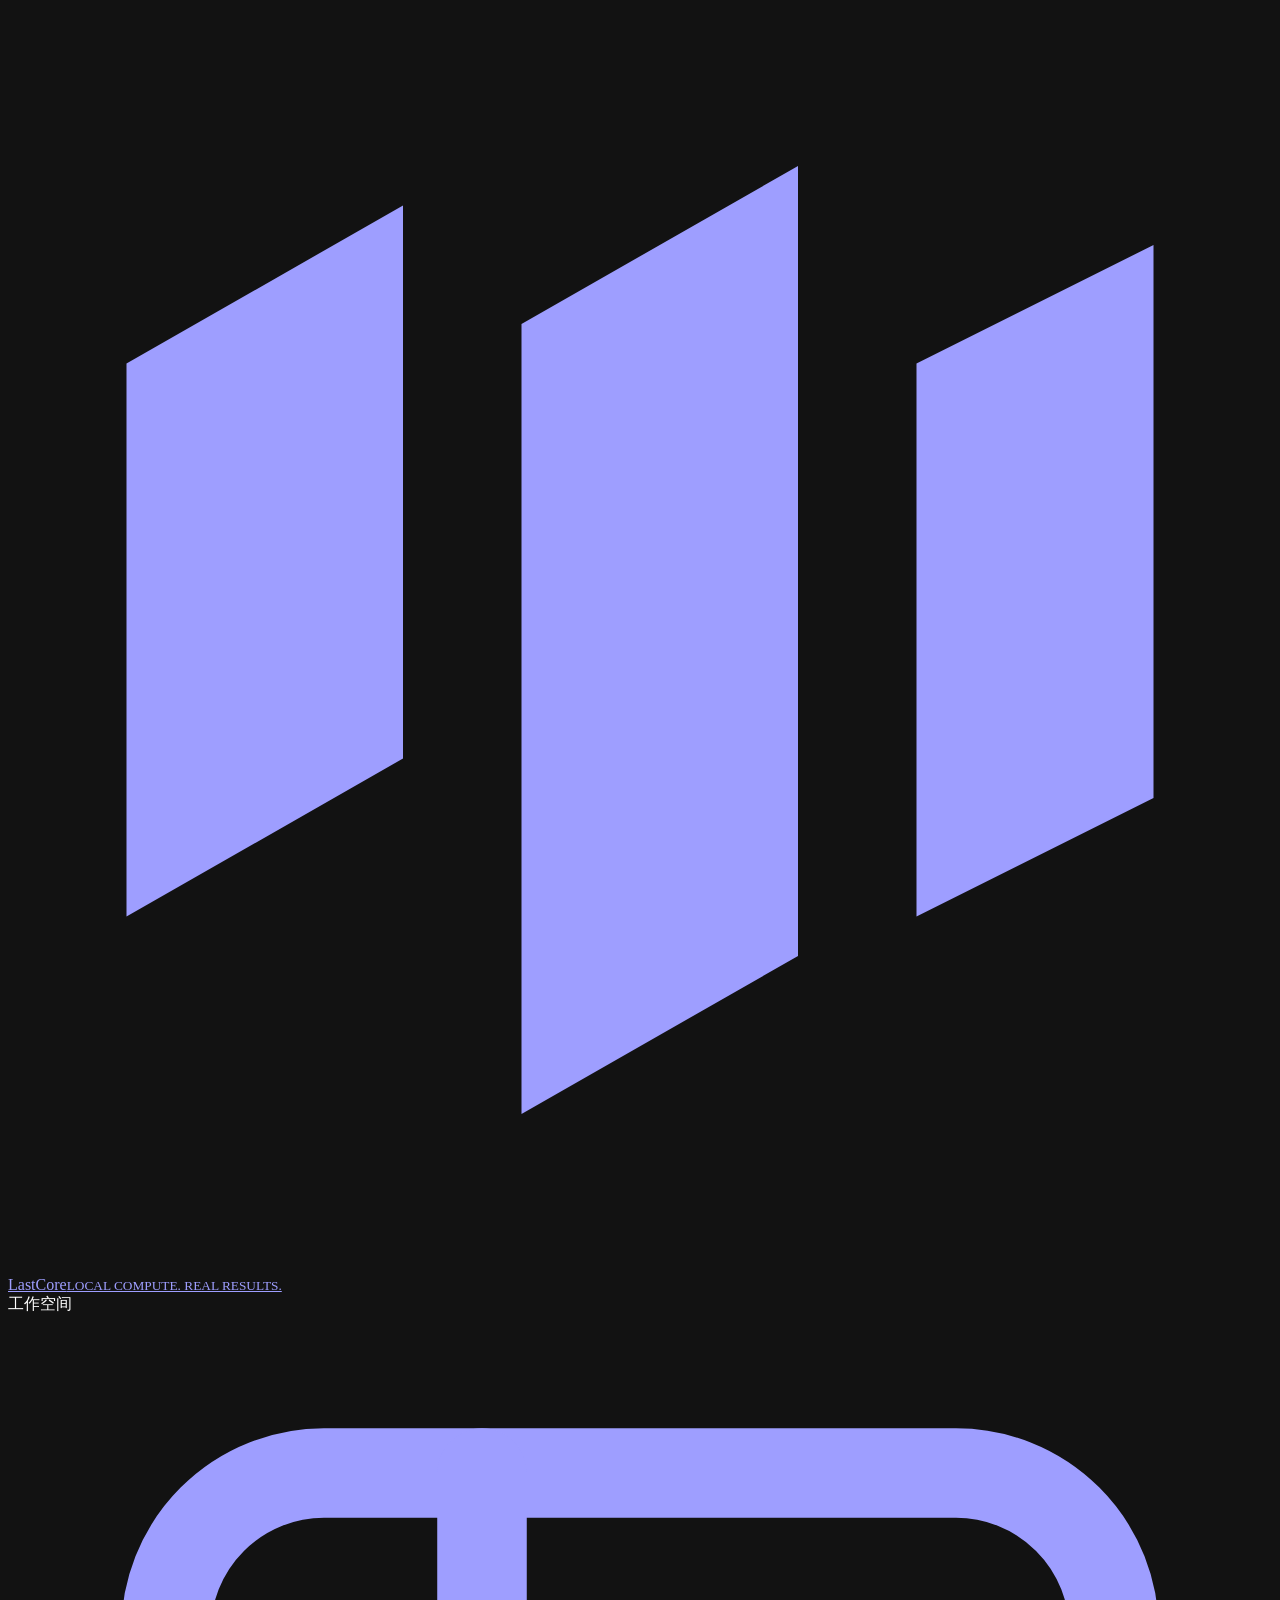
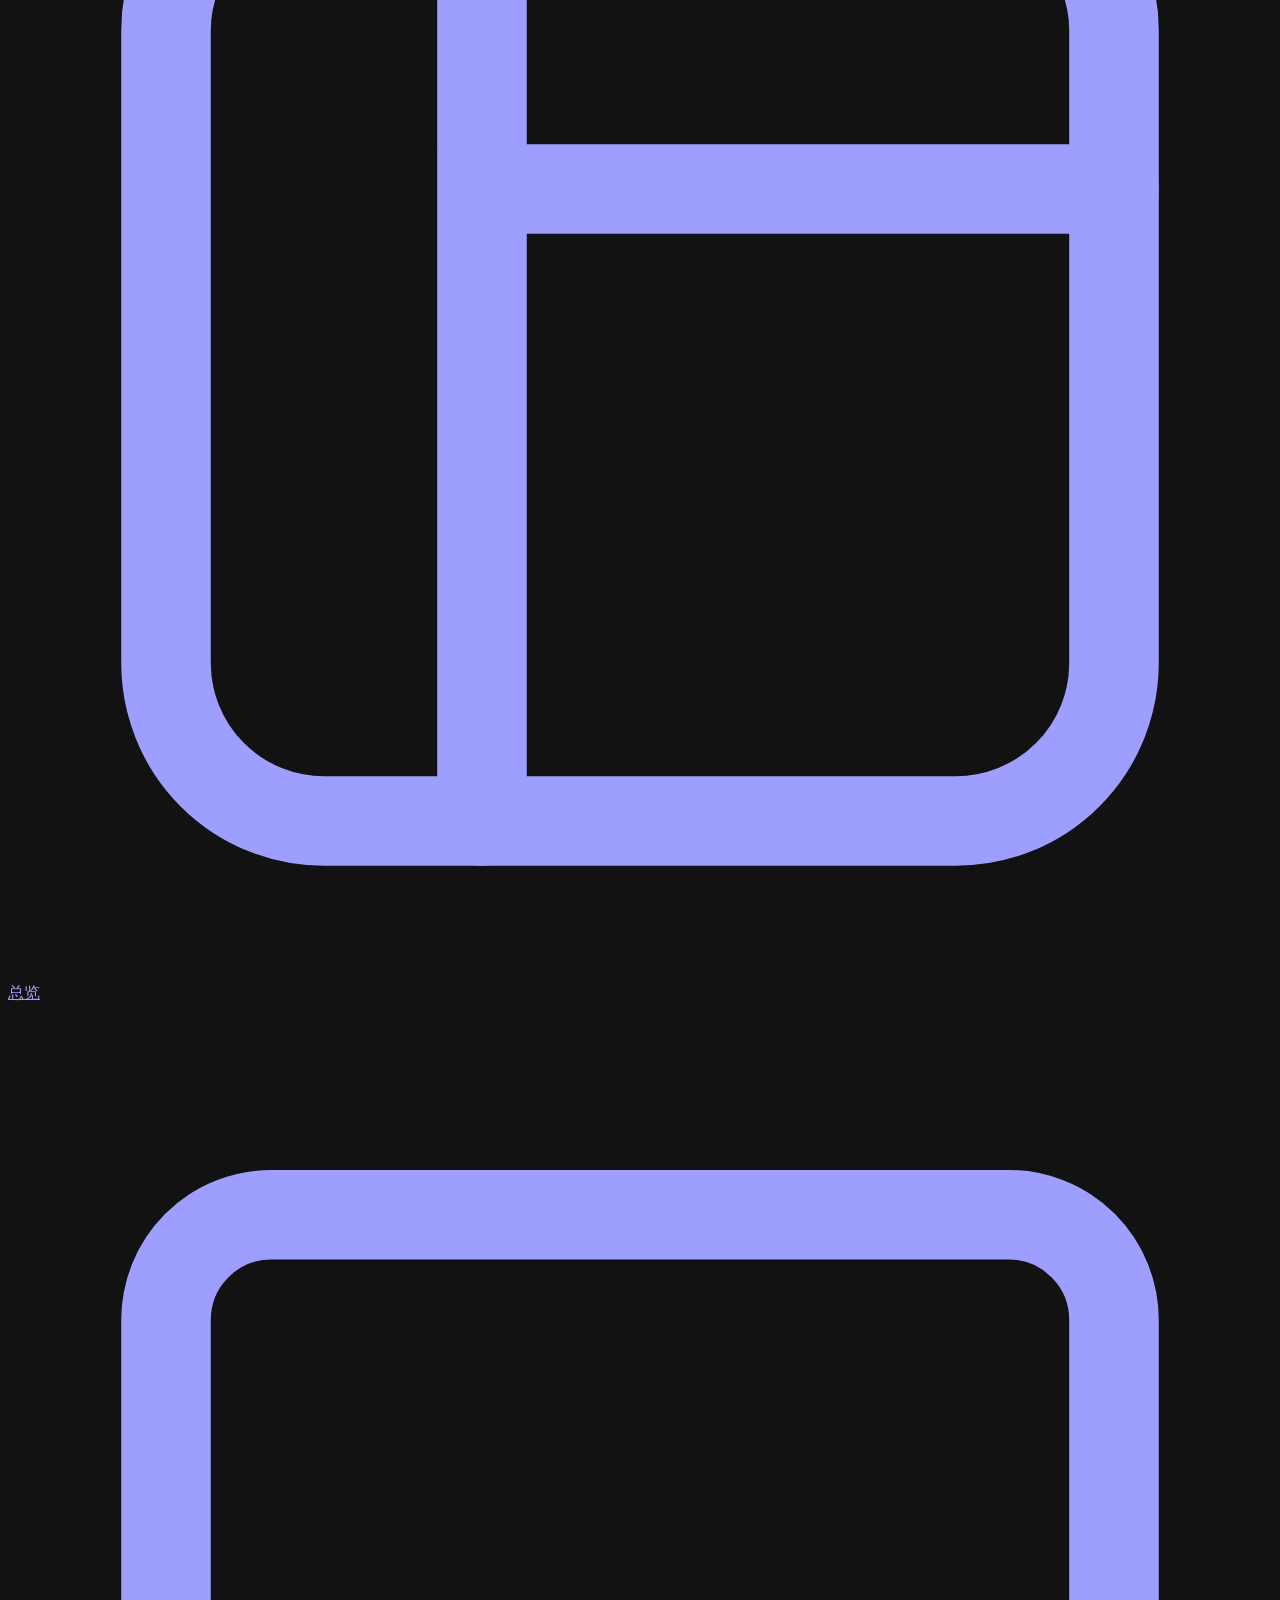
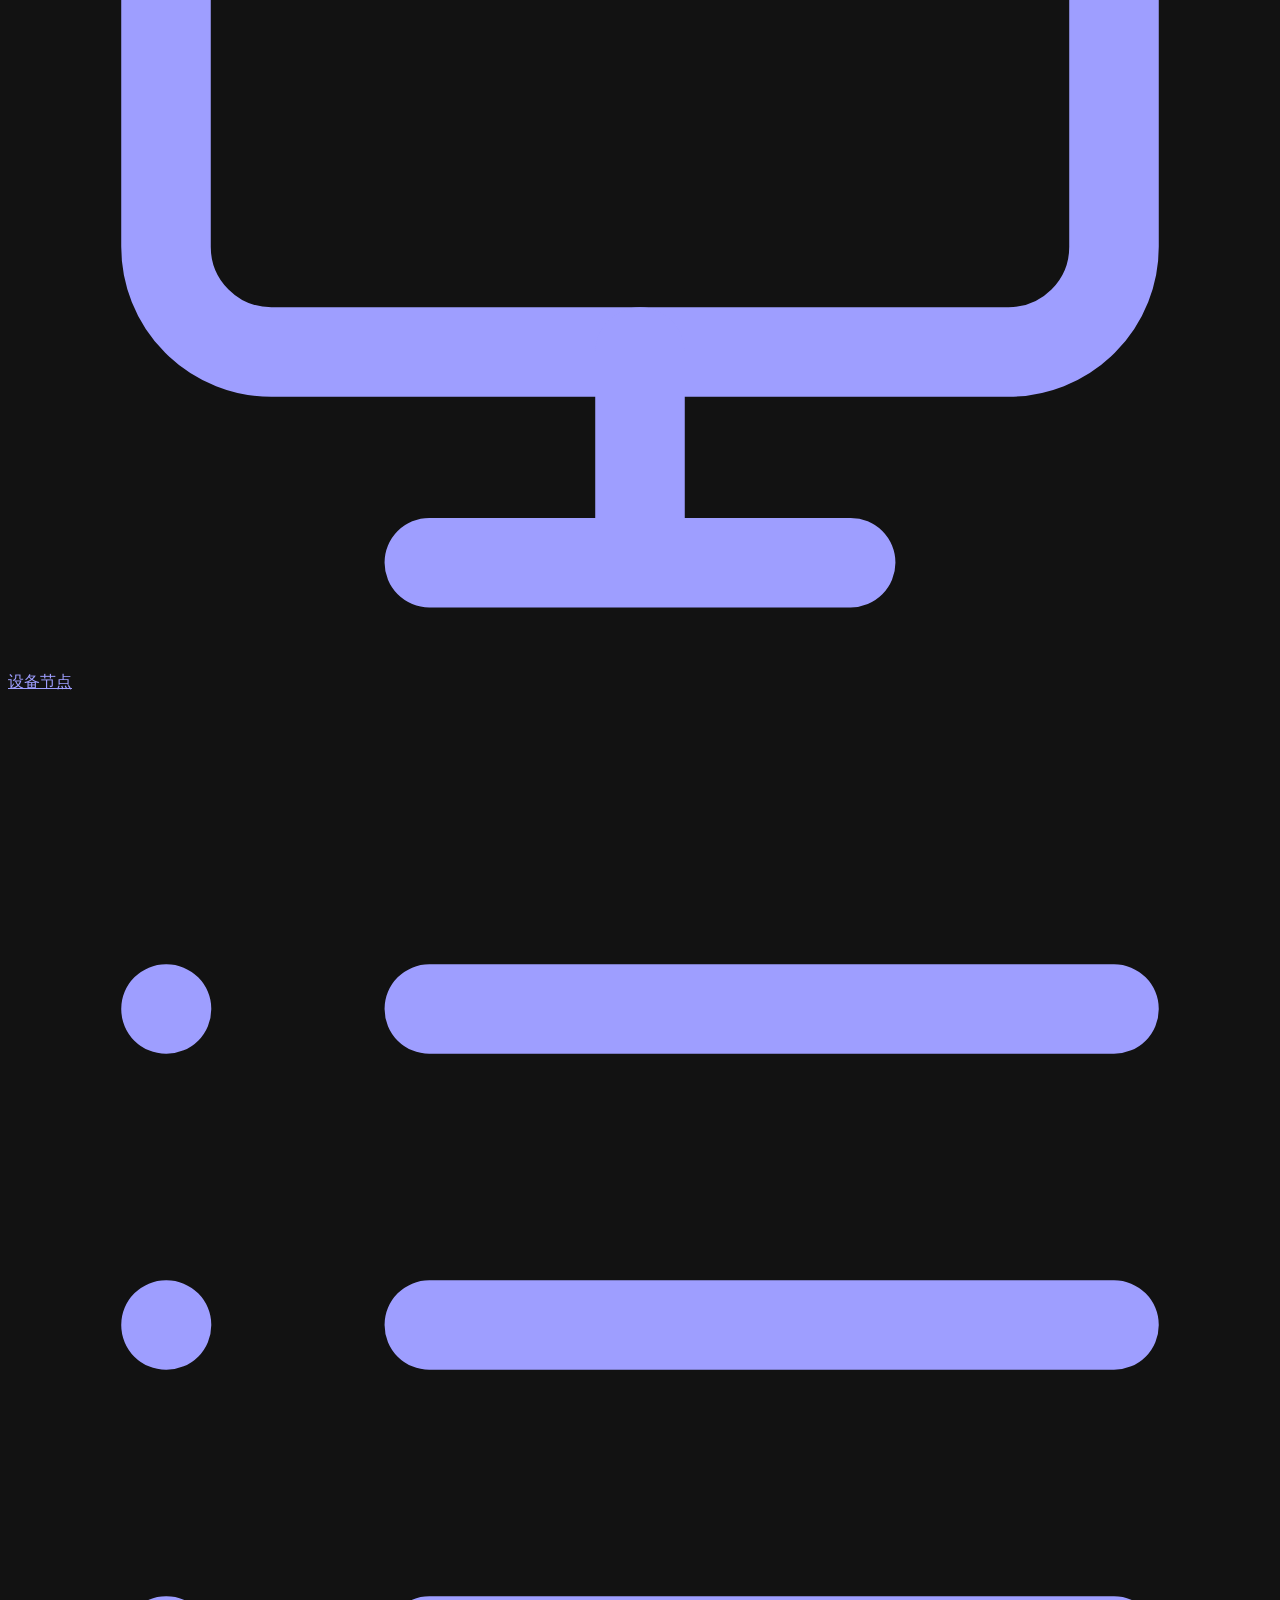
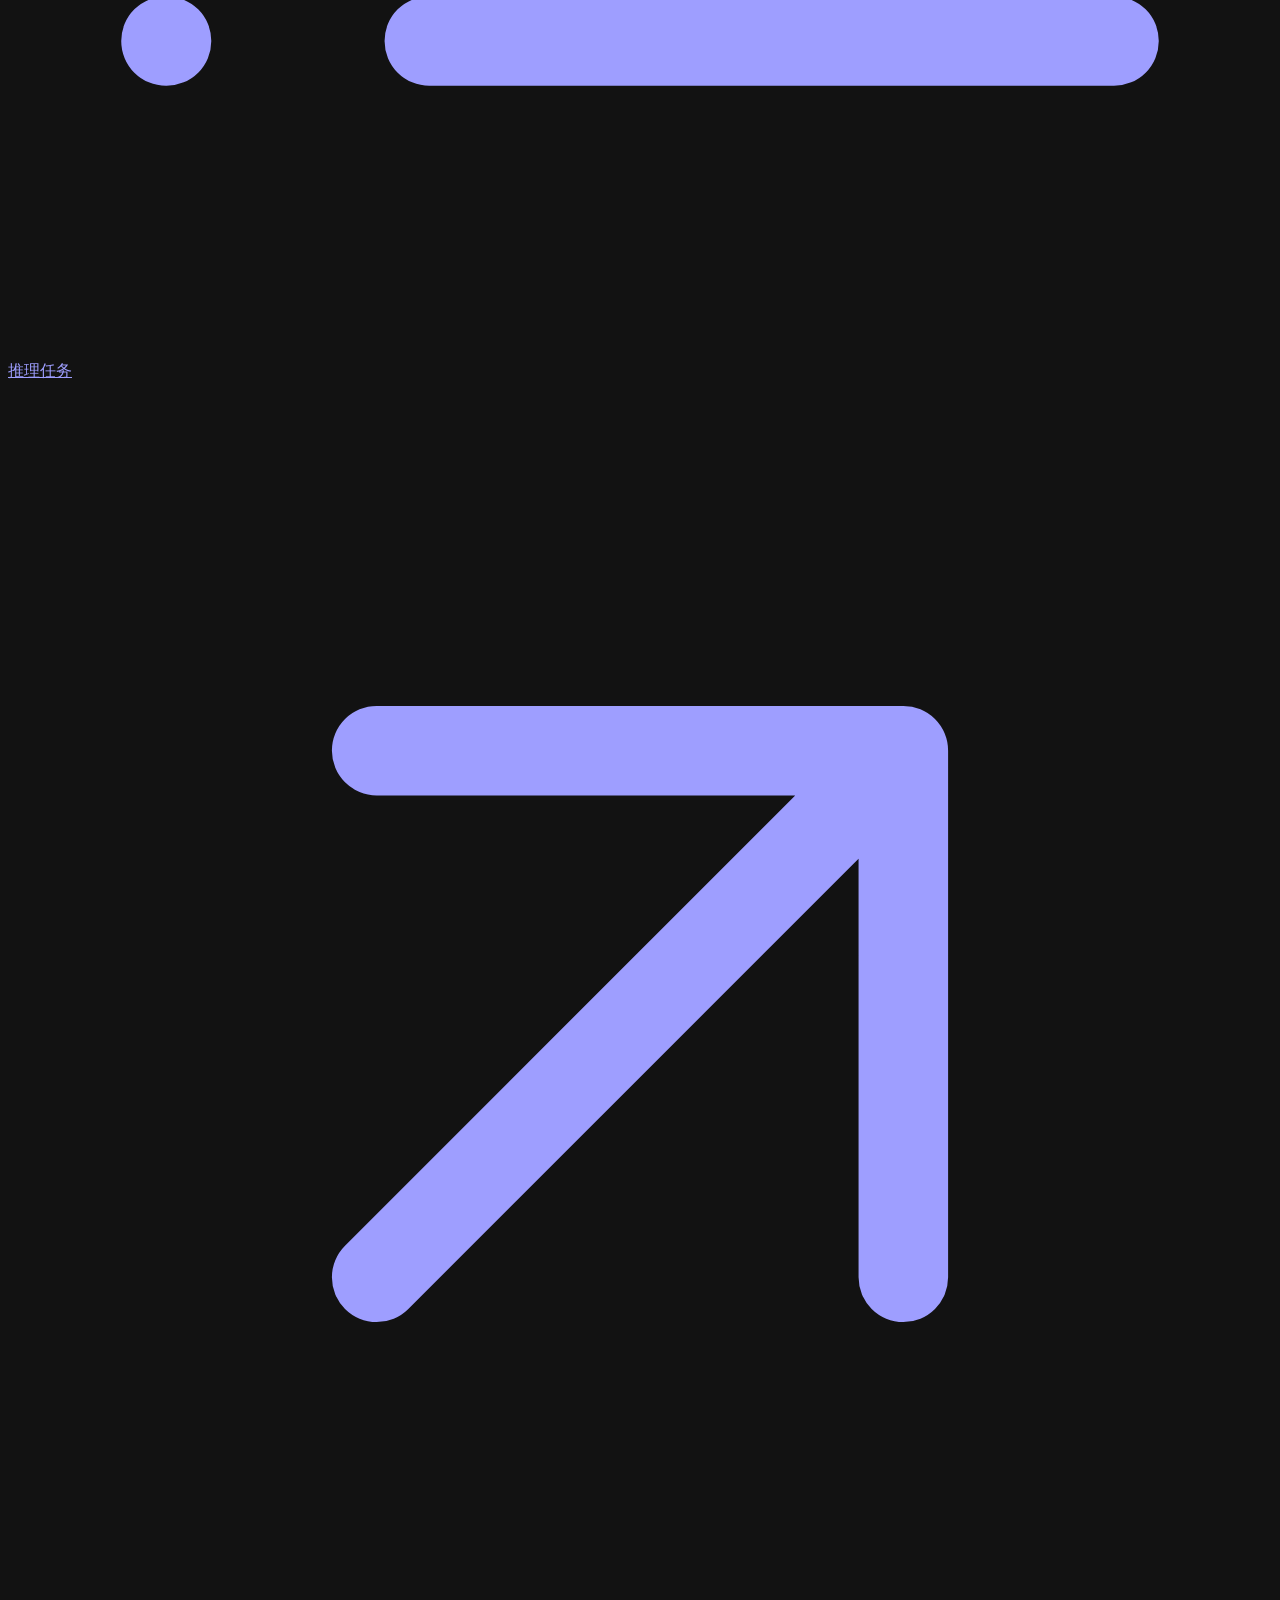
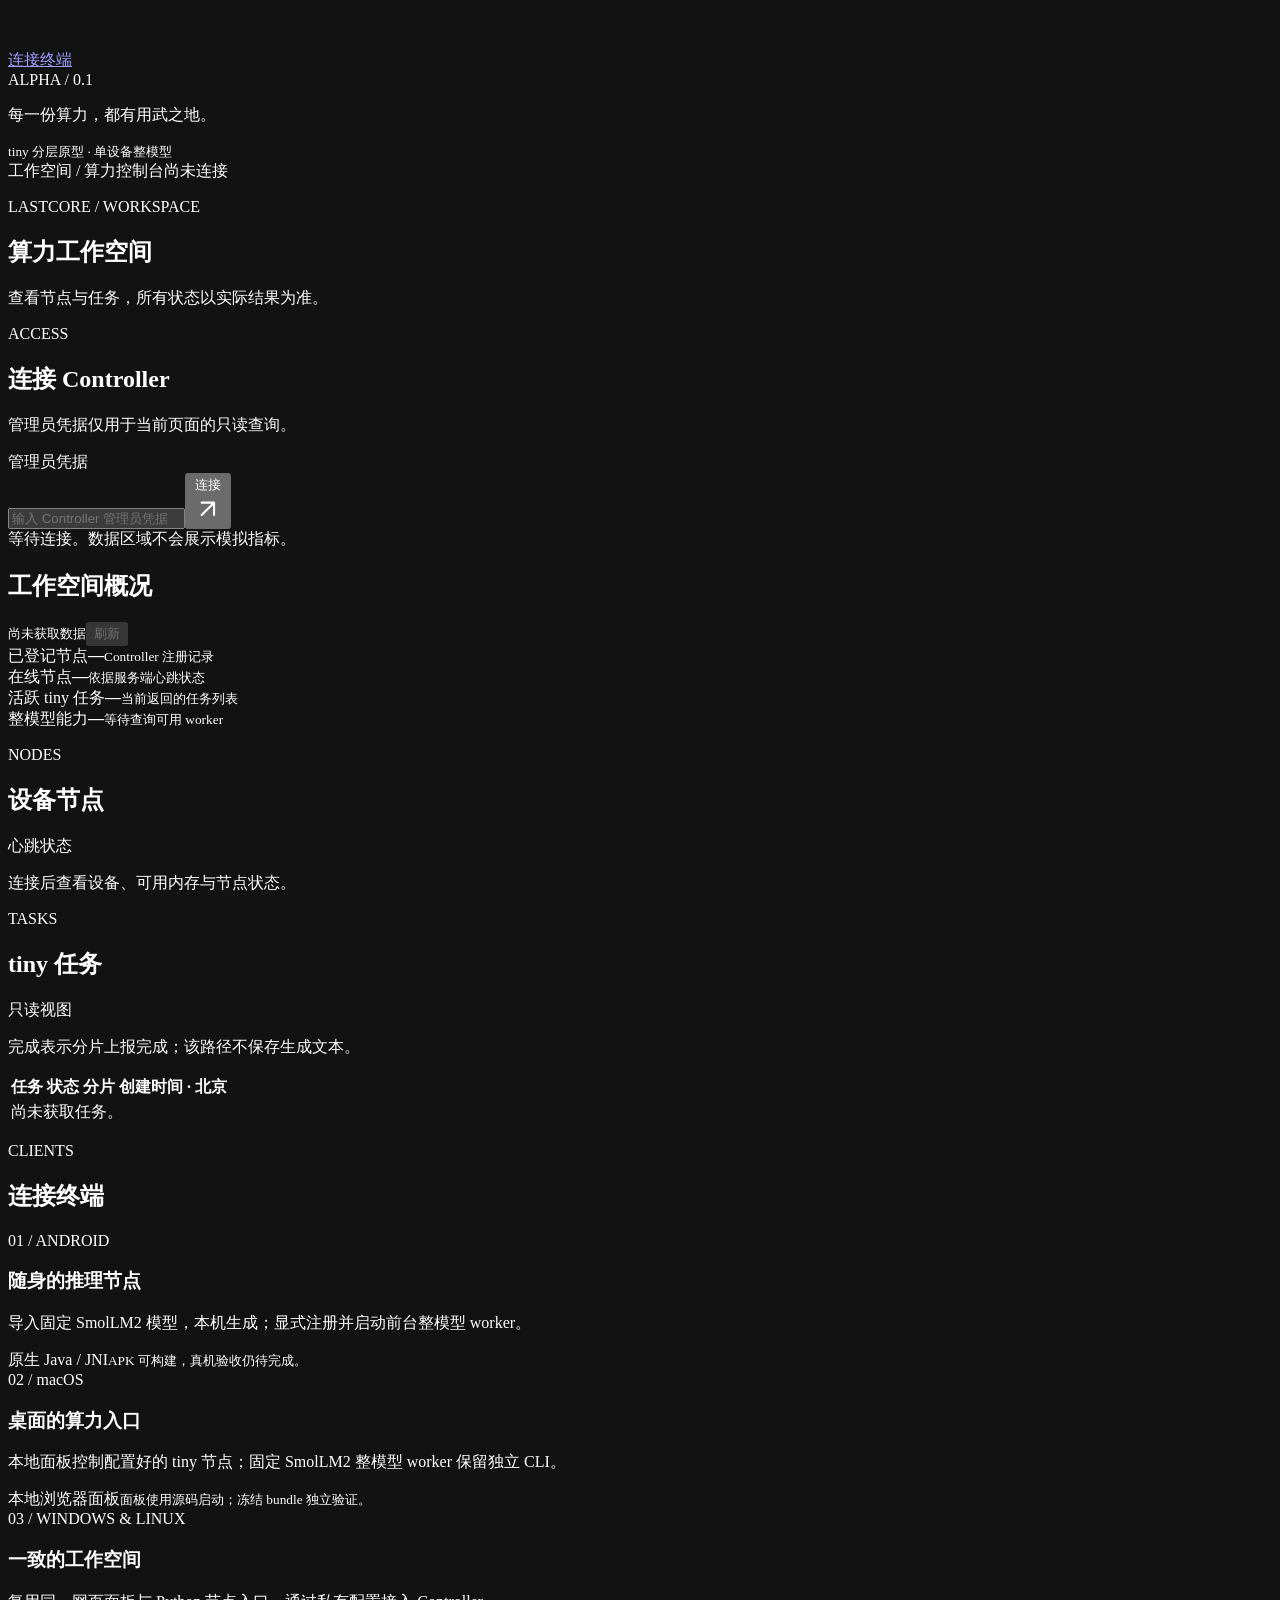
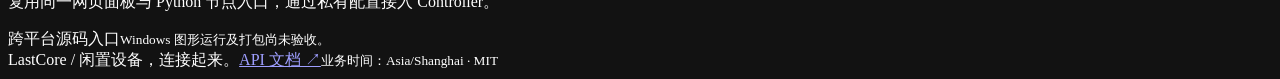
==== controller-server/app/ui/index.html @ 1760373d "refactor(ui): simplify primary actions and mode-based workflows" ====
<!doctype html>
<html lang="zh-CN">
<head><meta charset="utf-8"><meta name="viewport" content="width=device-width,initial-scale=1"><meta name="color-scheme" content="dark"><title>LastCore · 算力控制台</title><link rel="stylesheet" href="/ui/styles.css"><script src="/ui/console.js" defer></script></head>
<body>
<aside class="sidebar">
<a class="brand" href="#overview"><svg class="brand-mark" viewBox="0 0 32 32" aria-hidden="true"><path d="M3 23V9l7-4v14l-7 4Zm10 5V8l7-4v20l-7 4Zm10-5V9l6-3v14l-6 3Z" fill="currentColor"/></svg><span>LastCore<small>LOCAL COMPUTE. REAL RESULTS.</small></span></a>
<div class="nav-label">工作空间</div>
<nav aria-label="主导航"><a href="#overview" aria-current="page"><svg class="nav-icon" viewBox="0 0 24 24" fill="none" stroke="currentColor" stroke-width="1.7" stroke-linecap="round" stroke-linejoin="round" aria-hidden="true"><rect x="3" y="3" width="18" height="18" rx="3"/><path d="M9 3v18M9 9h12"/></svg> 总览</a><a href="#nodes"><svg class="nav-icon" viewBox="0 0 24 24" fill="none" stroke="currentColor" stroke-width="1.7" stroke-linecap="round" stroke-linejoin="round" aria-hidden="true"><rect x="3" y="4" width="18" height="14" rx="2"/><path d="M8 22h8M12 18v4"/></svg> 设备节点</a><a href="#tasks"><svg class="nav-icon" viewBox="0 0 24 24" fill="none" stroke="currentColor" stroke-width="1.7" stroke-linecap="round" stroke-linejoin="round" aria-hidden="true"><path d="M8 6h13M8 12h13M8 18h13M3 6h.01M3 12h.01M3 18h.01"/></svg> 推理任务</a><a href="#clients"><svg class="nav-icon" viewBox="0 0 24 24" fill="none" stroke="currentColor" stroke-width="1.7" stroke-linecap="round" stroke-linejoin="round" aria-hidden="true"><path d="M7 7h10v10M7 17 17 7"/></svg> 连接终端</a></nav>
<div class="sidebar-foot"><span class="badge">ALPHA / 0.1</span><p>每一份算力，都有用武之地。</p><small>tiny 分层原型 · 单设备整模型</small></div>
</aside>
<main>
<header class="topbar"><span>工作空间 <span class="slash">/</span> 算力控制台</span><span id="connection" class="badge">尚未连接</span></header>
<section id="overview" class="workspace-heading"><p class="eyebrow">LASTCORE / WORKSPACE</p><h1>算力工作空间</h1><p class="muted">查看节点与任务，所有状态以实际结果为准。</p></section>
<section id="desktop-panel" class="card" hidden><div class="section-head"><div><p class="eyebrow">THIS DEVICE</p><h2>本地节点</h2></div><span id="process-status" class="badge">未启动</span></div><p class="muted">使用私有配置运行节点。进程状态不等于云端连接状态。</p><div class="actions"><button id="start-agent" class="primary" disabled>启动节点</button><button id="stop-agent" class="secondary" hidden disabled>停止节点</button><button id="refresh-local" class="secondary" hidden>重试连接</button></div><p id="desktop-result" role="status" class="muted">尚未启动进程。</p></section>
<section class="card connect-card" aria-labelledby="connect-title"><div><p class="eyebrow">ACCESS</p><h2 id="connect-title">连接 Controller</h2><p class="muted">管理员凭据仅用于当前页面的只读查询。</p></div><form id="connect-form"><div id="credential-entry"><label for="admin-token">管理员凭据</label><div class="input-action"><input id="admin-token" type="password" placeholder="输入 Controller 管理员凭据" autocomplete="off" spellcheck="false" required minlength="32"><button id="connect-submit" class="primary" type="submit">连接 <svg class="nav-icon" viewBox="0 0 24 24" fill="none" stroke="currentColor" stroke-width="1.7" stroke-linecap="round" stroke-linejoin="round" aria-hidden="true"><path d="M7 7h10v10M7 17 17 7"/></svg></button></div></div><div id="connected-actions" class="connected-actions" hidden><small class="muted">凭据仅保留在当前页面</small><button class="secondary" id="disconnect" type="button">断开</button></div></form></section>
<div class="feedback" id="feedback" role="status" aria-live="polite">等待连接。数据区域不会展示模拟指标。</div>
<div class="section-head metrics-title"><h2>工作空间概况</h2><div class="actions"><small id="updated">尚未获取数据</small><button id="refresh" class="secondary" disabled>刷新</button></div></div>
<section class="metrics" aria-label="真实数据概况"><article class="metric"><span>已登记节点</span><strong id="node-count">—</strong><small>Controller 注册记录</small></article><article class="metric"><span>在线节点</span><strong id="online-count">—</strong><small>依据服务端心跳状态</small></article><article class="metric"><span>活跃 tiny 任务</span><strong id="active-count">—</strong><small>当前返回的任务列表</small></article><article class="metric"><span>整模型能力</span><strong id="worker-count">—</strong><small id="worker-note">等待查询可用 worker</small></article></section>
<section id="nodes" class="card"><div class="section-head"><div><p class="eyebrow">NODES</p><h2>设备节点</h2></div><span class="badge">心跳状态</span></div><div id="node-list" class="node-grid"><p class="empty">连接后查看设备、可用内存与节点状态。</p></div></section>
<section id="tasks" class="card"><div class="section-head"><div><p class="eyebrow">TASKS</p><h2>tiny 任务</h2></div><span class="badge">只读视图</span></div><p class="muted">完成表示分片上报完成；该路径不保存生成文本。</p><div class="table-wrap"><table><thead><tr><th>任务</th><th>状态</th><th>分片</th><th>创建时间 · 北京</th></tr></thead><tbody id="task-list"><tr><td colspan="4" class="empty">尚未获取任务。</td></tr></tbody></table></div></section>
<section id="clients"><div class="section-head"><div><p class="eyebrow">CLIENTS</p><h2>连接终端</h2></div></div><div class="client-grid"><article class="card"><span class="platform">01 / ANDROID</span><h3>随身的推理节点</h3><p>导入固定 SmolLM2 模型，本机生成；显式注册并启动前台整模型 worker。</p><span class="badge">原生 Java / JNI</span><small>APK 可构建，真机验收仍待完成。</small></article><article class="card"><span class="platform">02 / macOS</span><h3>桌面的算力入口</h3><p>本地面板控制配置好的 tiny 节点；固定 SmolLM2 整模型 worker 保留独立 CLI。</p><span class="badge">本地浏览器面板</span><small>面板使用源码启动；冻结 bundle 独立验证。</small></article><article class="card"><span class="platform">03 / WINDOWS & LINUX</span><h3>一致的工作空间</h3><p>复用同一网页面板与 Python 节点入口，通过私有配置接入 Controller。</p><span class="badge">跨平台源码入口</span><small>Windows 图形运行及打包尚未验收。</small></article></div></section>
<footer><span>LastCore <span class="muted">/ 闲置设备，连接起来。</span></span><a href="/docs" id="api-docs">API 文档 ↗</a><small>业务时间：Asia/Shanghai · MIT</small></footer>
</main></body></html>
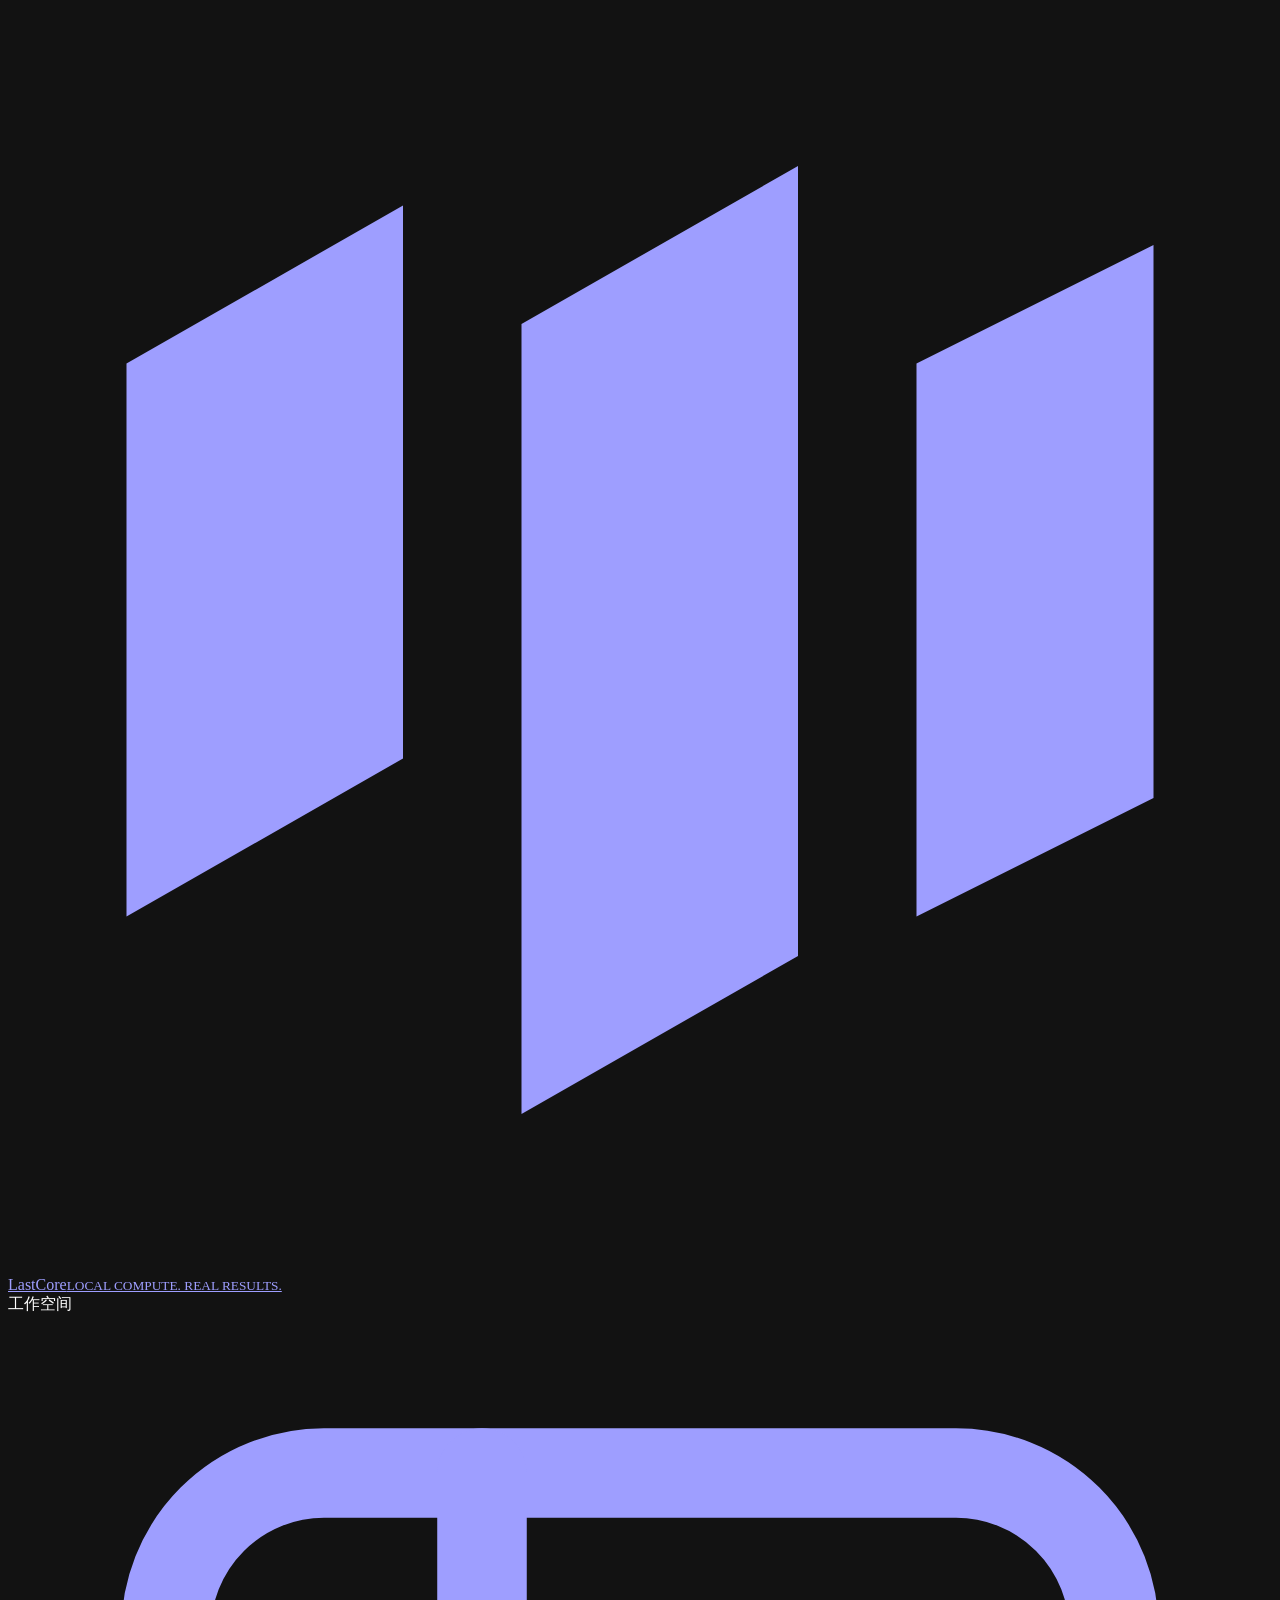
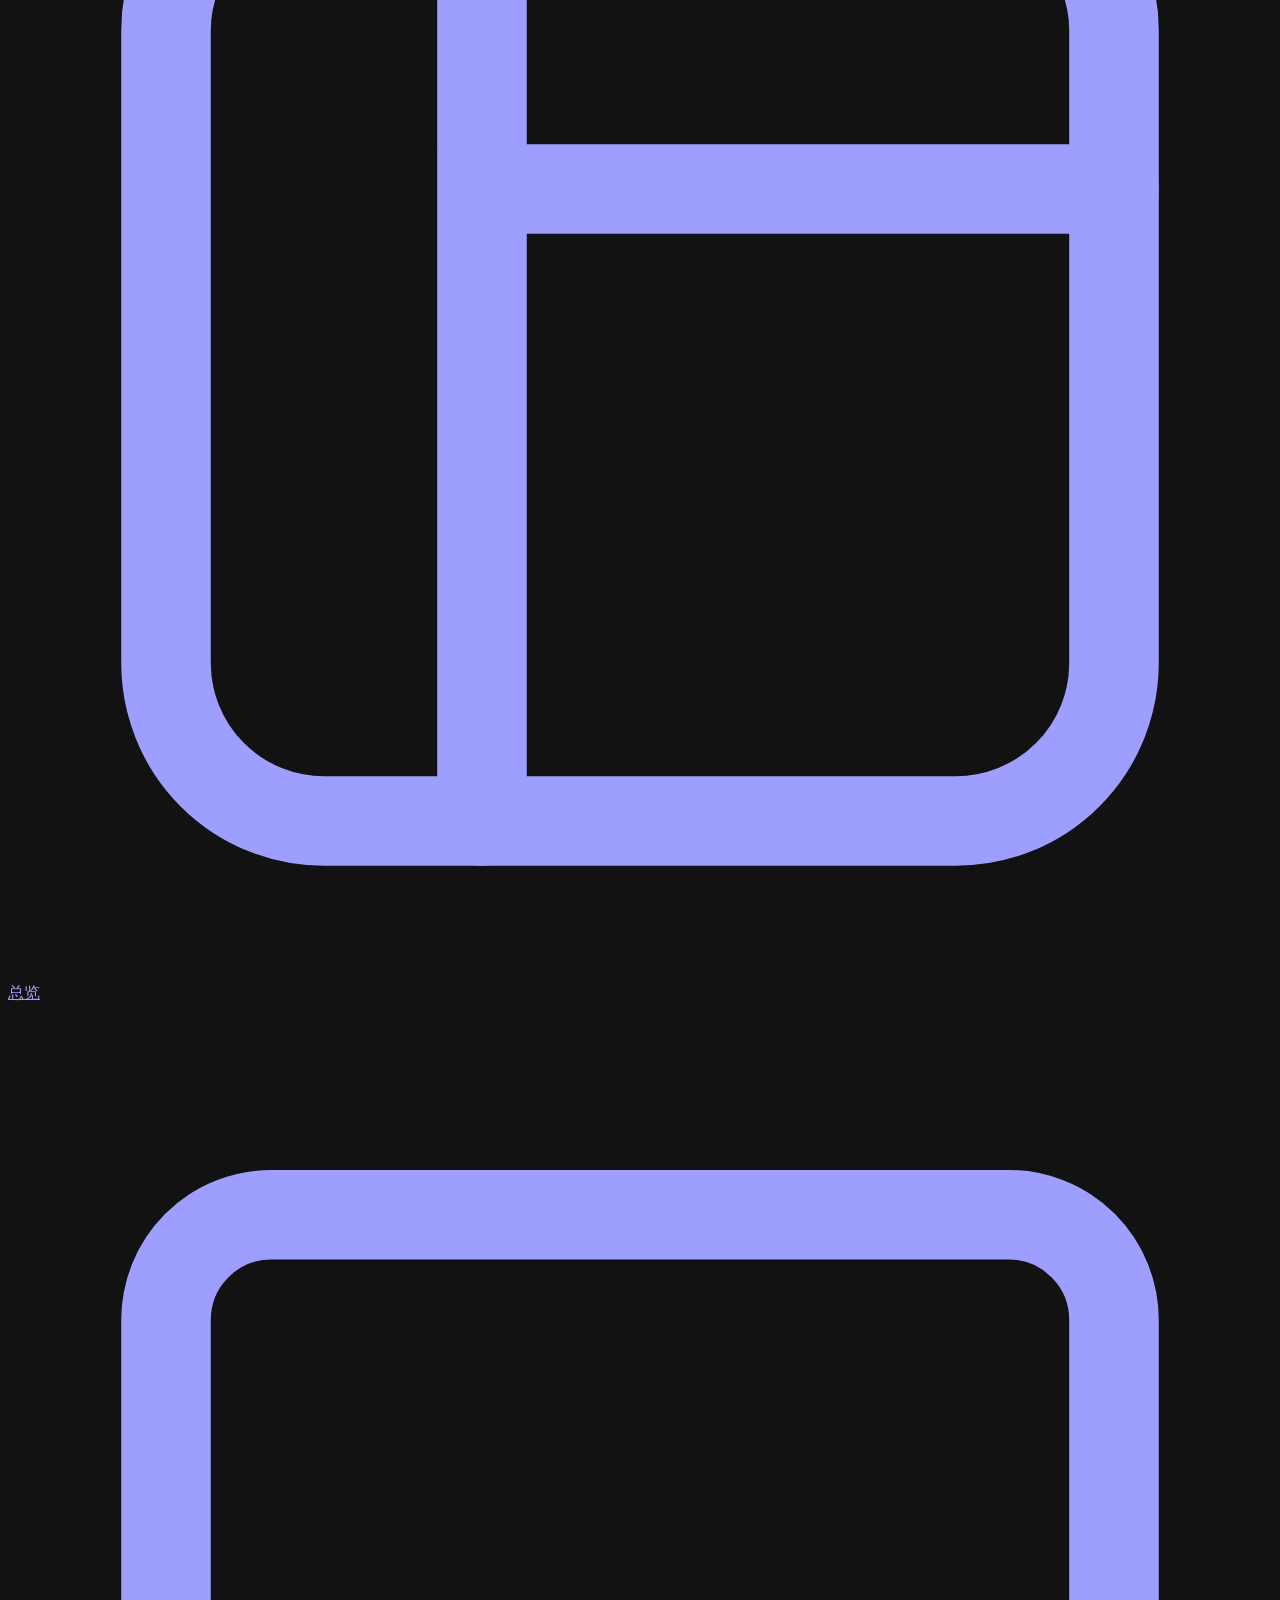
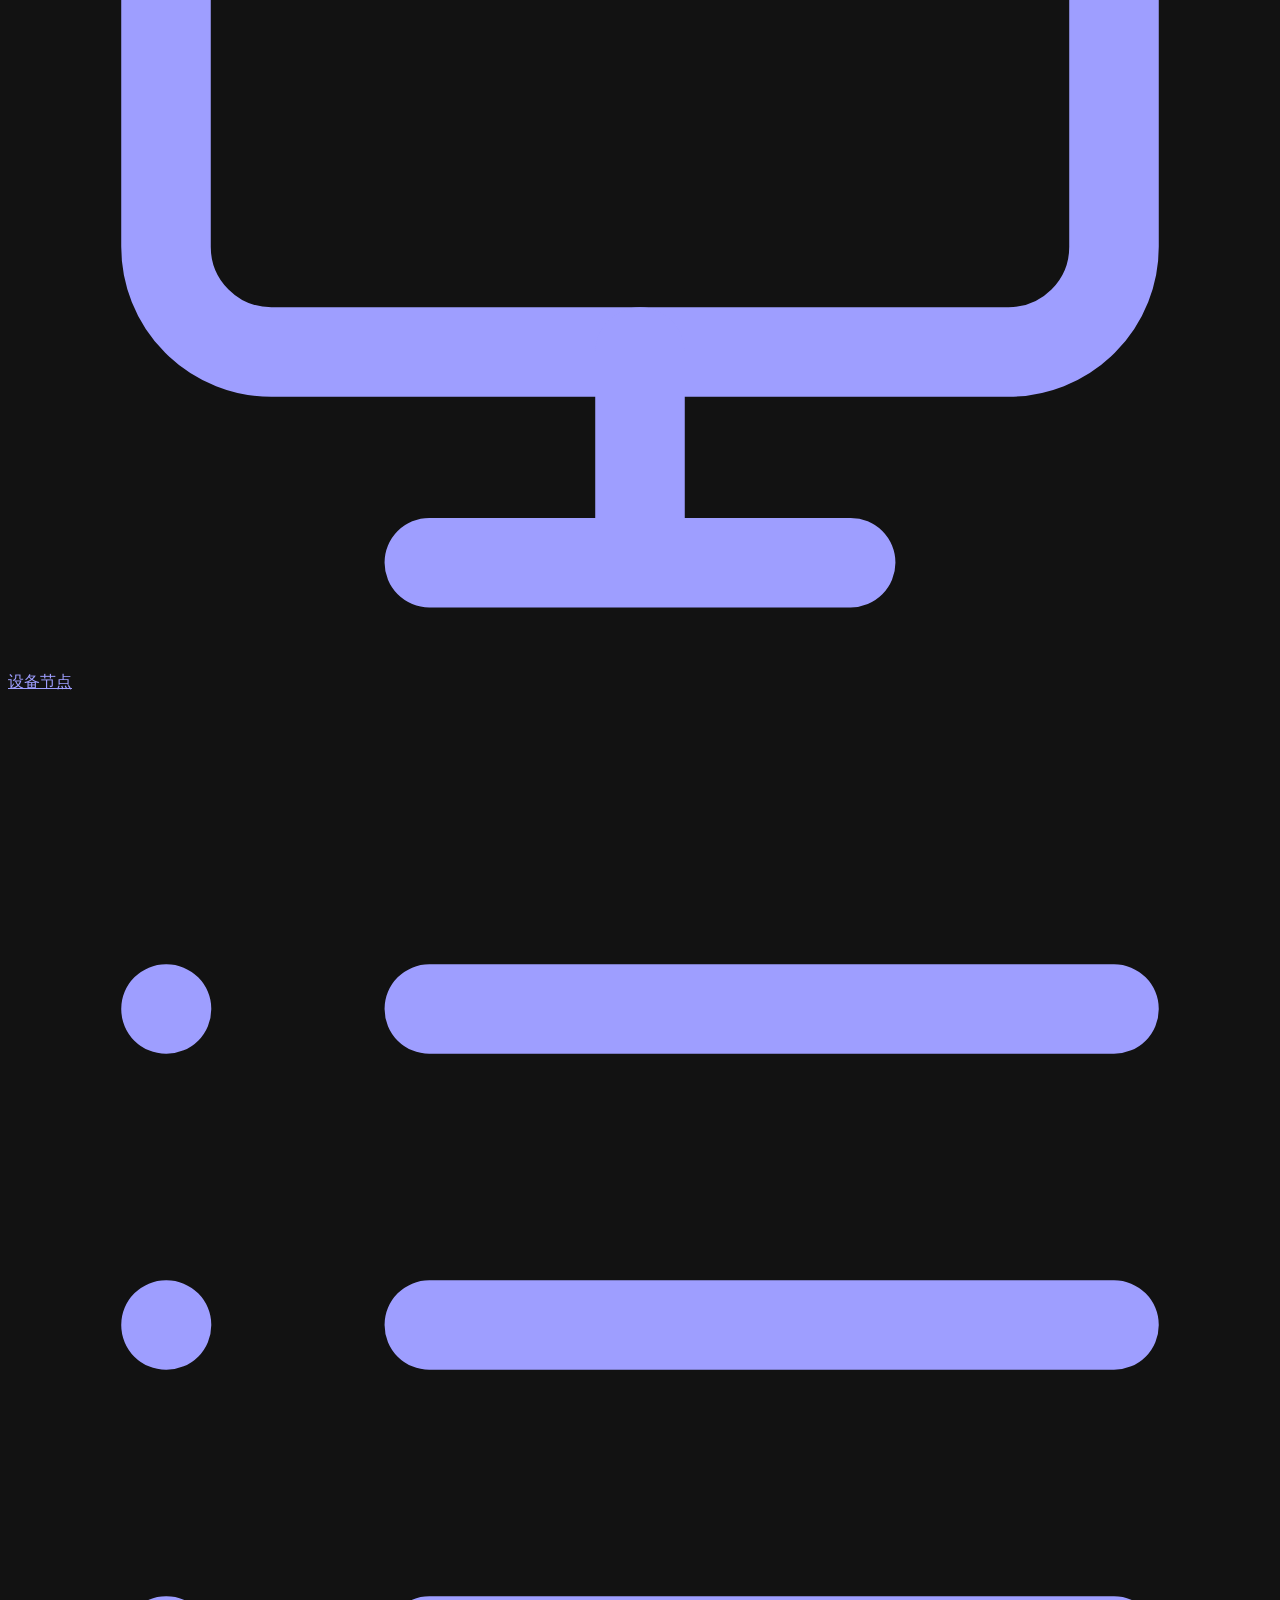
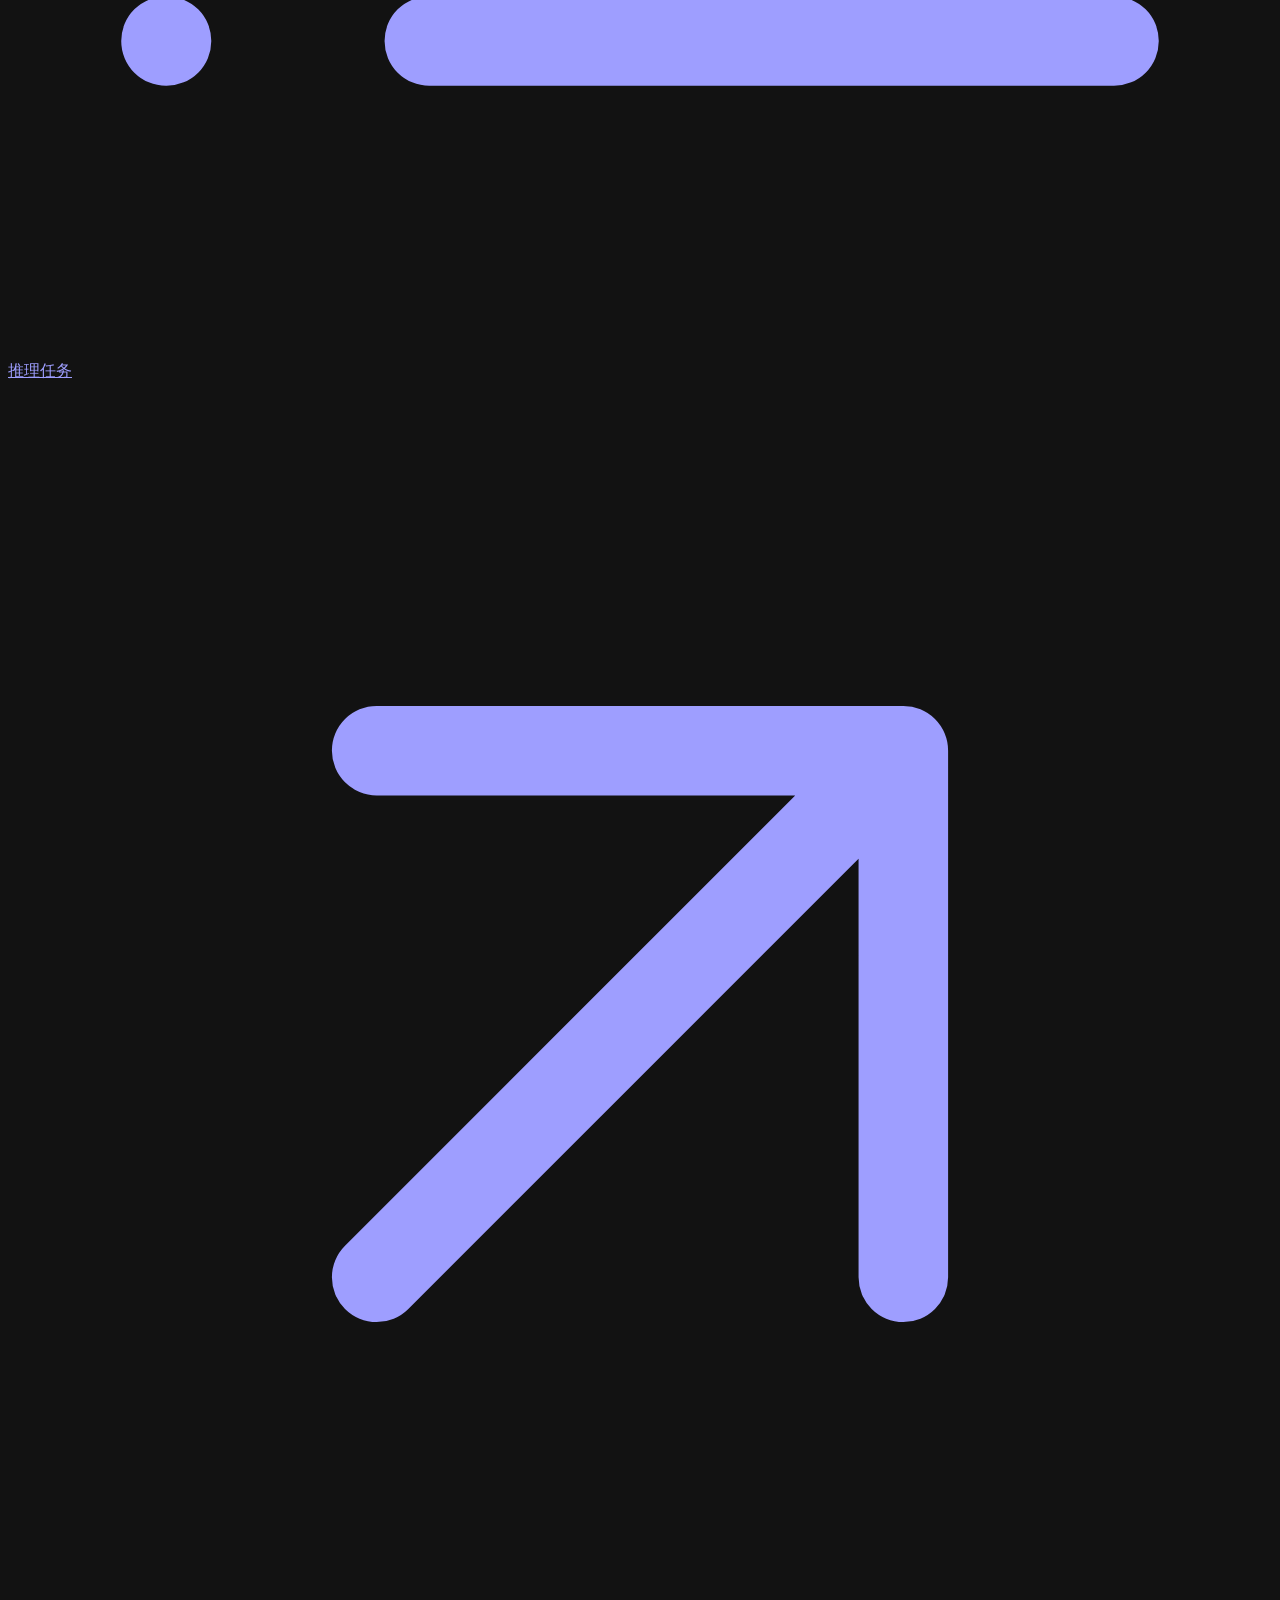
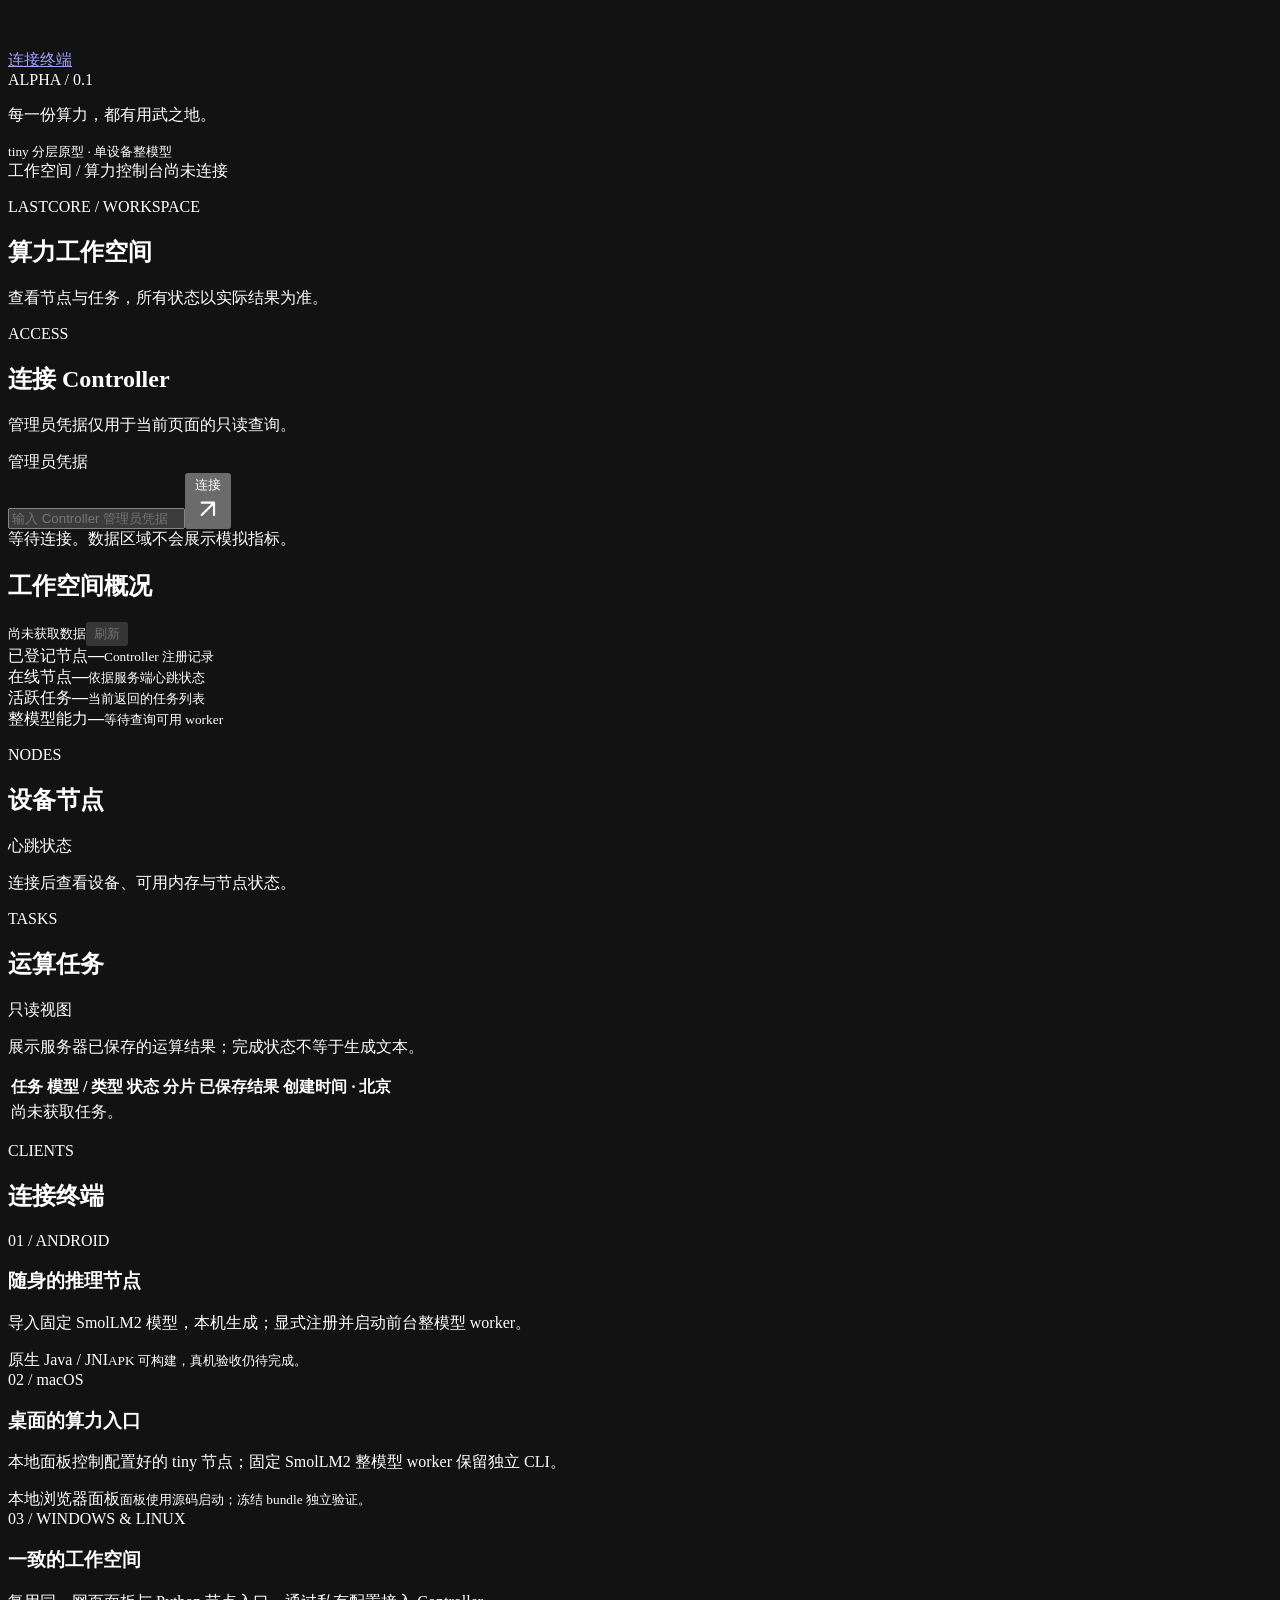
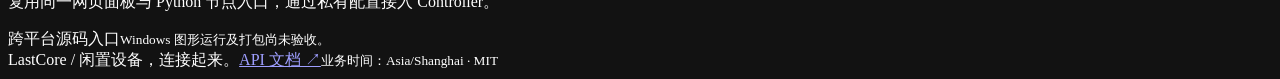
==== commit d727e15e: "fix(ui): distinguish actual task models and saved numerical results Use generic operational-task lab" ====
--- a/controller-server/app/ui/index.html
+++ b/controller-server/app/ui/index.html
@@ -15,9 +15,9 @@
 <section class="card connect-card" aria-labelledby="connect-title"><div><p class="eyebrow">ACCESS</p><h2 id="connect-title">连接 Controller</h2><p class="muted">管理员凭据仅用于当前页面的只读查询。</p></div><form id="connect-form"><div id="credential-entry"><label for="admin-token">管理员凭据</label><div class="input-action"><input id="admin-token" type="password" placeholder="输入 Controller 管理员凭据" autocomplete="off" spellcheck="false" required minlength="32"><button id="connect-submit" class="primary" type="submit">连接 <svg class="nav-icon" viewBox="0 0 24 24" fill="none" stroke="currentColor" stroke-width="1.7" stroke-linecap="round" stroke-linejoin="round" aria-hidden="true"><path d="M7 7h10v10M7 17 17 7"/></svg></button></div></div><div id="connected-actions" class="connected-actions" hidden><small class="muted">凭据仅保留在当前页面</small><button class="secondary" id="disconnect" type="button">断开</button></div></form></section>
 <div class="feedback" id="feedback" role="status" aria-live="polite">等待连接。数据区域不会展示模拟指标。</div>
 <div class="section-head metrics-title"><h2>工作空间概况</h2><div class="actions"><small id="updated">尚未获取数据</small><button id="refresh" class="secondary" disabled>刷新</button></div></div>
-<section class="metrics" aria-label="真实数据概况"><article class="metric"><span>已登记节点</span><strong id="node-count">—</strong><small>Controller 注册记录</small></article><article class="metric"><span>在线节点</span><strong id="online-count">—</strong><small>依据服务端心跳状态</small></article><article class="metric"><span>活跃 tiny 任务</span><strong id="active-count">—</strong><small>当前返回的任务列表</small></article><article class="metric"><span>整模型能力</span><strong id="worker-count">—</strong><small id="worker-note">等待查询可用 worker</small></article></section>
+<section class="metrics" aria-label="真实数据概况"><article class="metric"><span>已登记节点</span><strong id="node-count">—</strong><small>Controller 注册记录</small></article><article class="metric"><span>在线节点</span><strong id="online-count">—</strong><small>依据服务端心跳状态</small></article><article class="metric"><span>活跃任务</span><strong id="active-count">—</strong><small>当前返回的任务列表</small></article><article class="metric"><span>整模型能力</span><strong id="worker-count">—</strong><small id="worker-note">等待查询可用 worker</small></article></section>
 <section id="nodes" class="card"><div class="section-head"><div><p class="eyebrow">NODES</p><h2>设备节点</h2></div><span class="badge">心跳状态</span></div><div id="node-list" class="node-grid"><p class="empty">连接后查看设备、可用内存与节点状态。</p></div></section>
-<section id="tasks" class="card"><div class="section-head"><div><p class="eyebrow">TASKS</p><h2>tiny 任务</h2></div><span class="badge">只读视图</span></div><p class="muted">完成表示分片上报完成；该路径不保存生成文本。</p><div class="table-wrap"><table><thead><tr><th>任务</th><th>状态</th><th>分片</th><th>创建时间 · 北京</th></tr></thead><tbody id="task-list"><tr><td colspan="4" class="empty">尚未获取任务。</td></tr></tbody></table></div></section>
+<section id="tasks" class="card"><div class="section-head"><div><p class="eyebrow">TASKS</p><h2>运算任务</h2></div><span class="badge">只读视图</span></div><p class="muted">展示服务器已保存的运算结果；完成状态不等于生成文本。</p><div class="table-wrap"><table><thead><tr><th>任务</th><th>模型 / 类型</th><th>状态</th><th>分片</th><th>已保存结果</th><th>创建时间 · 北京</th></tr></thead><tbody id="task-list"><tr><td colspan="6" class="empty">尚未获取任务。</td></tr></tbody></table></div></section>
 <section id="clients"><div class="section-head"><div><p class="eyebrow">CLIENTS</p><h2>连接终端</h2></div></div><div class="client-grid"><article class="card"><span class="platform">01 / ANDROID</span><h3>随身的推理节点</h3><p>导入固定 SmolLM2 模型，本机生成；显式注册并启动前台整模型 worker。</p><span class="badge">原生 Java / JNI</span><small>APK 可构建，真机验收仍待完成。</small></article><article class="card"><span class="platform">02 / macOS</span><h3>桌面的算力入口</h3><p>本地面板控制配置好的 tiny 节点；固定 SmolLM2 整模型 worker 保留独立 CLI。</p><span class="badge">本地浏览器面板</span><small>面板使用源码启动；冻结 bundle 独立验证。</small></article><article class="card"><span class="platform">03 / WINDOWS & LINUX</span><h3>一致的工作空间</h3><p>复用同一网页面板与 Python 节点入口，通过私有配置接入 Controller。</p><span class="badge">跨平台源码入口</span><small>Windows 图形运行及打包尚未验收。</small></article></div></section>
 <footer><span>LastCore <span class="muted">/ 闲置设备，连接起来。</span></span><a href="/docs" id="api-docs">API 文档 ↗</a><small>业务时间：Asia/Shanghai · MIT</small></footer>
 </main></body></html>
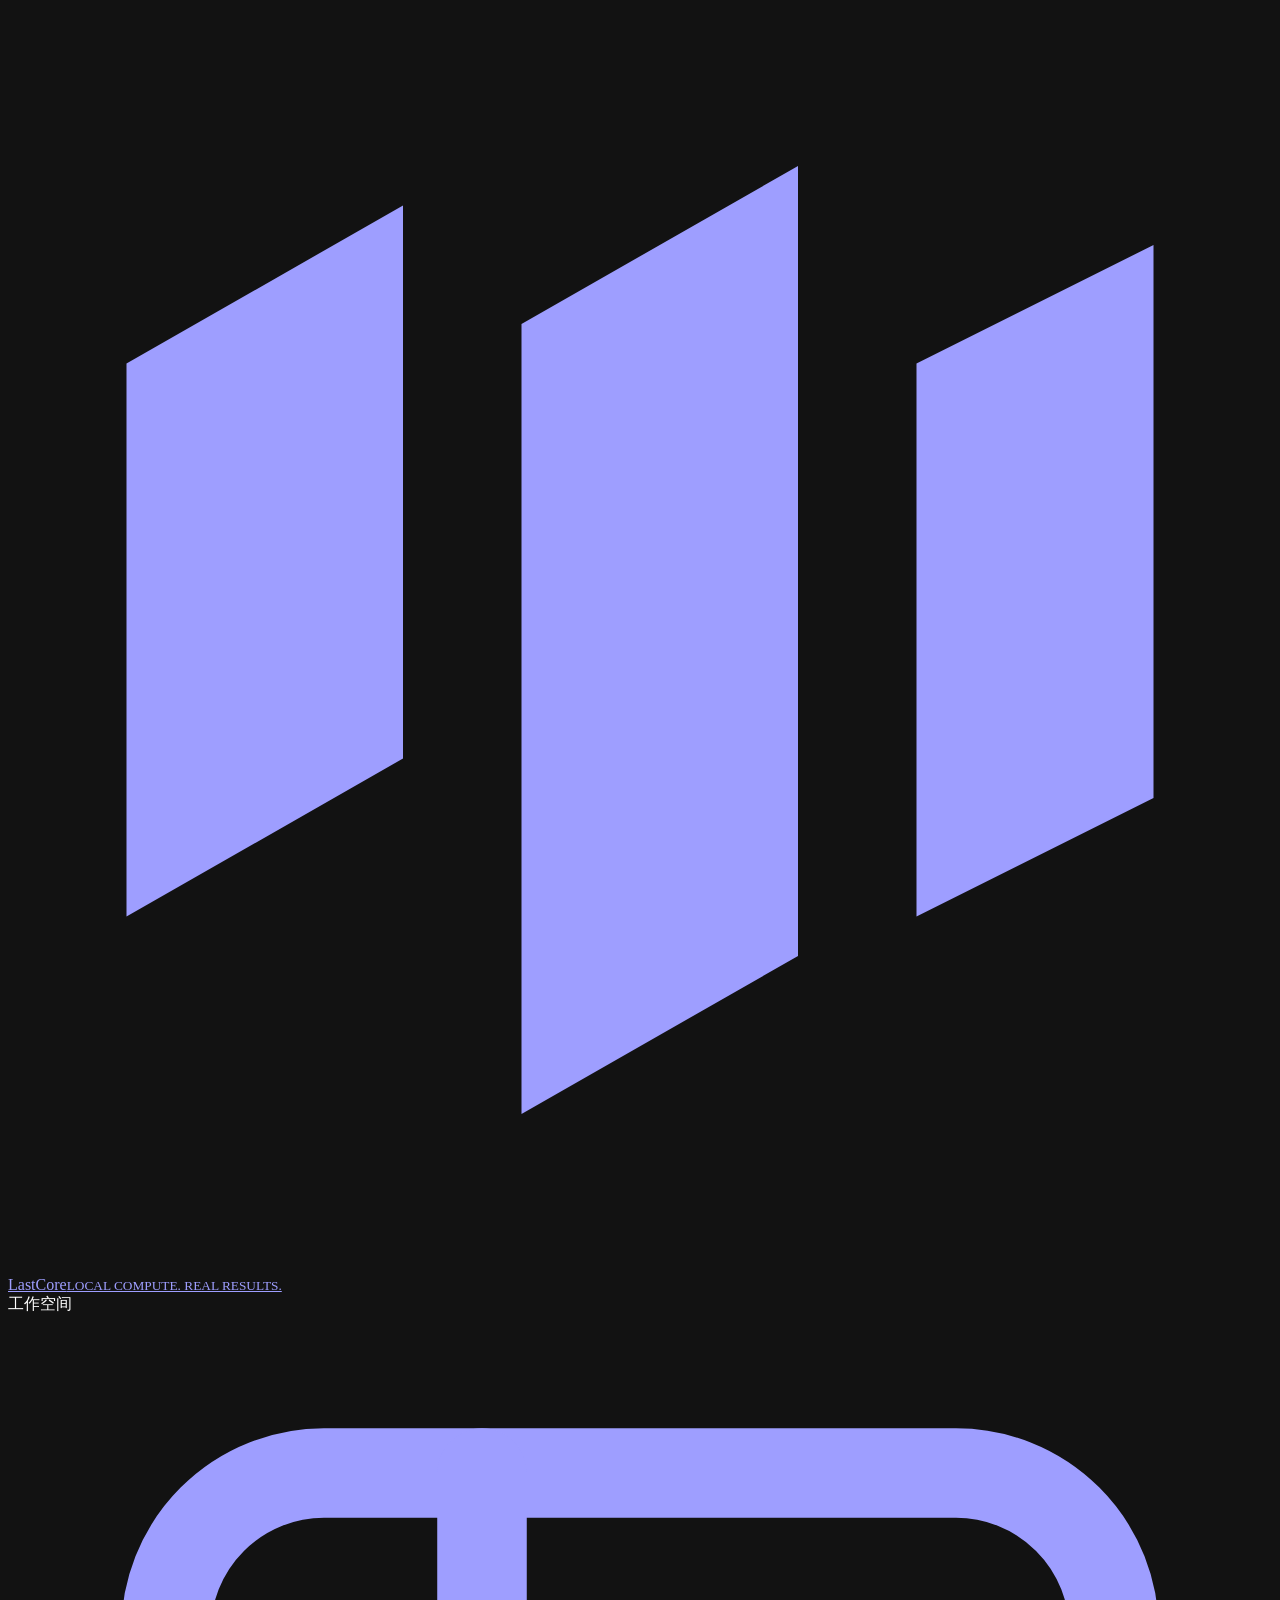
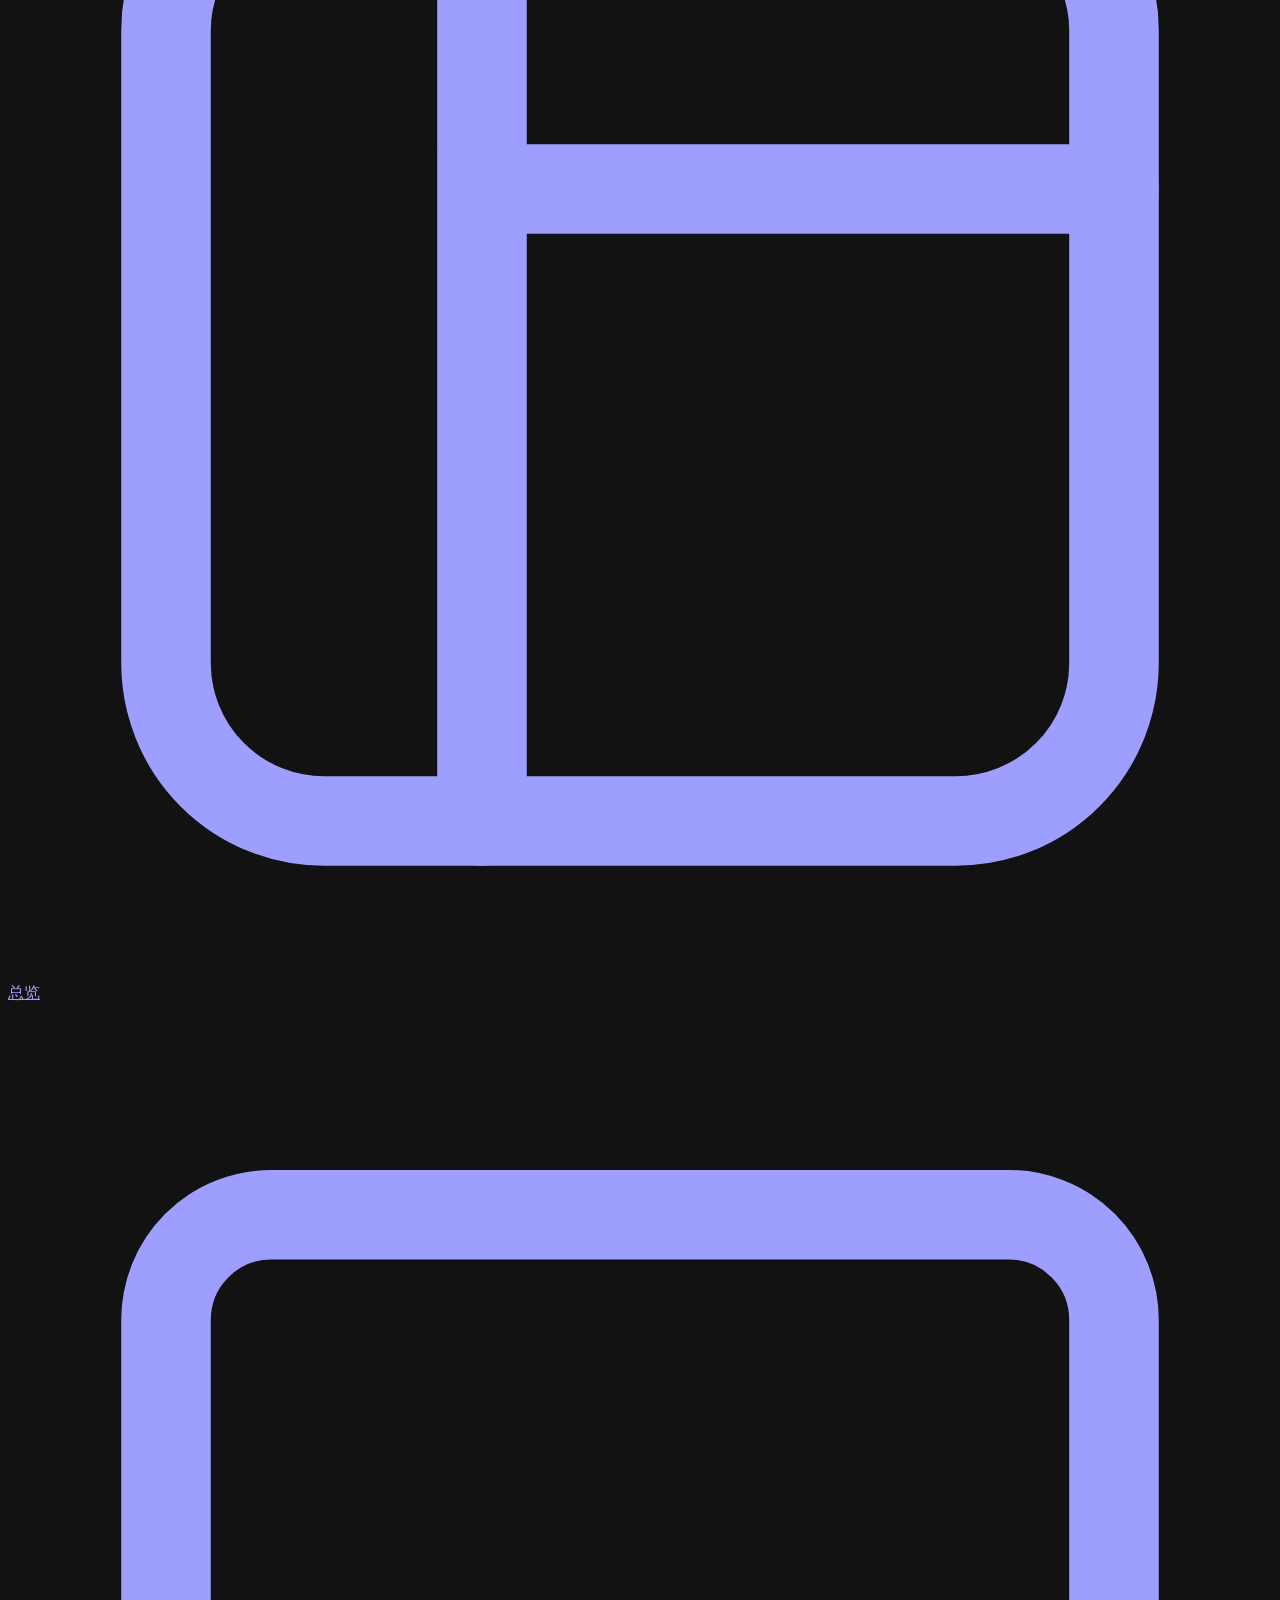
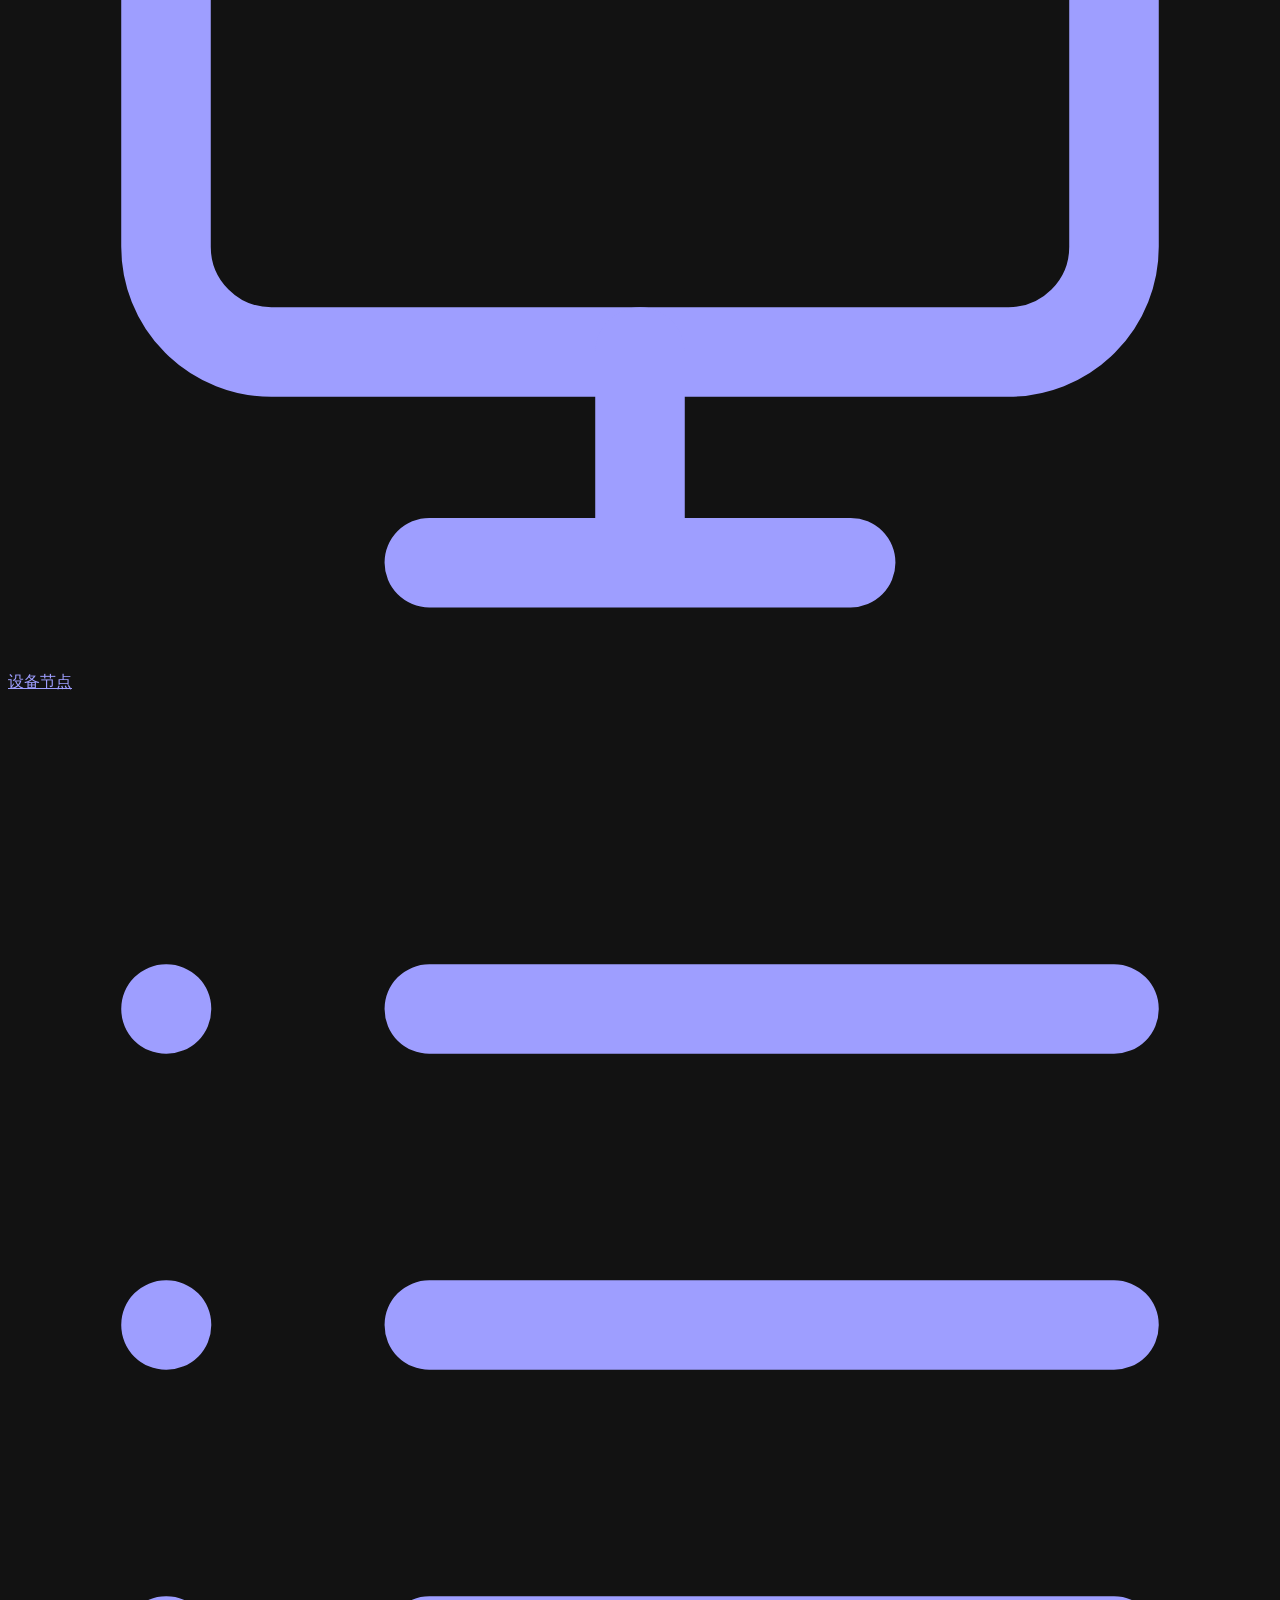
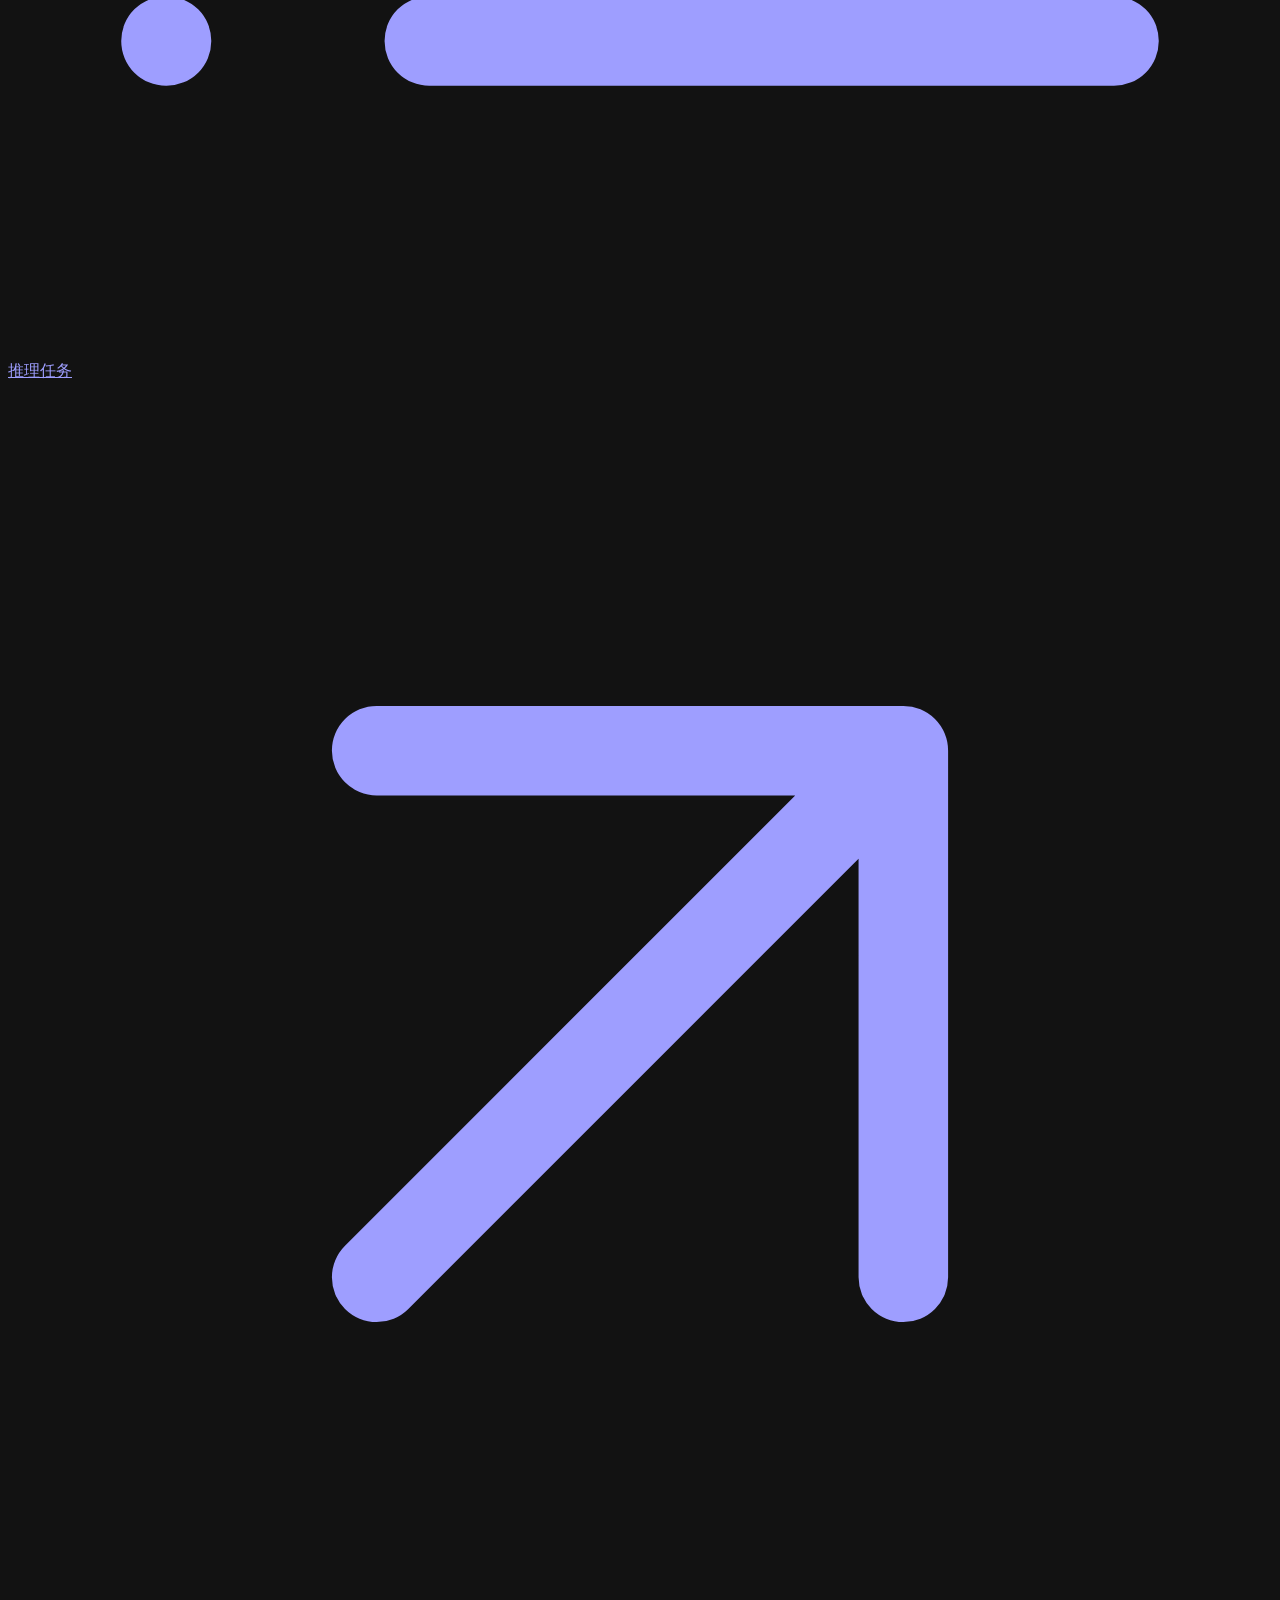
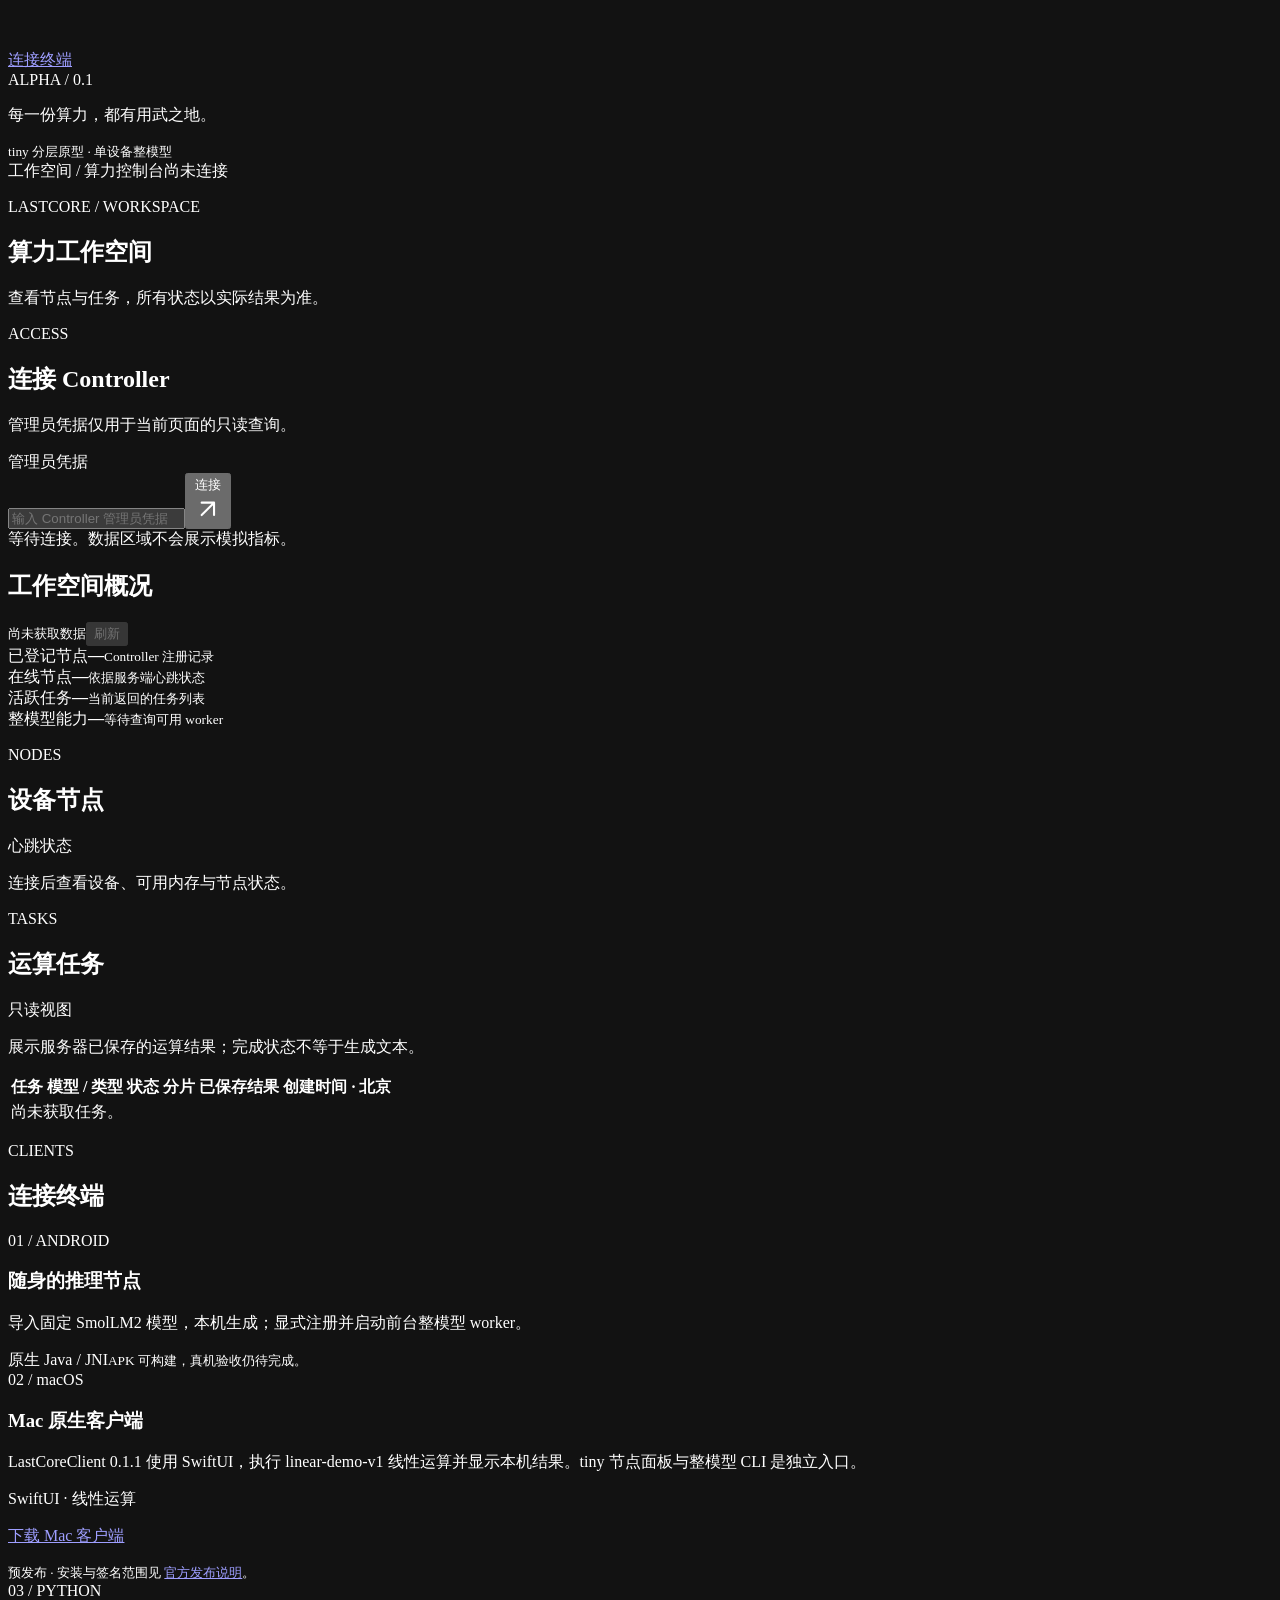
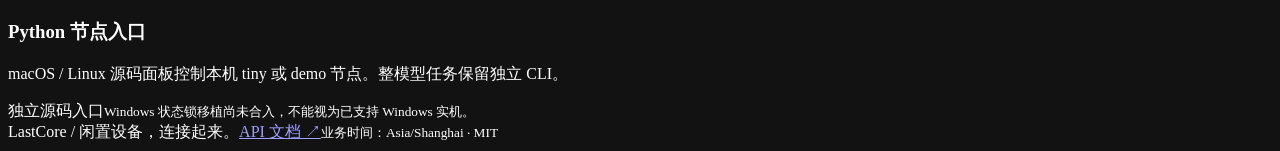
==== commit 69e6bf28: "fix(ui): link native linear client and preserve task result semantics" ====
--- a/controller-server/app/ui/index.html
+++ b/controller-server/app/ui/index.html
@@ -18,6 +18,6 @@
 <section class="metrics" aria-label="真实数据概况"><article class="metric"><span>已登记节点</span><strong id="node-count">—</strong><small>Controller 注册记录</small></article><article class="metric"><span>在线节点</span><strong id="online-count">—</strong><small>依据服务端心跳状态</small></article><article class="metric"><span>活跃任务</span><strong id="active-count">—</strong><small>当前返回的任务列表</small></article><article class="metric"><span>整模型能力</span><strong id="worker-count">—</strong><small id="worker-note">等待查询可用 worker</small></article></section>
 <section id="nodes" class="card"><div class="section-head"><div><p class="eyebrow">NODES</p><h2>设备节点</h2></div><span class="badge">心跳状态</span></div><div id="node-list" class="node-grid"><p class="empty">连接后查看设备、可用内存与节点状态。</p></div></section>
 <section id="tasks" class="card"><div class="section-head"><div><p class="eyebrow">TASKS</p><h2>运算任务</h2></div><span class="badge">只读视图</span></div><p class="muted">展示服务器已保存的运算结果；完成状态不等于生成文本。</p><div class="table-wrap"><table><thead><tr><th>任务</th><th>模型 / 类型</th><th>状态</th><th>分片</th><th>已保存结果</th><th>创建时间 · 北京</th></tr></thead><tbody id="task-list"><tr><td colspan="6" class="empty">尚未获取任务。</td></tr></tbody></table></div></section>
-<section id="clients"><div class="section-head"><div><p class="eyebrow">CLIENTS</p><h2>连接终端</h2></div></div><div class="client-grid"><article class="card"><span class="platform">01 / ANDROID</span><h3>随身的推理节点</h3><p>导入固定 SmolLM2 模型，本机生成；显式注册并启动前台整模型 worker。</p><span class="badge">原生 Java / JNI</span><small>APK 可构建，真机验收仍待完成。</small></article><article class="card"><span class="platform">02 / macOS</span><h3>桌面的算力入口</h3><p>本地面板控制配置好的 tiny 节点；固定 SmolLM2 整模型 worker 保留独立 CLI。</p><span class="badge">本地浏览器面板</span><small>面板使用源码启动；冻结 bundle 独立验证。</small></article><article class="card"><span class="platform">03 / WINDOWS & LINUX</span><h3>一致的工作空间</h3><p>复用同一网页面板与 Python 节点入口，通过私有配置接入 Controller。</p><span class="badge">跨平台源码入口</span><small>Windows 图形运行及打包尚未验收。</small></article></div></section>
+<section id="clients"><div class="section-head"><div><p class="eyebrow">CLIENTS</p><h2>连接终端</h2></div></div><div class="client-grid"><article class="card"><span class="platform">01 / ANDROID</span><h3>随身的推理节点</h3><p>导入固定 SmolLM2 模型，本机生成；显式注册并启动前台整模型 worker。</p><span class="badge">原生 Java / JNI</span><small>APK 可构建，真机验收仍待完成。</small></article><article class="card"><span class="platform">02 / macOS</span><h3>Mac 原生客户端</h3><p>LastCoreClient 0.1.1 使用 SwiftUI，执行 linear-demo-v1 线性运算并显示本机结果。tiny 节点面板与整模型 CLI 是独立入口。</p><span class="badge">SwiftUI · 线性运算</span><p><a class="secondary client-download" href="https://github.com/7onytang/LastCore/releases/download/v0.1.1-alpha.1/LastCoreClient-0.1.1-arm64-f9139762.dmg">下载 Mac 客户端</a></p><small>预发布 · 安装与签名范围见 <a href="https://github.com/7onytang/LastCore/releases/tag/v0.1.1-alpha.1">官方发布说明</a>。</small></article><article class="card"><span class="platform">03 / PYTHON</span><h3>Python 节点入口</h3><p>macOS / Linux 源码面板控制本机 tiny 或 demo 节点。整模型任务保留独立 CLI。</p><span class="badge">独立源码入口</span><small>Windows 状态锁移植尚未合入，不能视为已支持 Windows 实机。</small></article></div></section>
 <footer><span>LastCore <span class="muted">/ 闲置设备，连接起来。</span></span><a href="/docs" id="api-docs">API 文档 ↗</a><small>业务时间：Asia/Shanghai · MIT</small></footer>
 </main></body></html>
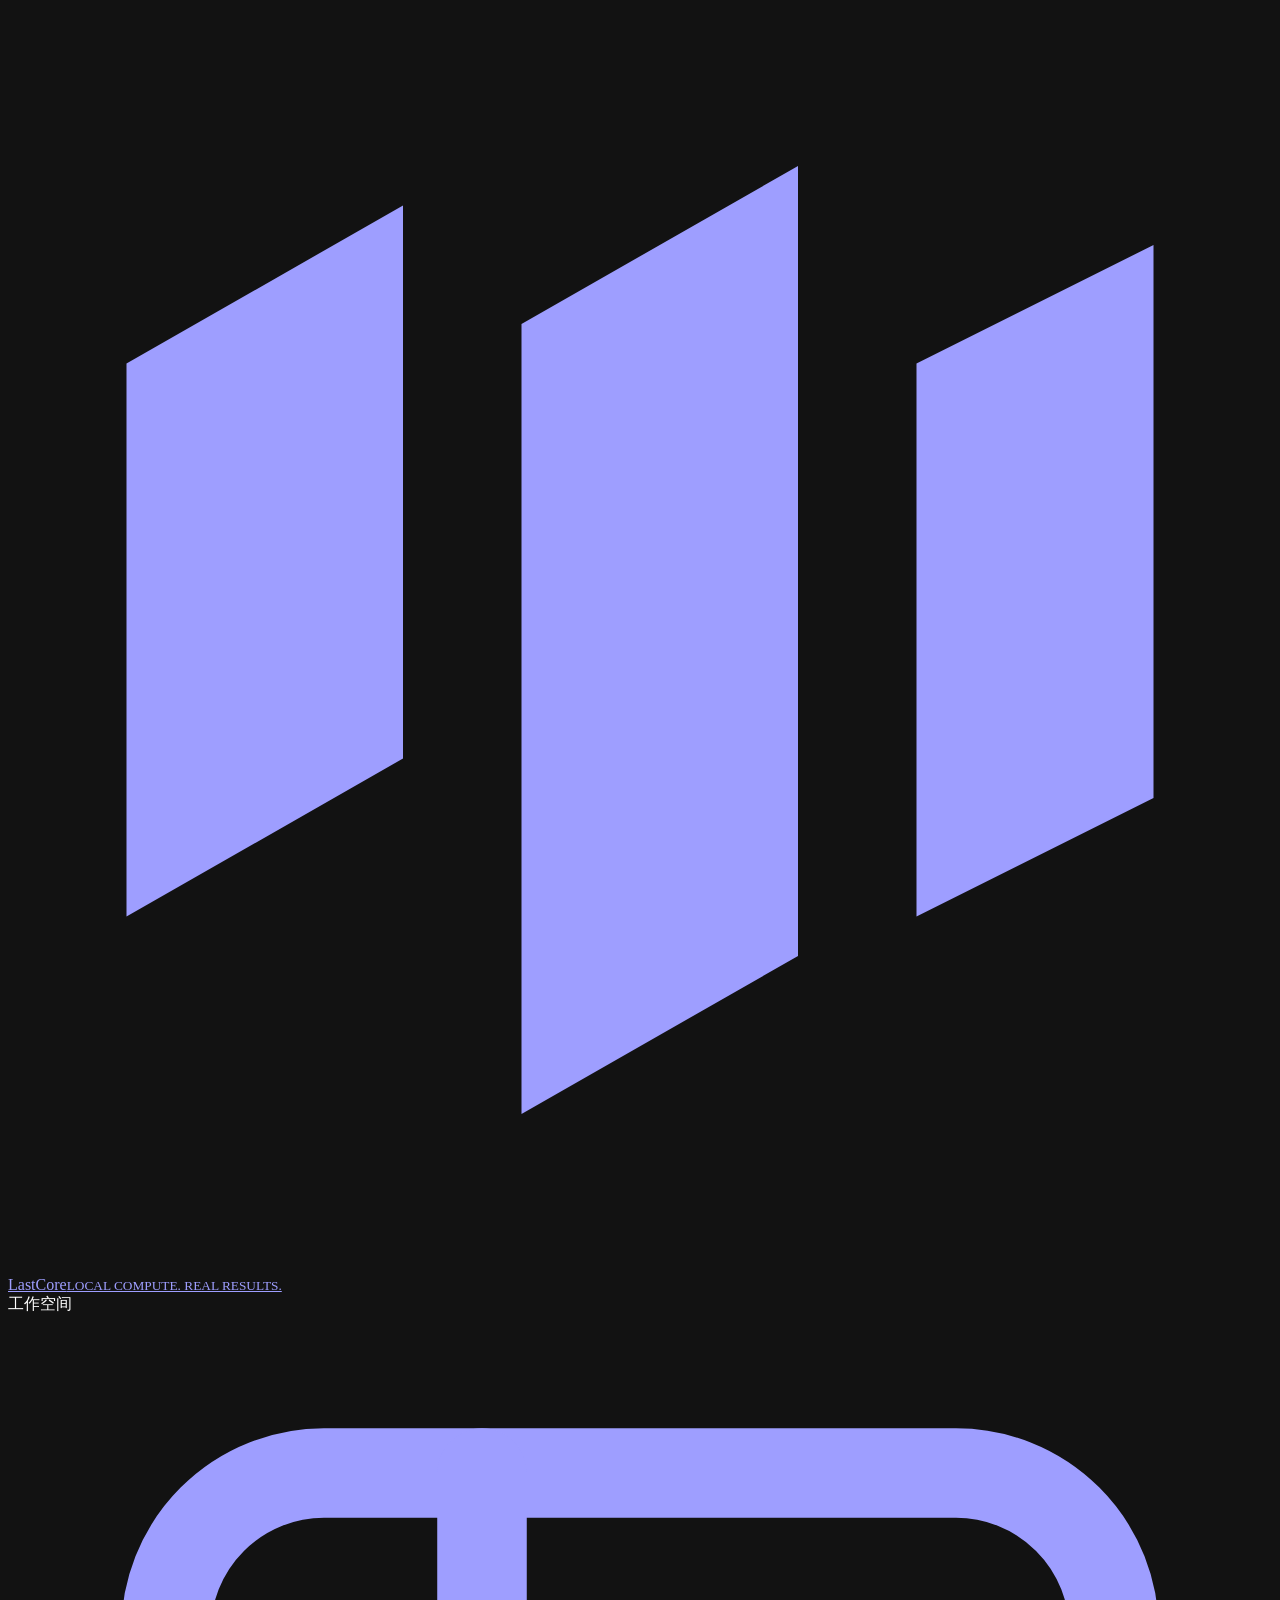
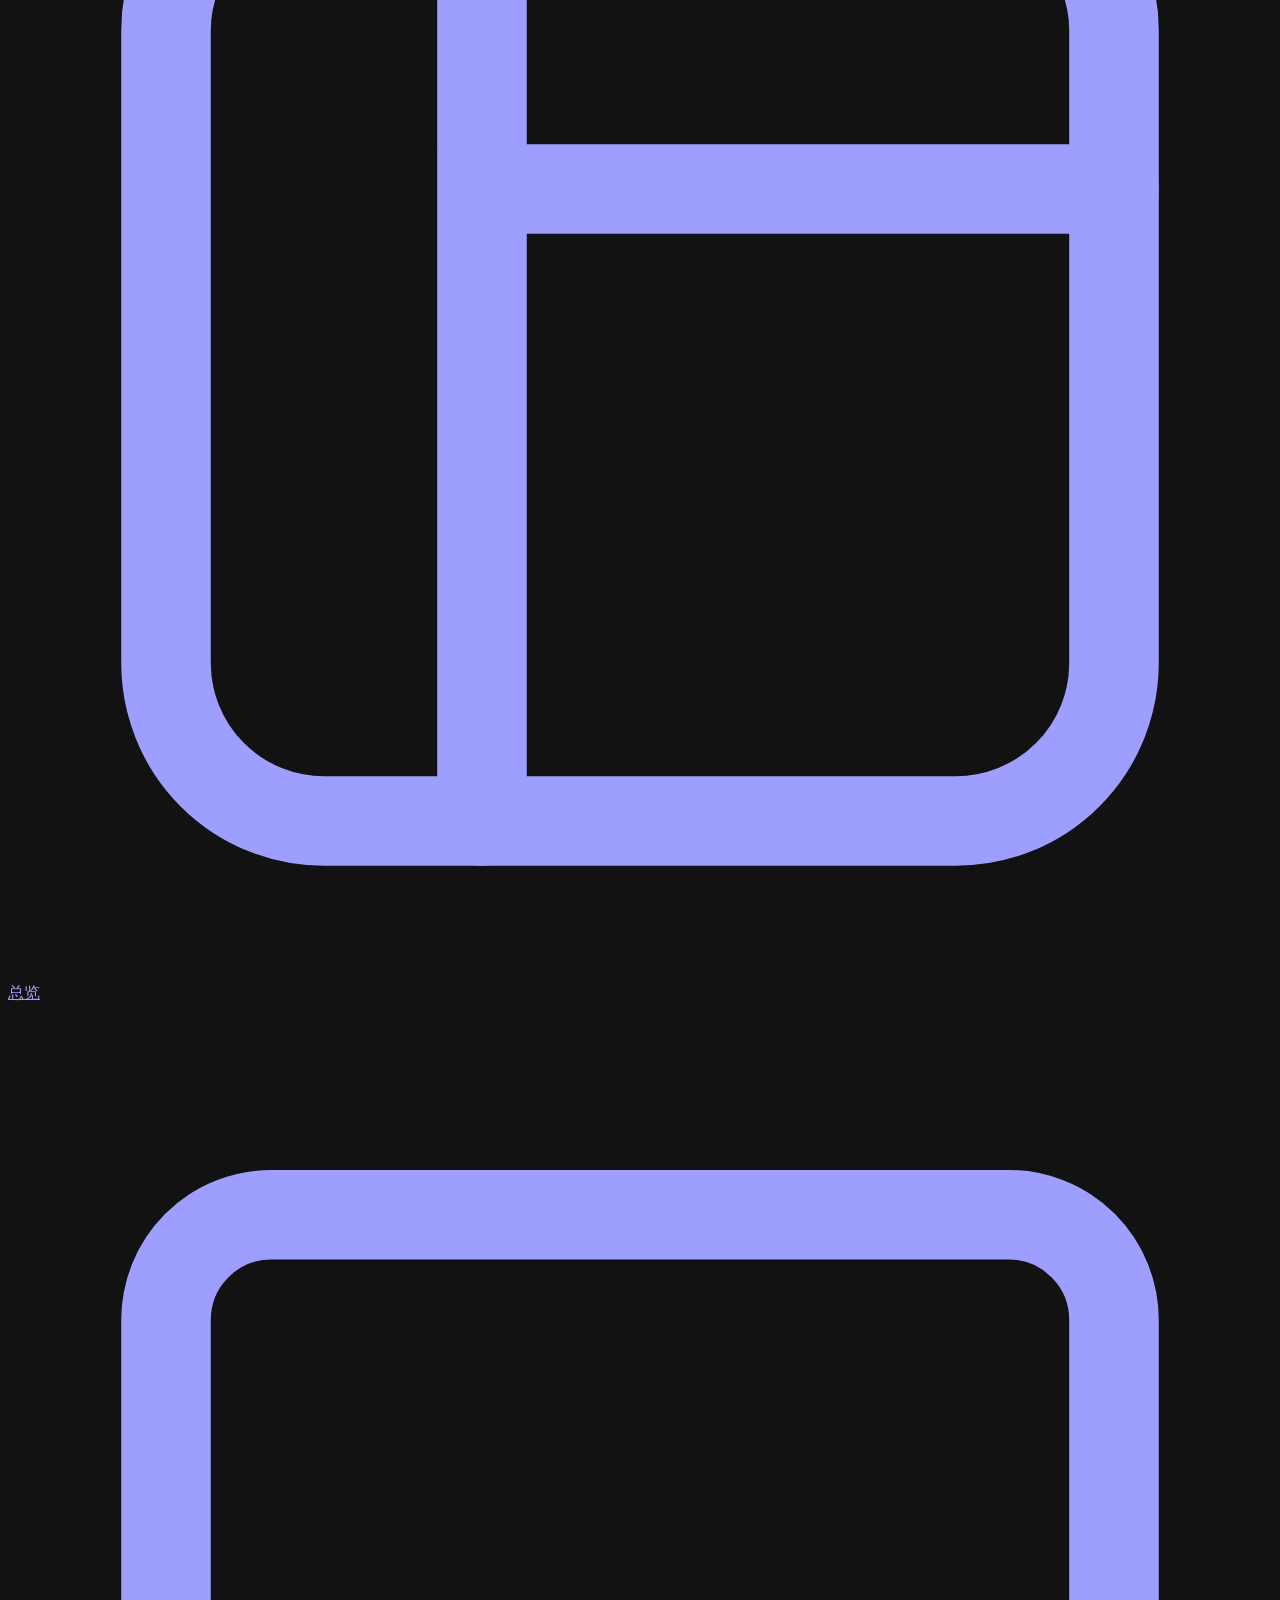
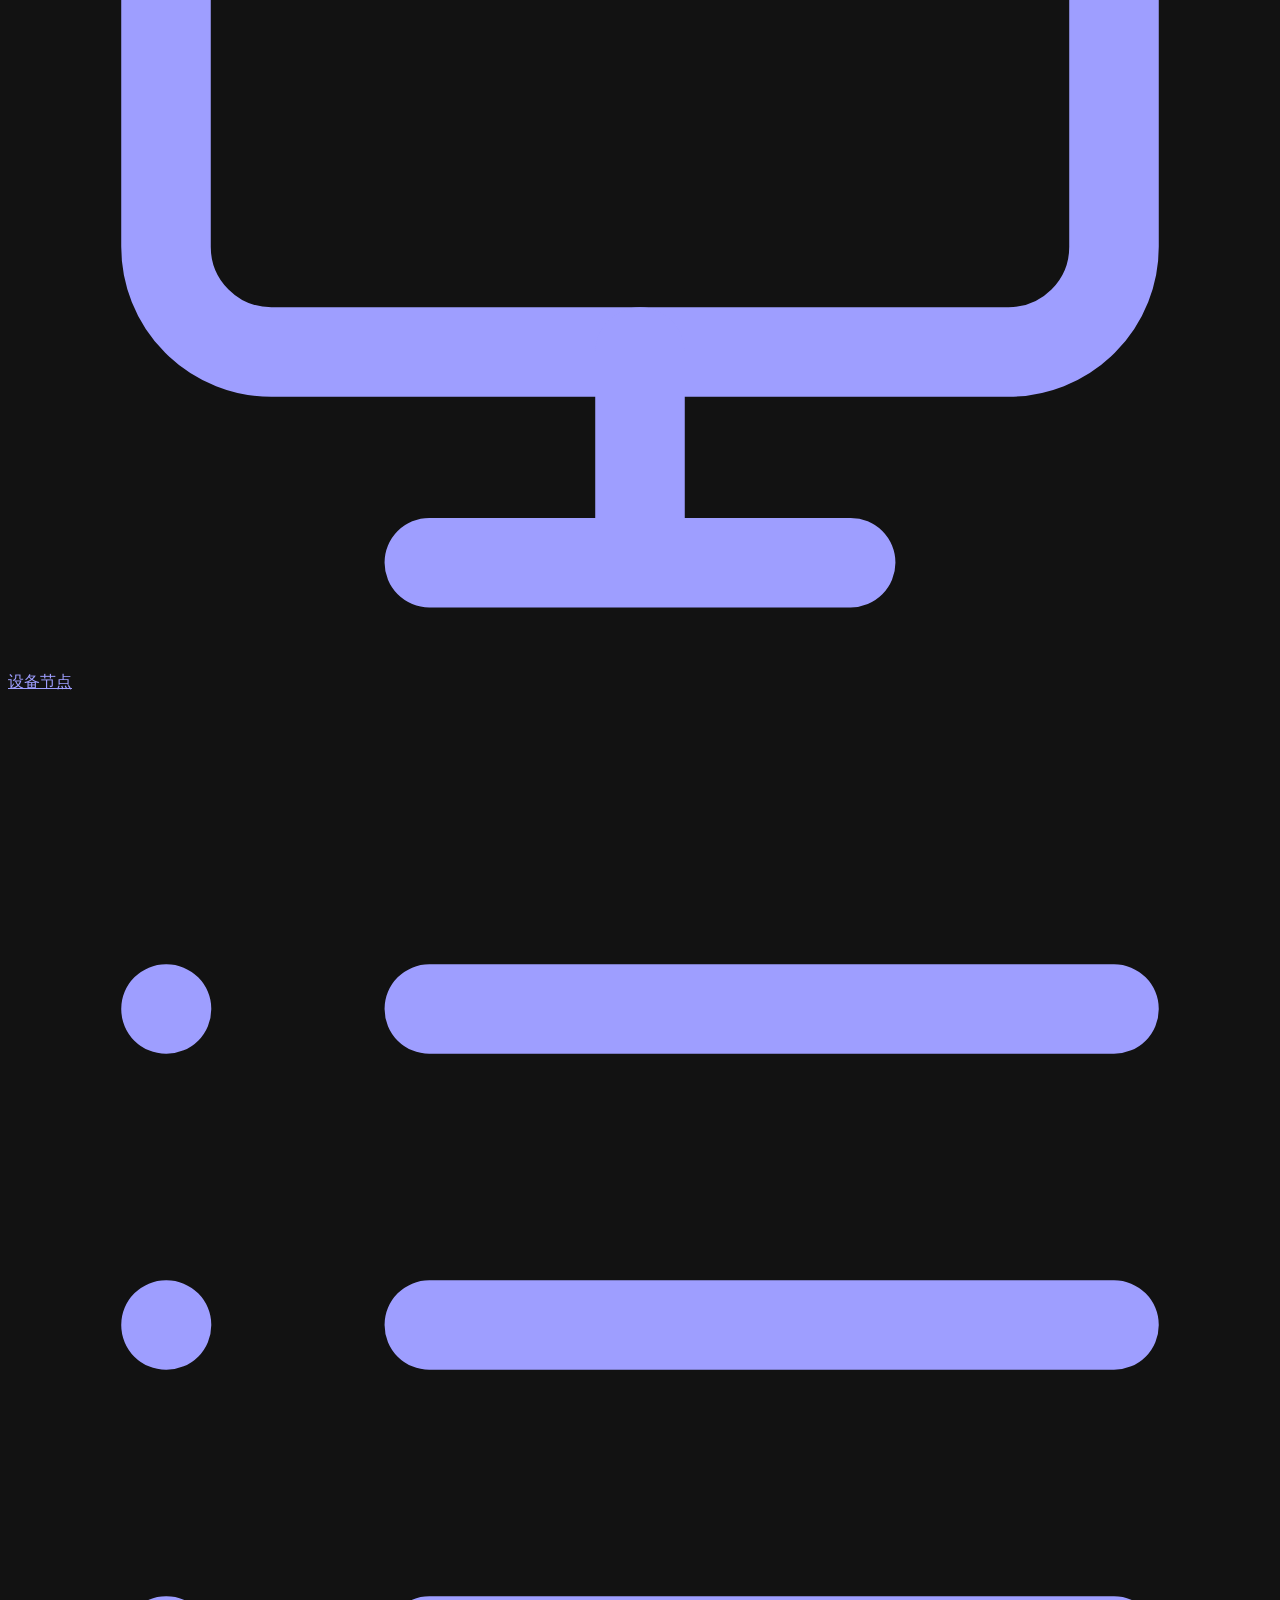
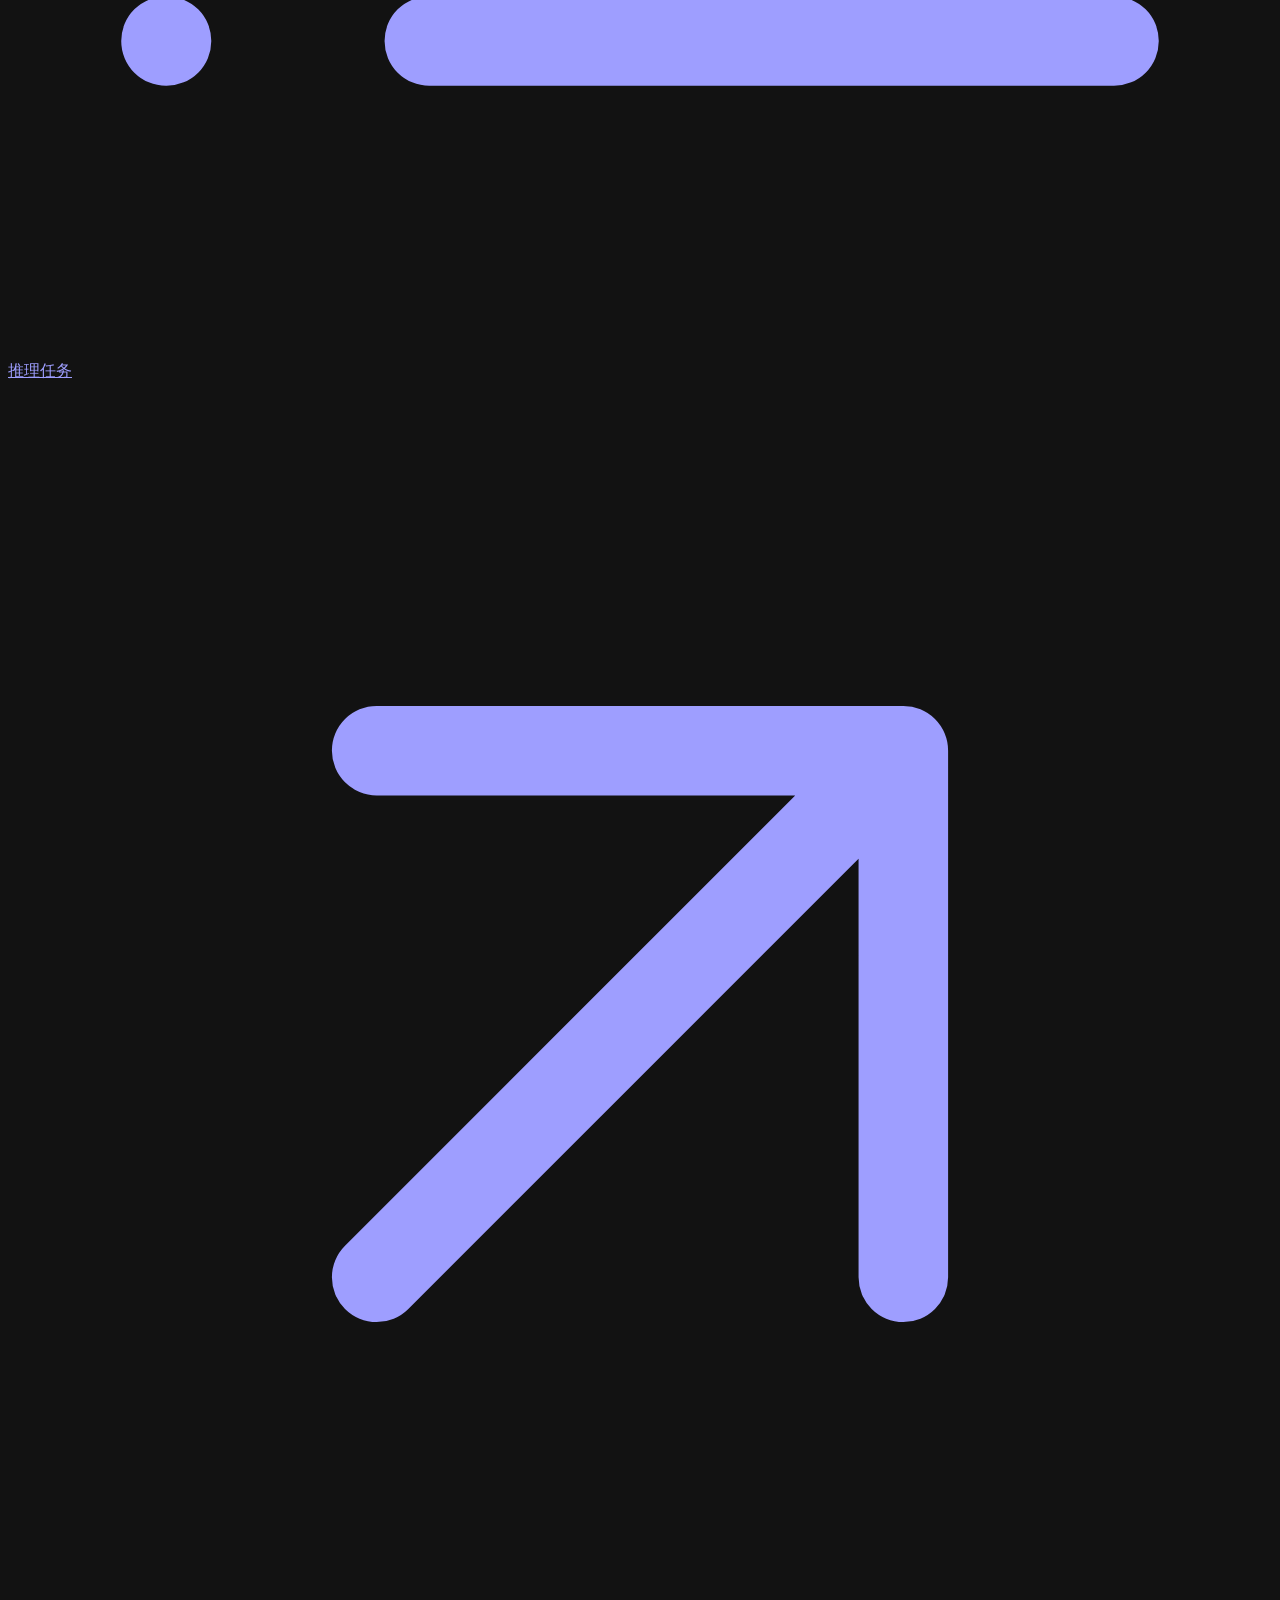
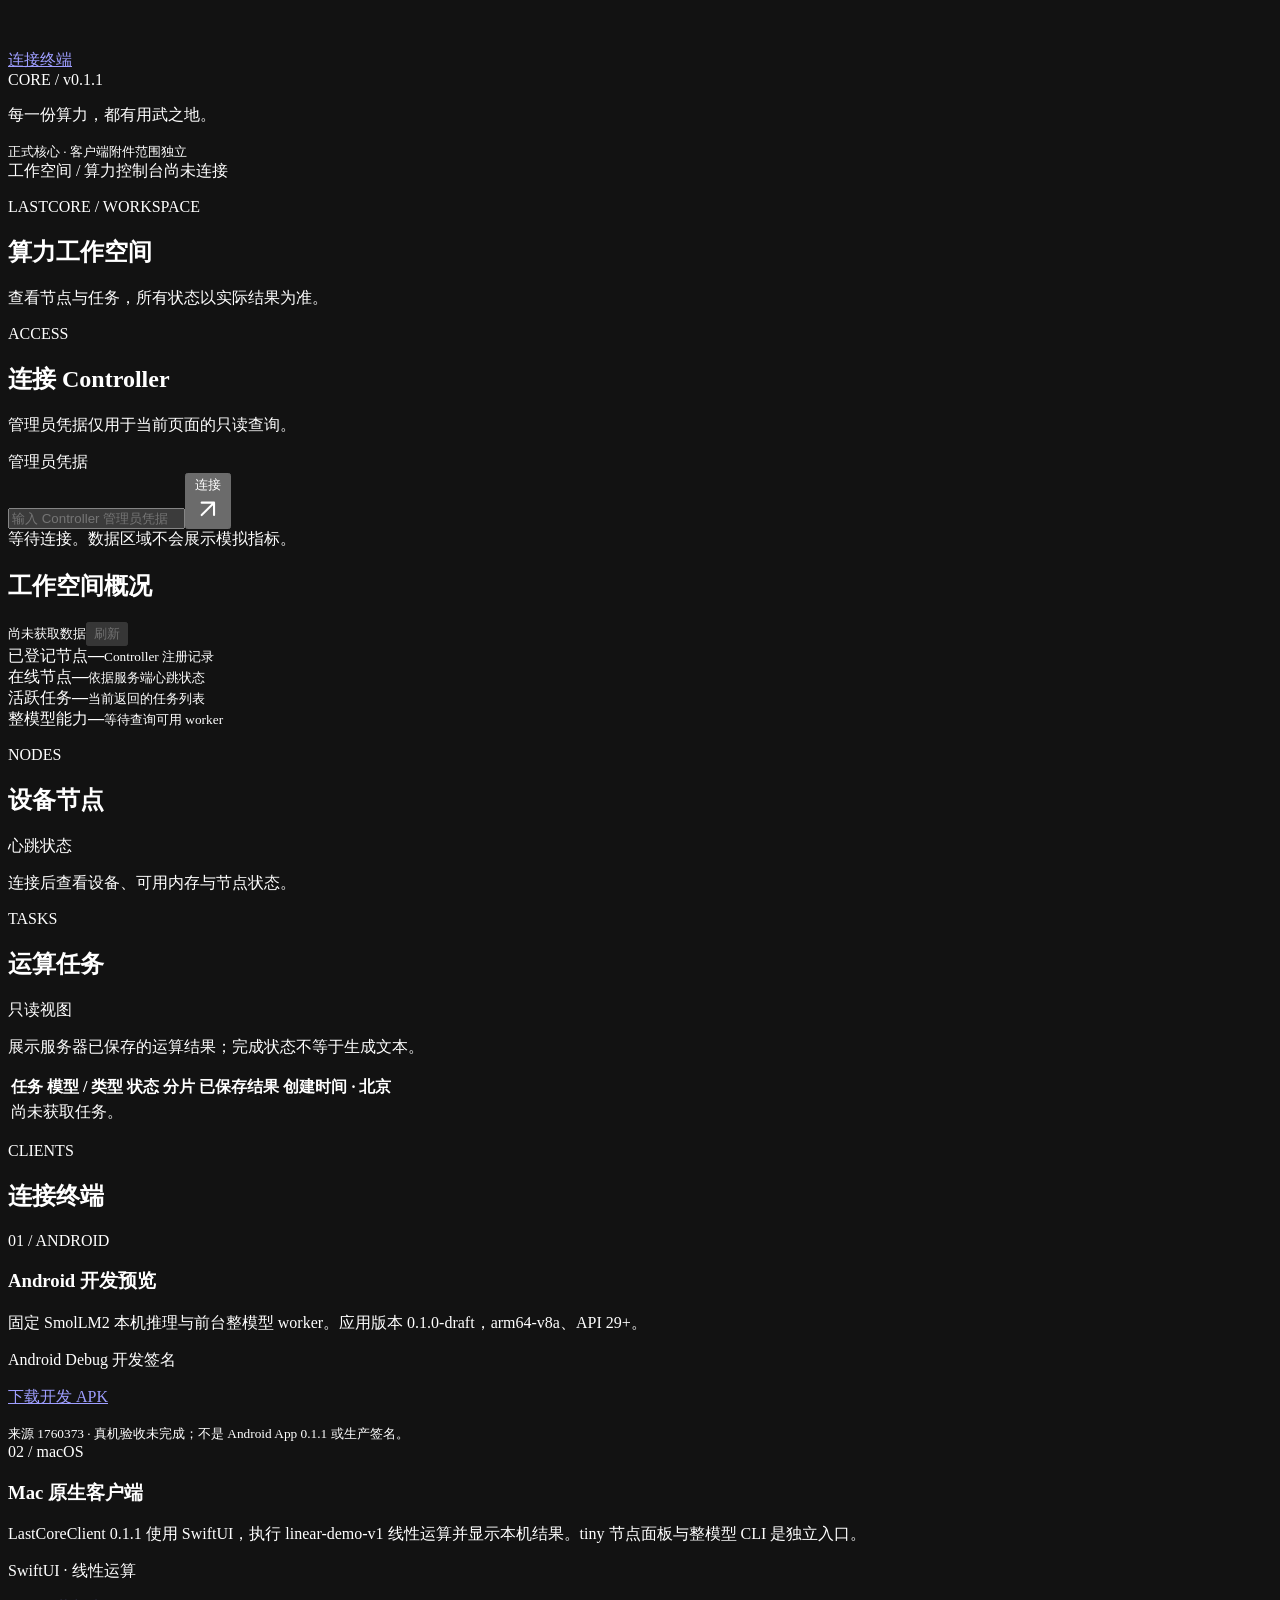
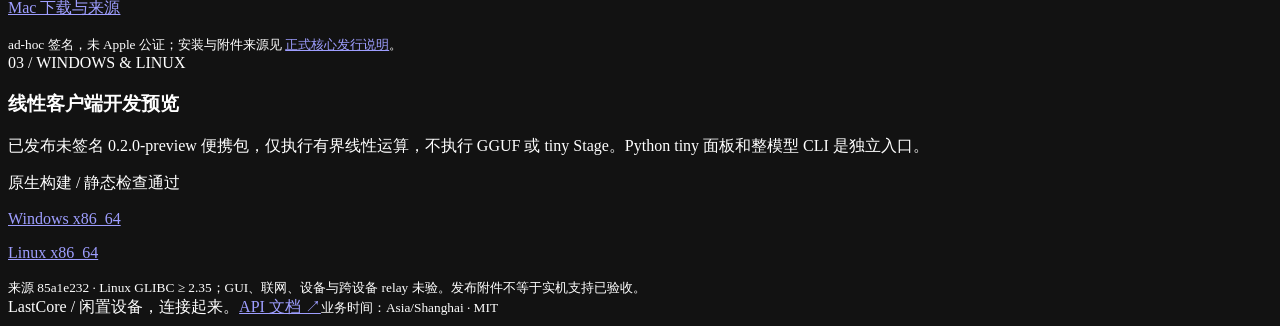
==== commit 3771be90: "fix(ui): bind confirmed results to tasks and label release scope" ====
--- a/controller-server/app/ui/index.html
+++ b/controller-server/app/ui/index.html
@@ -6,7 +6,7 @@
 <a class="brand" href="#overview"><svg class="brand-mark" viewBox="0 0 32 32" aria-hidden="true"><path d="M3 23V9l7-4v14l-7 4Zm10 5V8l7-4v20l-7 4Zm10-5V9l6-3v14l-6 3Z" fill="currentColor"/></svg><span>LastCore<small>LOCAL COMPUTE. REAL RESULTS.</small></span></a>
 <div class="nav-label">工作空间</div>
 <nav aria-label="主导航"><a href="#overview" aria-current="page"><svg class="nav-icon" viewBox="0 0 24 24" fill="none" stroke="currentColor" stroke-width="1.7" stroke-linecap="round" stroke-linejoin="round" aria-hidden="true"><rect x="3" y="3" width="18" height="18" rx="3"/><path d="M9 3v18M9 9h12"/></svg> 总览</a><a href="#nodes"><svg class="nav-icon" viewBox="0 0 24 24" fill="none" stroke="currentColor" stroke-width="1.7" stroke-linecap="round" stroke-linejoin="round" aria-hidden="true"><rect x="3" y="4" width="18" height="14" rx="2"/><path d="M8 22h8M12 18v4"/></svg> 设备节点</a><a href="#tasks"><svg class="nav-icon" viewBox="0 0 24 24" fill="none" stroke="currentColor" stroke-width="1.7" stroke-linecap="round" stroke-linejoin="round" aria-hidden="true"><path d="M8 6h13M8 12h13M8 18h13M3 6h.01M3 12h.01M3 18h.01"/></svg> 推理任务</a><a href="#clients"><svg class="nav-icon" viewBox="0 0 24 24" fill="none" stroke="currentColor" stroke-width="1.7" stroke-linecap="round" stroke-linejoin="round" aria-hidden="true"><path d="M7 7h10v10M7 17 17 7"/></svg> 连接终端</a></nav>
-<div class="sidebar-foot"><span class="badge">ALPHA / 0.1</span><p>每一份算力，都有用武之地。</p><small>tiny 分层原型 · 单设备整模型</small></div>
+<div class="sidebar-foot"><span class="badge">CORE / v0.1.1</span><p>每一份算力，都有用武之地。</p><small>正式核心 · 客户端附件范围独立</small></div>
 </aside>
 <main>
 <header class="topbar"><span>工作空间 <span class="slash">/</span> 算力控制台</span><span id="connection" class="badge">尚未连接</span></header>
@@ -18,6 +18,6 @@
 <section class="metrics" aria-label="真实数据概况"><article class="metric"><span>已登记节点</span><strong id="node-count">—</strong><small>Controller 注册记录</small></article><article class="metric"><span>在线节点</span><strong id="online-count">—</strong><small>依据服务端心跳状态</small></article><article class="metric"><span>活跃任务</span><strong id="active-count">—</strong><small>当前返回的任务列表</small></article><article class="metric"><span>整模型能力</span><strong id="worker-count">—</strong><small id="worker-note">等待查询可用 worker</small></article></section>
 <section id="nodes" class="card"><div class="section-head"><div><p class="eyebrow">NODES</p><h2>设备节点</h2></div><span class="badge">心跳状态</span></div><div id="node-list" class="node-grid"><p class="empty">连接后查看设备、可用内存与节点状态。</p></div></section>
 <section id="tasks" class="card"><div class="section-head"><div><p class="eyebrow">TASKS</p><h2>运算任务</h2></div><span class="badge">只读视图</span></div><p class="muted">展示服务器已保存的运算结果；完成状态不等于生成文本。</p><div class="table-wrap"><table><thead><tr><th>任务</th><th>模型 / 类型</th><th>状态</th><th>分片</th><th>已保存结果</th><th>创建时间 · 北京</th></tr></thead><tbody id="task-list"><tr><td colspan="6" class="empty">尚未获取任务。</td></tr></tbody></table></div></section>
-<section id="clients"><div class="section-head"><div><p class="eyebrow">CLIENTS</p><h2>连接终端</h2></div></div><div class="client-grid"><article class="card"><span class="platform">01 / ANDROID</span><h3>随身的推理节点</h3><p>导入固定 SmolLM2 模型，本机生成；显式注册并启动前台整模型 worker。</p><span class="badge">原生 Java / JNI</span><small>APK 可构建，真机验收仍待完成。</small></article><article class="card"><span class="platform">02 / macOS</span><h3>Mac 原生客户端</h3><p>LastCoreClient 0.1.1 使用 SwiftUI，执行 linear-demo-v1 线性运算并显示本机结果。tiny 节点面板与整模型 CLI 是独立入口。</p><span class="badge">SwiftUI · 线性运算</span><p><a class="secondary client-download" href="https://github.com/7onytang/LastCore/releases/download/v0.1.1-alpha.1/LastCoreClient-0.1.1-arm64-f9139762.dmg">下载 Mac 客户端</a></p><small>预发布 · 安装与签名范围见 <a href="https://github.com/7onytang/LastCore/releases/tag/v0.1.1-alpha.1">官方发布说明</a>。</small></article><article class="card"><span class="platform">03 / PYTHON</span><h3>Python 节点入口</h3><p>macOS / Linux 源码面板控制本机 tiny 或 demo 节点。整模型任务保留独立 CLI。</p><span class="badge">独立源码入口</span><small>Windows 状态锁移植尚未合入，不能视为已支持 Windows 实机。</small></article></div></section>
+<section id="clients"><div class="section-head"><div><p class="eyebrow">CLIENTS</p><h2>连接终端</h2></div></div><div class="client-grid"><article class="card"><span class="platform">01 / ANDROID</span><h3>Android 开发预览</h3><p>固定 SmolLM2 本机推理与前台整模型 worker。应用版本 0.1.0-draft，arm64-v8a、API 29+。</p><span class="badge">Android Debug 开发签名</span><p><a class="secondary client-download" href="https://github.com/7onytang/LastCore/releases/download/v0.1.1/LastCore-Android-0.1.0-draft-arm64-dev-1760373.apk">下载开发 APK</a></p><small>来源 1760373 · 真机验收未完成；不是 Android App 0.1.1 或生产签名。</small></article><article class="card"><span class="platform">02 / macOS</span><h3>Mac 原生客户端</h3><p>LastCoreClient 0.1.1 使用 SwiftUI，执行 linear-demo-v1 线性运算并显示本机结果。tiny 节点面板与整模型 CLI 是独立入口。</p><span class="badge">SwiftUI · 线性运算</span><p><a class="secondary client-download" href="https://github.com/7onytang/LastCore/releases/tag/v0.1.1">Mac 下载与来源</a></p><small>ad-hoc 签名，未 Apple 公证；安装与附件来源见 <a href="https://github.com/7onytang/LastCore/releases/tag/v0.1.1">正式核心发行说明</a>。</small></article><article class="card"><span class="platform">03 / WINDOWS &amp; LINUX</span><h3>线性客户端开发预览</h3><p>已发布未签名 0.2.0-preview 便携包，仅执行有界线性运算，不执行 GGUF 或 tiny Stage。Python tiny 面板和整模型 CLI 是独立入口。</p><span class="badge">原生构建 / 静态检查通过</span><p><a class="secondary client-download" href="https://github.com/7onytang/LastCore/releases/download/v0.1.1/LastCoreEdge-0.2.0-preview-windows-x86_64-85a1e232.zip">Windows x86_64</a></p><p><a class="secondary client-download" href="https://github.com/7onytang/LastCore/releases/download/v0.1.1/LastCoreEdge-0.2.0-preview-linux-x86_64-85a1e232.zip">Linux x86_64</a></p><small>来源 85a1e232 · Linux GLIBC ≥ 2.35；GUI、联网、设备与跨设备 relay 未验。发布附件不等于实机支持已验收。</small></article></div></section>
 <footer><span>LastCore <span class="muted">/ 闲置设备，连接起来。</span></span><a href="/docs" id="api-docs">API 文档 ↗</a><small>业务时间：Asia/Shanghai · MIT</small></footer>
 </main></body></html>
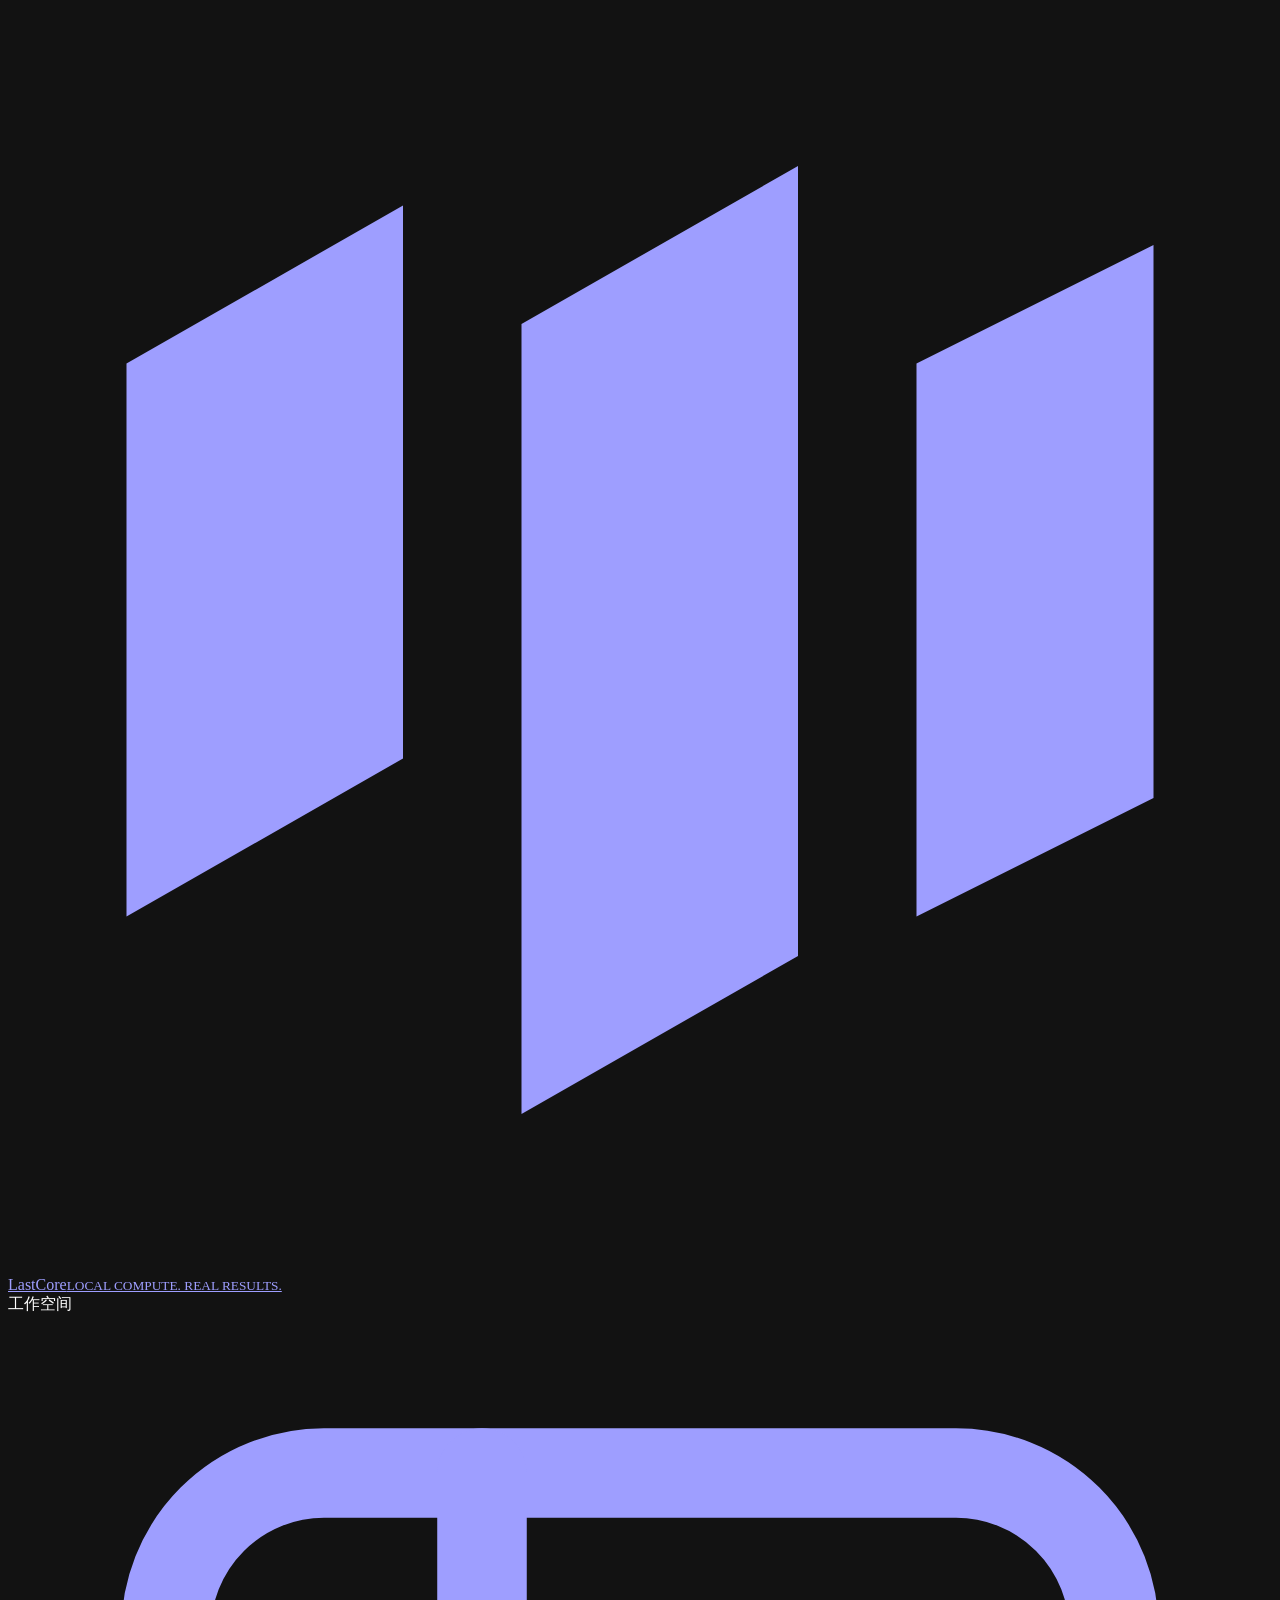
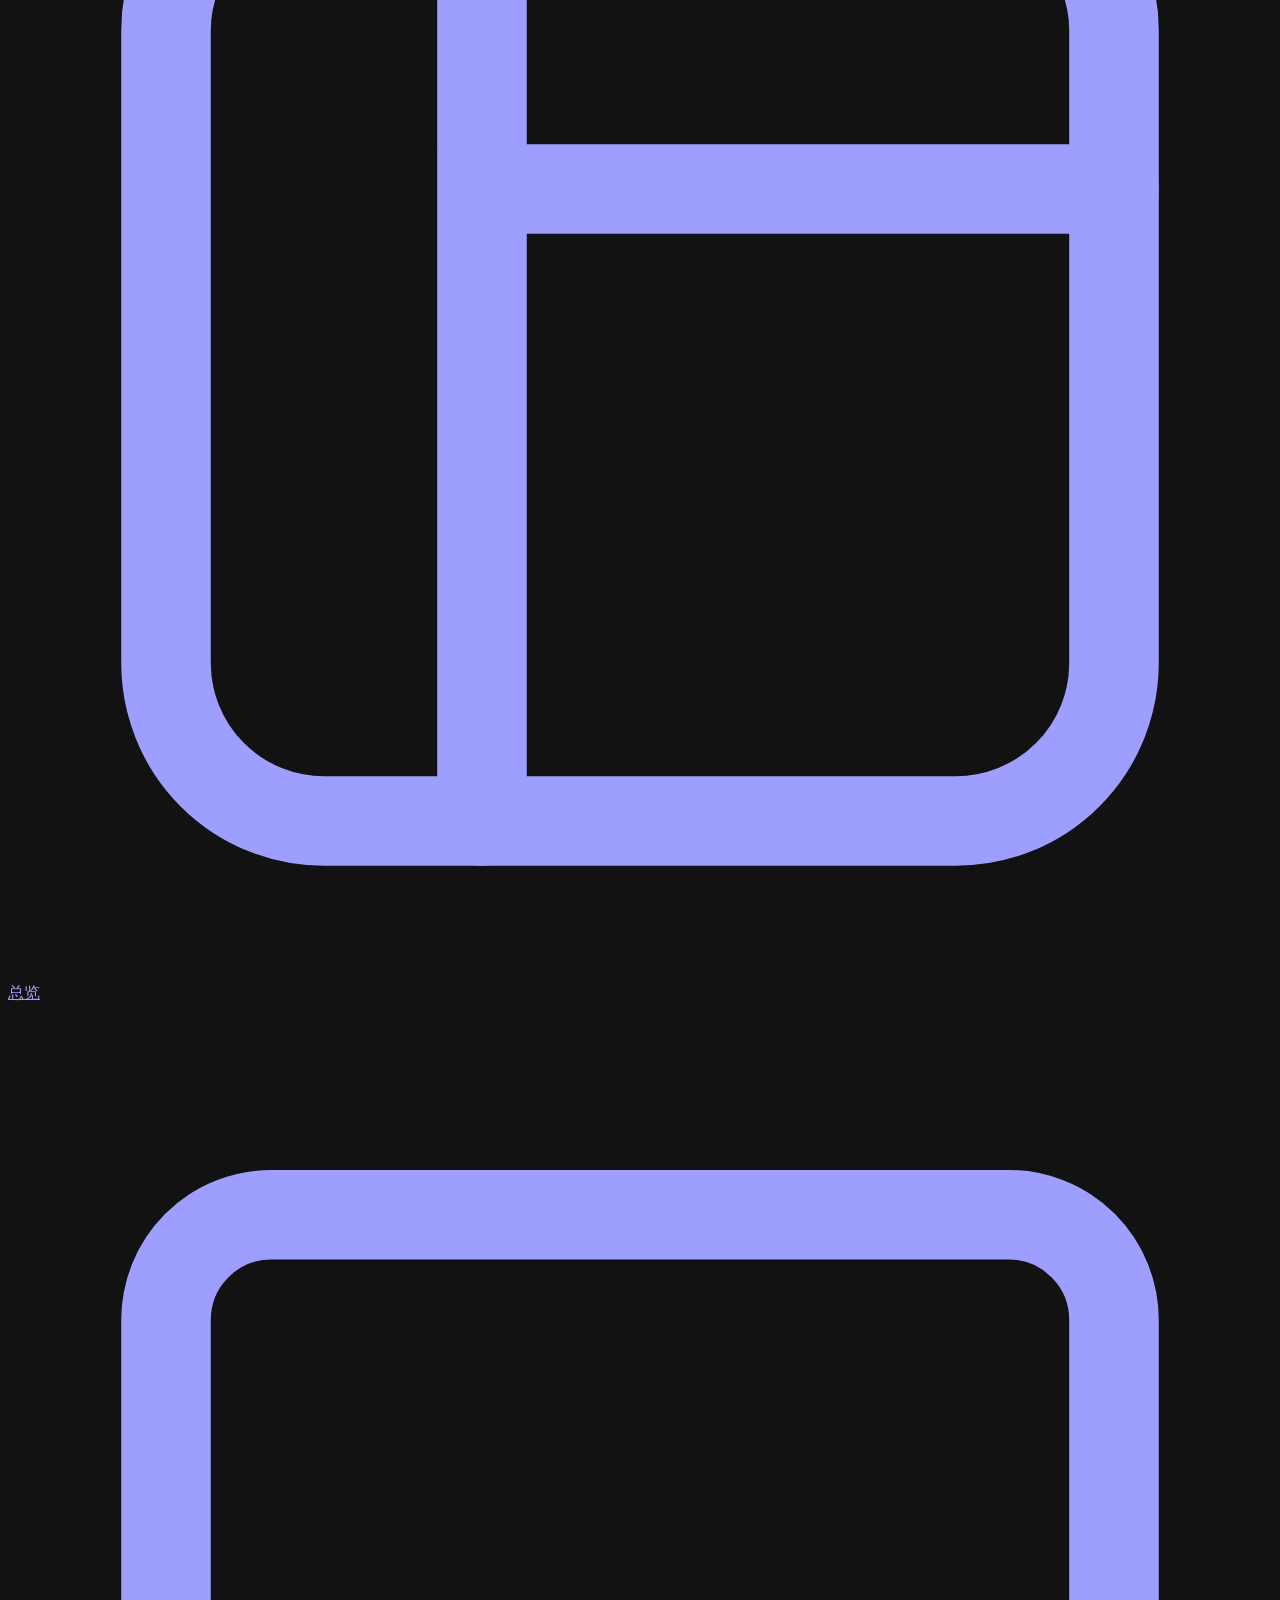
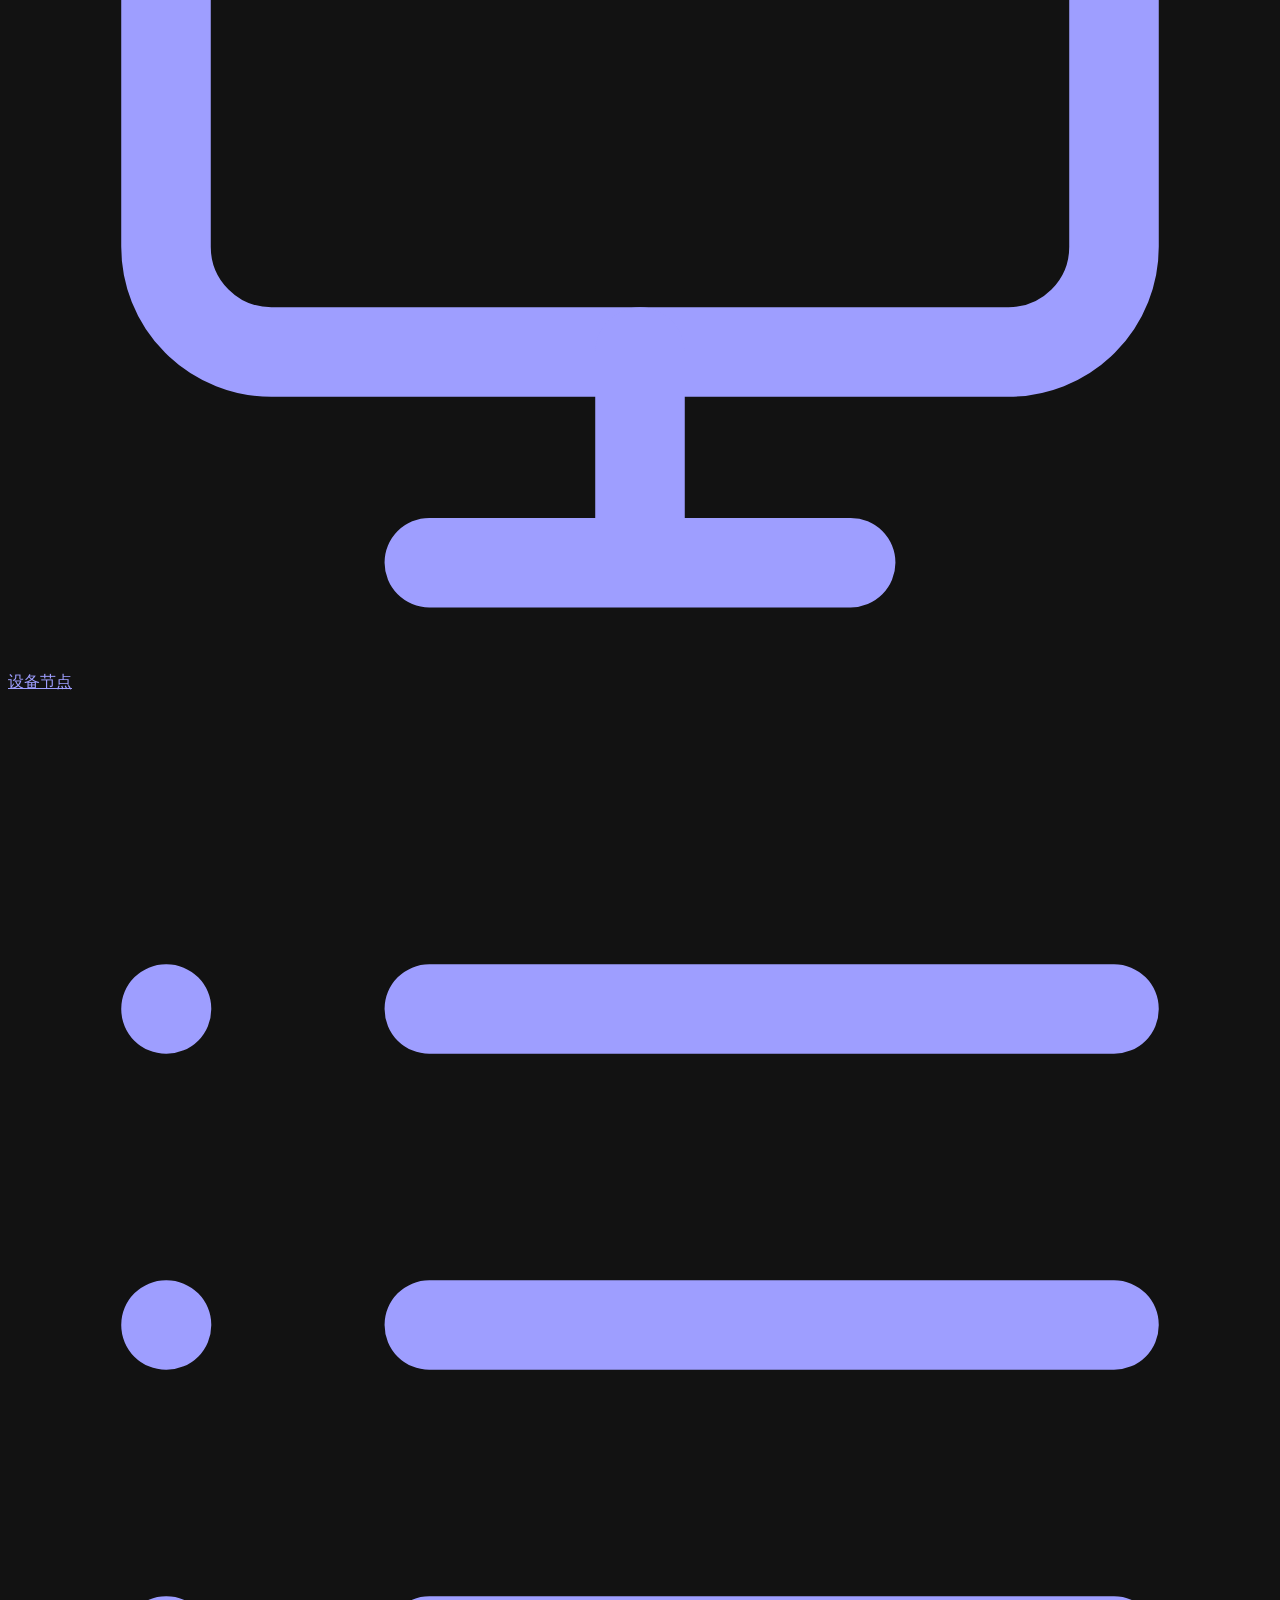
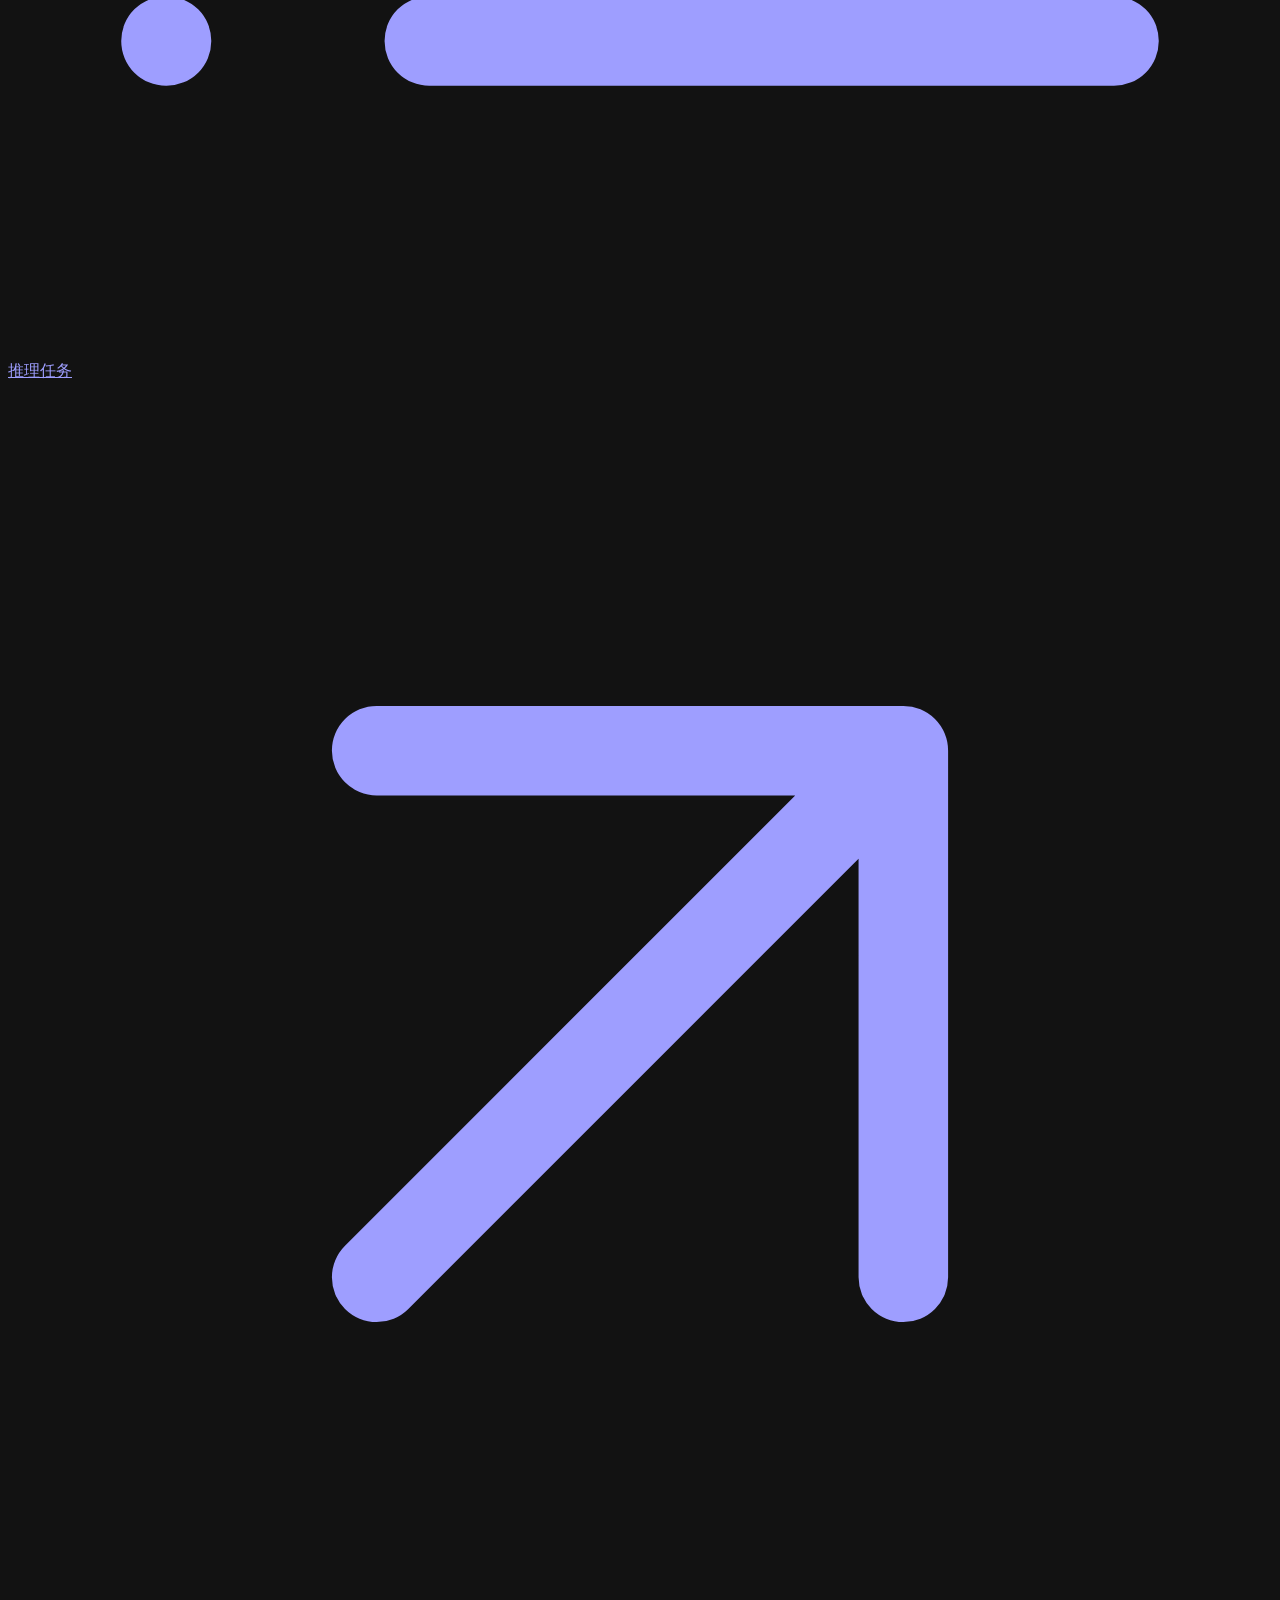
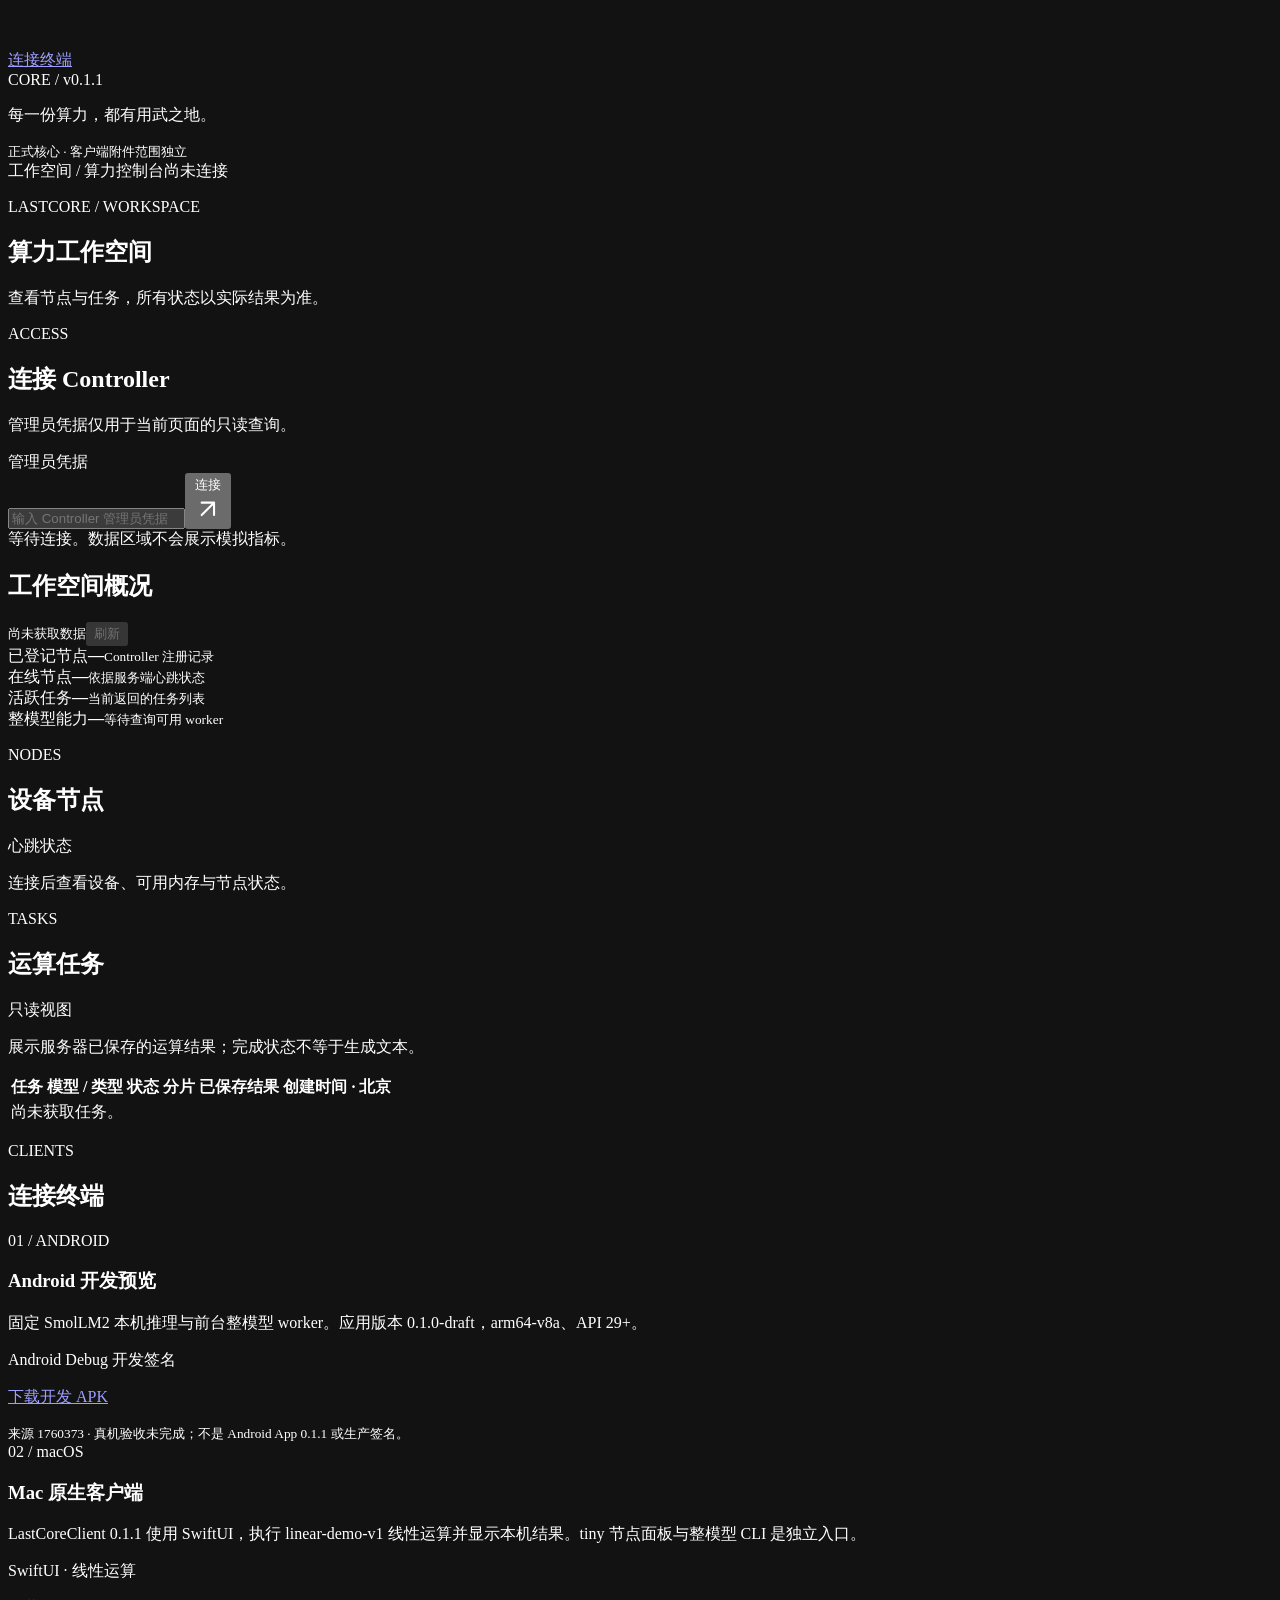
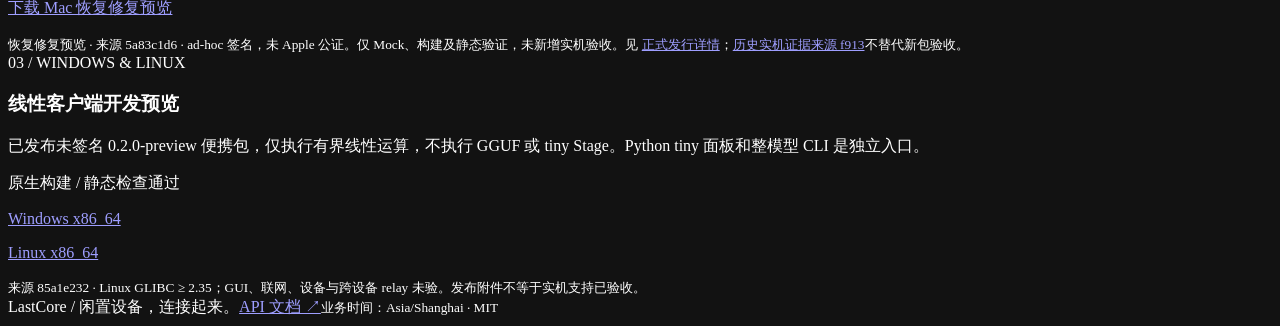
==== commit 63d409a8: "docs(console): point Mac downloads at recovery preview source" ====
--- a/controller-server/app/ui/index.html
+++ b/controller-server/app/ui/index.html
@@ -18,6 +18,6 @@
 <section class="metrics" aria-label="真实数据概况"><article class="metric"><span>已登记节点</span><strong id="node-count">—</strong><small>Controller 注册记录</small></article><article class="metric"><span>在线节点</span><strong id="online-count">—</strong><small>依据服务端心跳状态</small></article><article class="metric"><span>活跃任务</span><strong id="active-count">—</strong><small>当前返回的任务列表</small></article><article class="metric"><span>整模型能力</span><strong id="worker-count">—</strong><small id="worker-note">等待查询可用 worker</small></article></section>
 <section id="nodes" class="card"><div class="section-head"><div><p class="eyebrow">NODES</p><h2>设备节点</h2></div><span class="badge">心跳状态</span></div><div id="node-list" class="node-grid"><p class="empty">连接后查看设备、可用内存与节点状态。</p></div></section>
 <section id="tasks" class="card"><div class="section-head"><div><p class="eyebrow">TASKS</p><h2>运算任务</h2></div><span class="badge">只读视图</span></div><p class="muted">展示服务器已保存的运算结果；完成状态不等于生成文本。</p><div class="table-wrap"><table><thead><tr><th>任务</th><th>模型 / 类型</th><th>状态</th><th>分片</th><th>已保存结果</th><th>创建时间 · 北京</th></tr></thead><tbody id="task-list"><tr><td colspan="6" class="empty">尚未获取任务。</td></tr></tbody></table></div></section>
-<section id="clients"><div class="section-head"><div><p class="eyebrow">CLIENTS</p><h2>连接终端</h2></div></div><div class="client-grid"><article class="card"><span class="platform">01 / ANDROID</span><h3>Android 开发预览</h3><p>固定 SmolLM2 本机推理与前台整模型 worker。应用版本 0.1.0-draft，arm64-v8a、API 29+。</p><span class="badge">Android Debug 开发签名</span><p><a class="secondary client-download" href="https://github.com/7onytang/LastCore/releases/download/v0.1.1/LastCore-Android-0.1.0-draft-arm64-dev-1760373.apk">下载开发 APK</a></p><small>来源 1760373 · 真机验收未完成；不是 Android App 0.1.1 或生产签名。</small></article><article class="card"><span class="platform">02 / macOS</span><h3>Mac 原生客户端</h3><p>LastCoreClient 0.1.1 使用 SwiftUI，执行 linear-demo-v1 线性运算并显示本机结果。tiny 节点面板与整模型 CLI 是独立入口。</p><span class="badge">SwiftUI · 线性运算</span><p><a class="secondary client-download" href="https://github.com/7onytang/LastCore/releases/tag/v0.1.1">Mac 下载与来源</a></p><small>ad-hoc 签名，未 Apple 公证；安装与附件来源见 <a href="https://github.com/7onytang/LastCore/releases/tag/v0.1.1">正式核心发行说明</a>。</small></article><article class="card"><span class="platform">03 / WINDOWS &amp; LINUX</span><h3>线性客户端开发预览</h3><p>已发布未签名 0.2.0-preview 便携包，仅执行有界线性运算，不执行 GGUF 或 tiny Stage。Python tiny 面板和整模型 CLI 是独立入口。</p><span class="badge">原生构建 / 静态检查通过</span><p><a class="secondary client-download" href="https://github.com/7onytang/LastCore/releases/download/v0.1.1/LastCoreEdge-0.2.0-preview-windows-x86_64-85a1e232.zip">Windows x86_64</a></p><p><a class="secondary client-download" href="https://github.com/7onytang/LastCore/releases/download/v0.1.1/LastCoreEdge-0.2.0-preview-linux-x86_64-85a1e232.zip">Linux x86_64</a></p><small>来源 85a1e232 · Linux GLIBC ≥ 2.35；GUI、联网、设备与跨设备 relay 未验。发布附件不等于实机支持已验收。</small></article></div></section>
+<section id="clients"><div class="section-head"><div><p class="eyebrow">CLIENTS</p><h2>连接终端</h2></div></div><div class="client-grid"><article class="card"><span class="platform">01 / ANDROID</span><h3>Android 开发预览</h3><p>固定 SmolLM2 本机推理与前台整模型 worker。应用版本 0.1.0-draft，arm64-v8a、API 29+。</p><span class="badge">Android Debug 开发签名</span><p><a class="secondary client-download" href="https://github.com/7onytang/LastCore/releases/download/v0.1.1/LastCore-Android-0.1.0-draft-arm64-dev-1760373.apk">下载开发 APK</a></p><small>来源 1760373 · 真机验收未完成；不是 Android App 0.1.1 或生产签名。</small></article><article class="card"><span class="platform">02 / macOS</span><h3>Mac 原生客户端</h3><p>LastCoreClient 0.1.1 使用 SwiftUI，执行 linear-demo-v1 线性运算并显示本机结果。tiny 节点面板与整模型 CLI 是独立入口。</p><span class="badge">SwiftUI · 线性运算</span><p><a class="secondary client-download" href="https://github.com/7onytang/LastCore/releases/download/v0.1.1/LastCoreClient-0.1.1-arm64-5a83c1d6.dmg">下载 Mac 恢复修复预览</a></p><small>恢复修复预览 · 来源 5a83c1d6 · ad-hoc 签名，未 Apple 公证。仅 Mock、构建及静态验证，未新增实机验收。见 <a href="https://github.com/7onytang/LastCore/releases/tag/v0.1.1">正式发行详情</a>；<a href="https://github.com/7onytang/LastCore/blob/main/submission/RELEASE-v0.1.1.md">历史实机证据来源 f913</a>不替代新包验收。</small></article><article class="card"><span class="platform">03 / WINDOWS &amp; LINUX</span><h3>线性客户端开发预览</h3><p>已发布未签名 0.2.0-preview 便携包，仅执行有界线性运算，不执行 GGUF 或 tiny Stage。Python tiny 面板和整模型 CLI 是独立入口。</p><span class="badge">原生构建 / 静态检查通过</span><p><a class="secondary client-download" href="https://github.com/7onytang/LastCore/releases/download/v0.1.1/LastCoreEdge-0.2.0-preview-windows-x86_64-85a1e232.zip">Windows x86_64</a></p><p><a class="secondary client-download" href="https://github.com/7onytang/LastCore/releases/download/v0.1.1/LastCoreEdge-0.2.0-preview-linux-x86_64-85a1e232.zip">Linux x86_64</a></p><small>来源 85a1e232 · Linux GLIBC ≥ 2.35；GUI、联网、设备与跨设备 relay 未验。发布附件不等于实机支持已验收。</small></article></div></section>
 <footer><span>LastCore <span class="muted">/ 闲置设备，连接起来。</span></span><a href="/docs" id="api-docs">API 文档 ↗</a><small>业务时间：Asia/Shanghai · MIT</small></footer>
 </main></body></html>
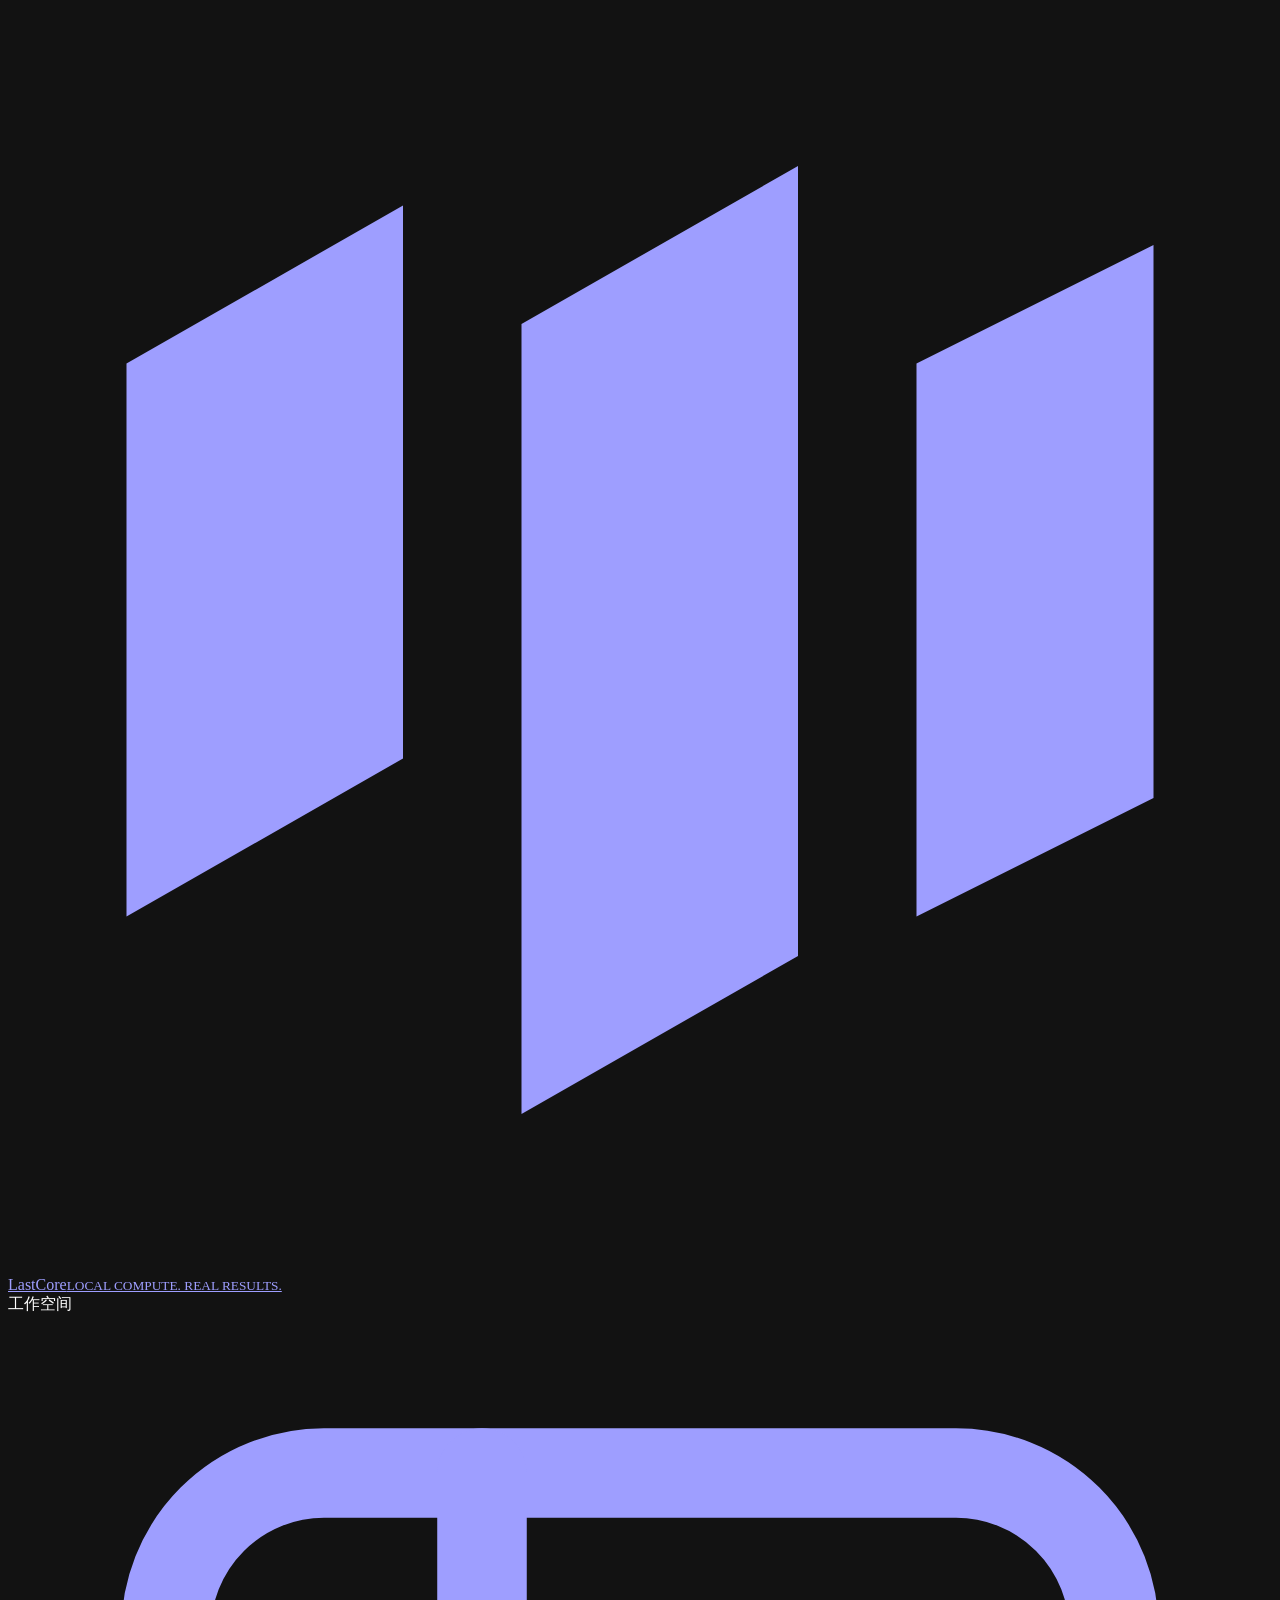
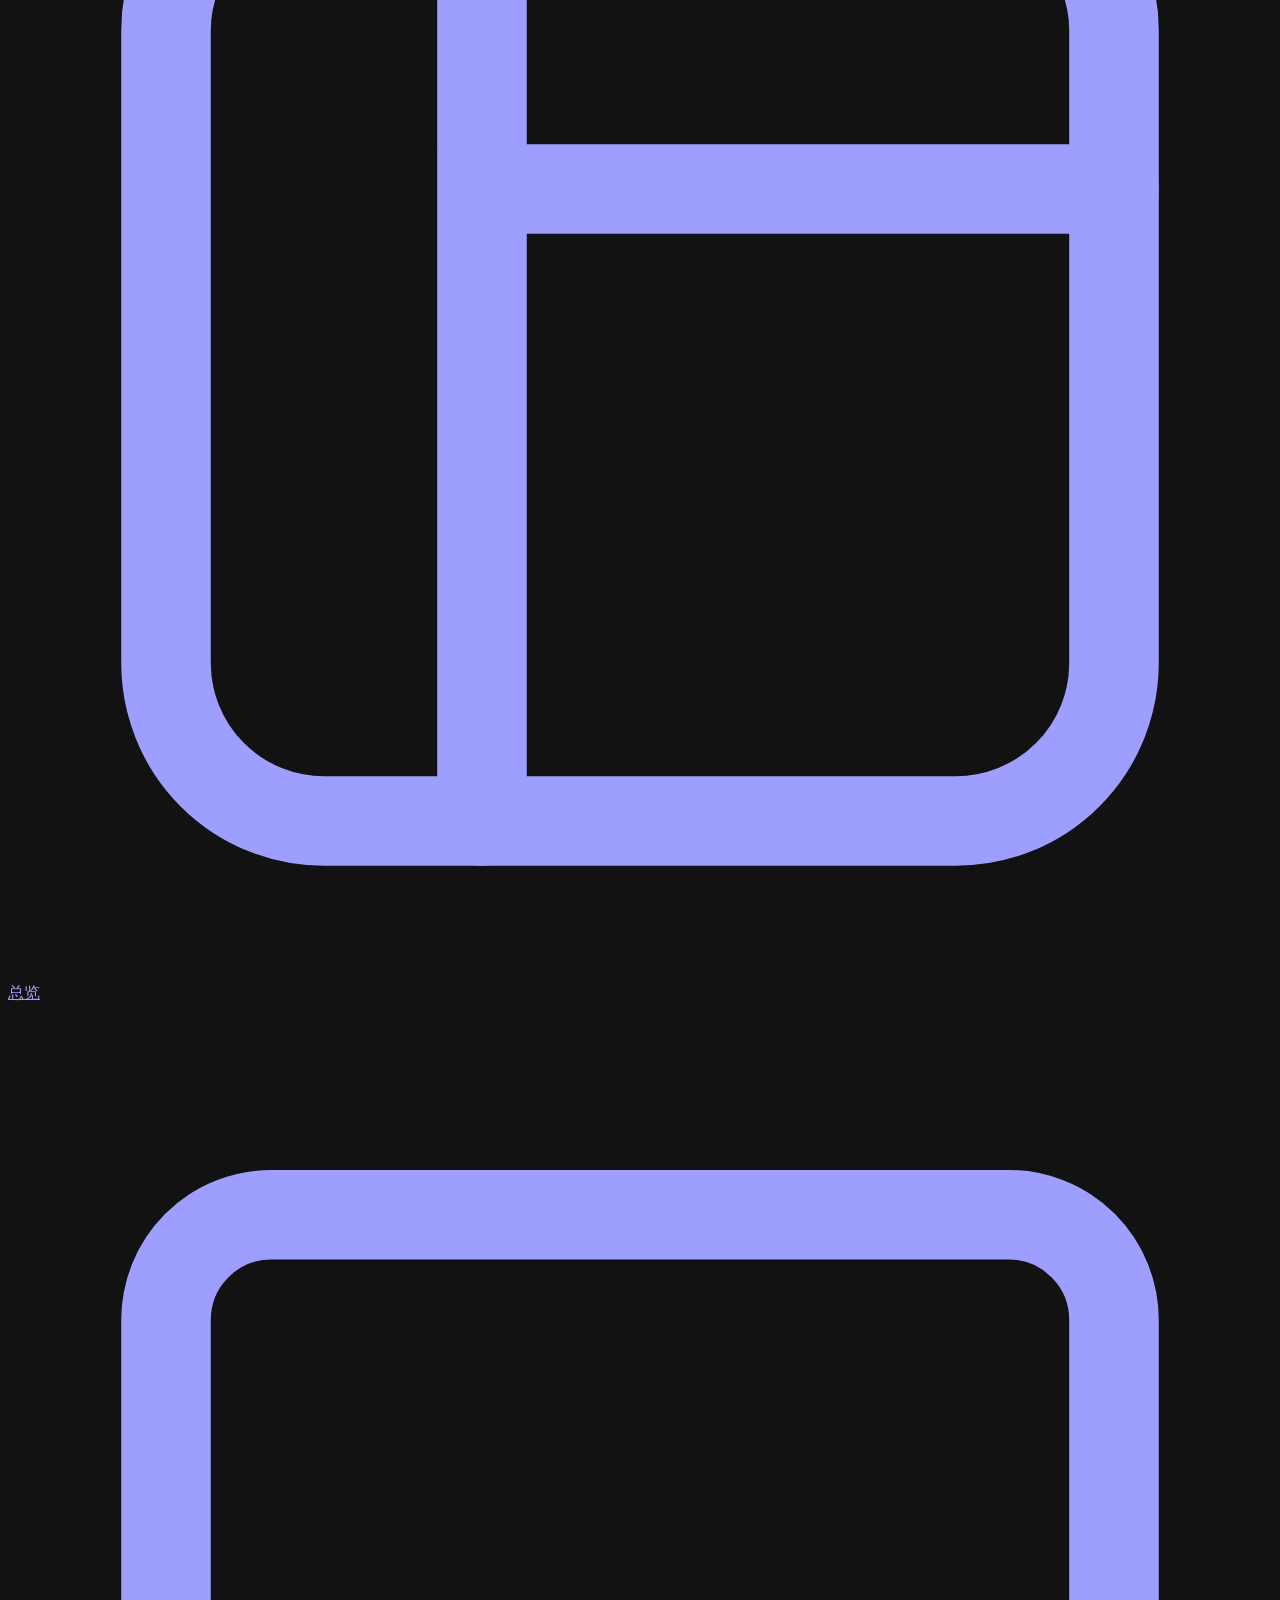
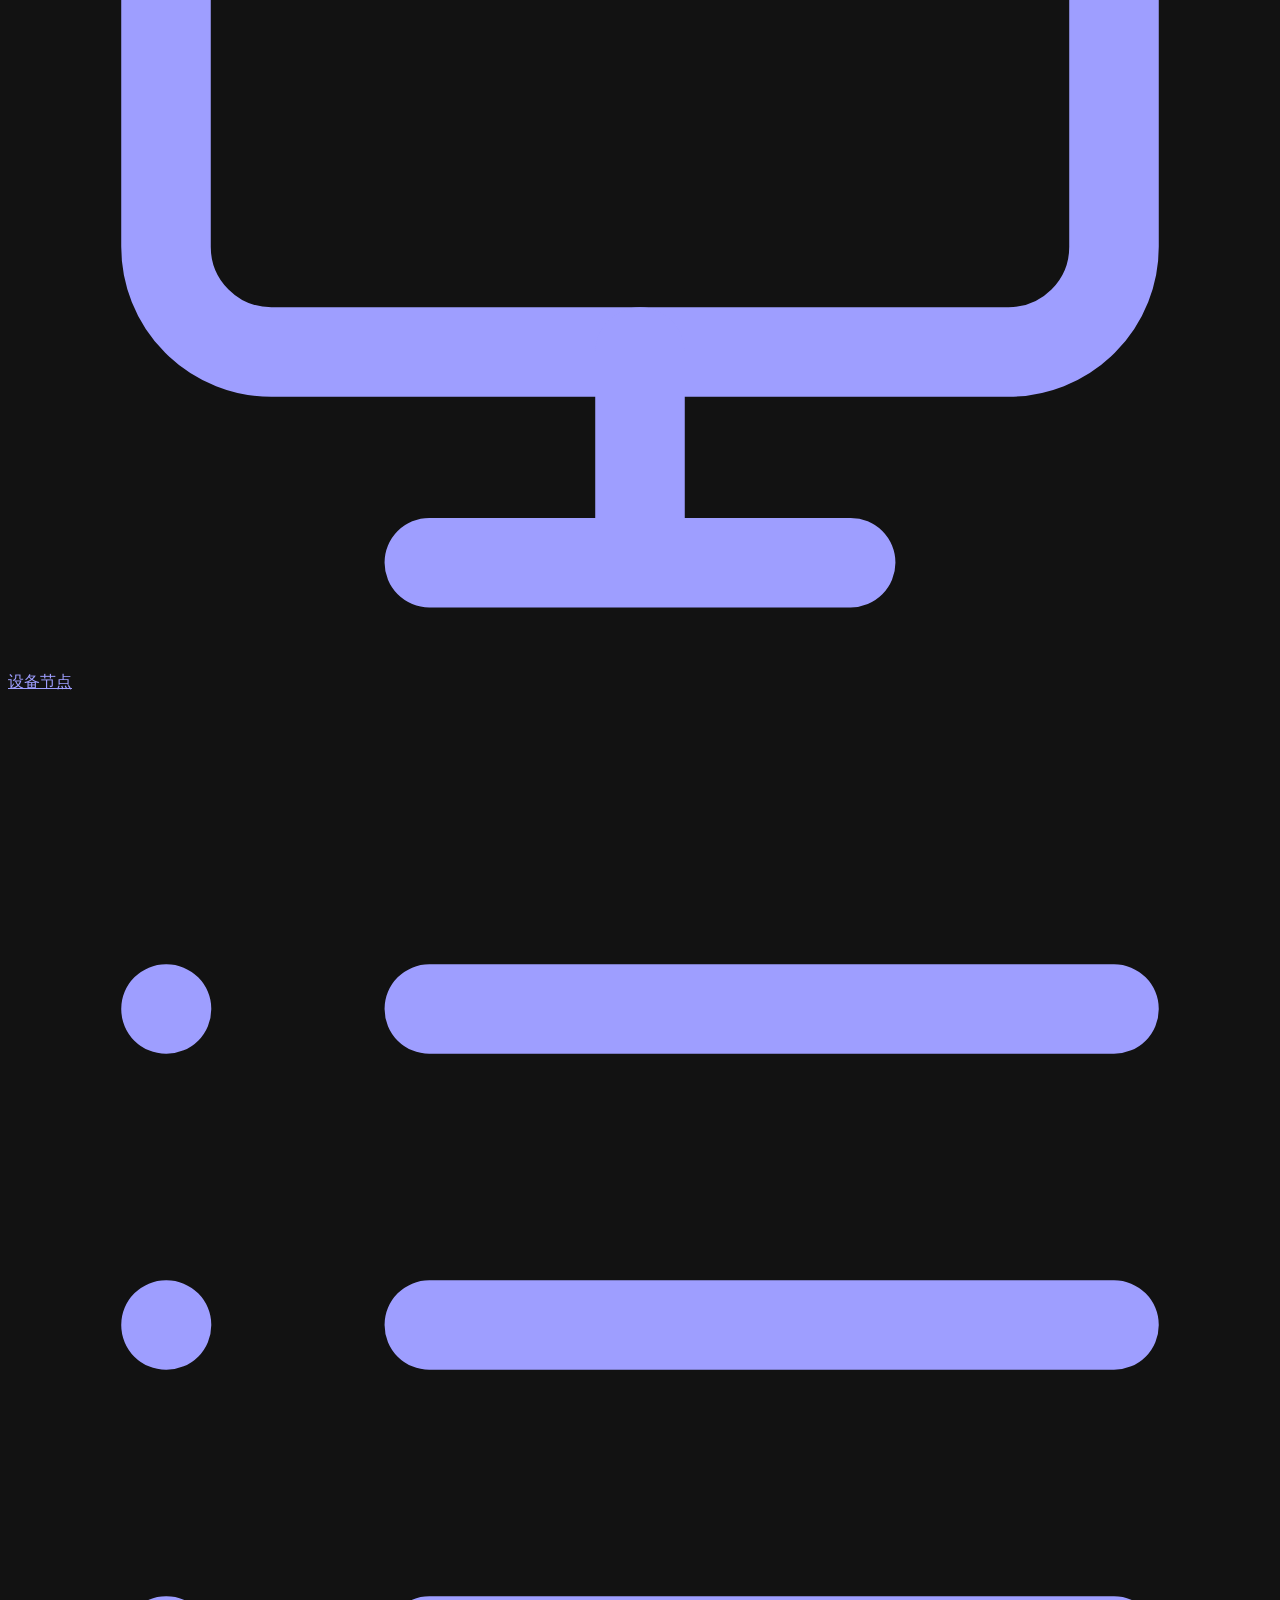
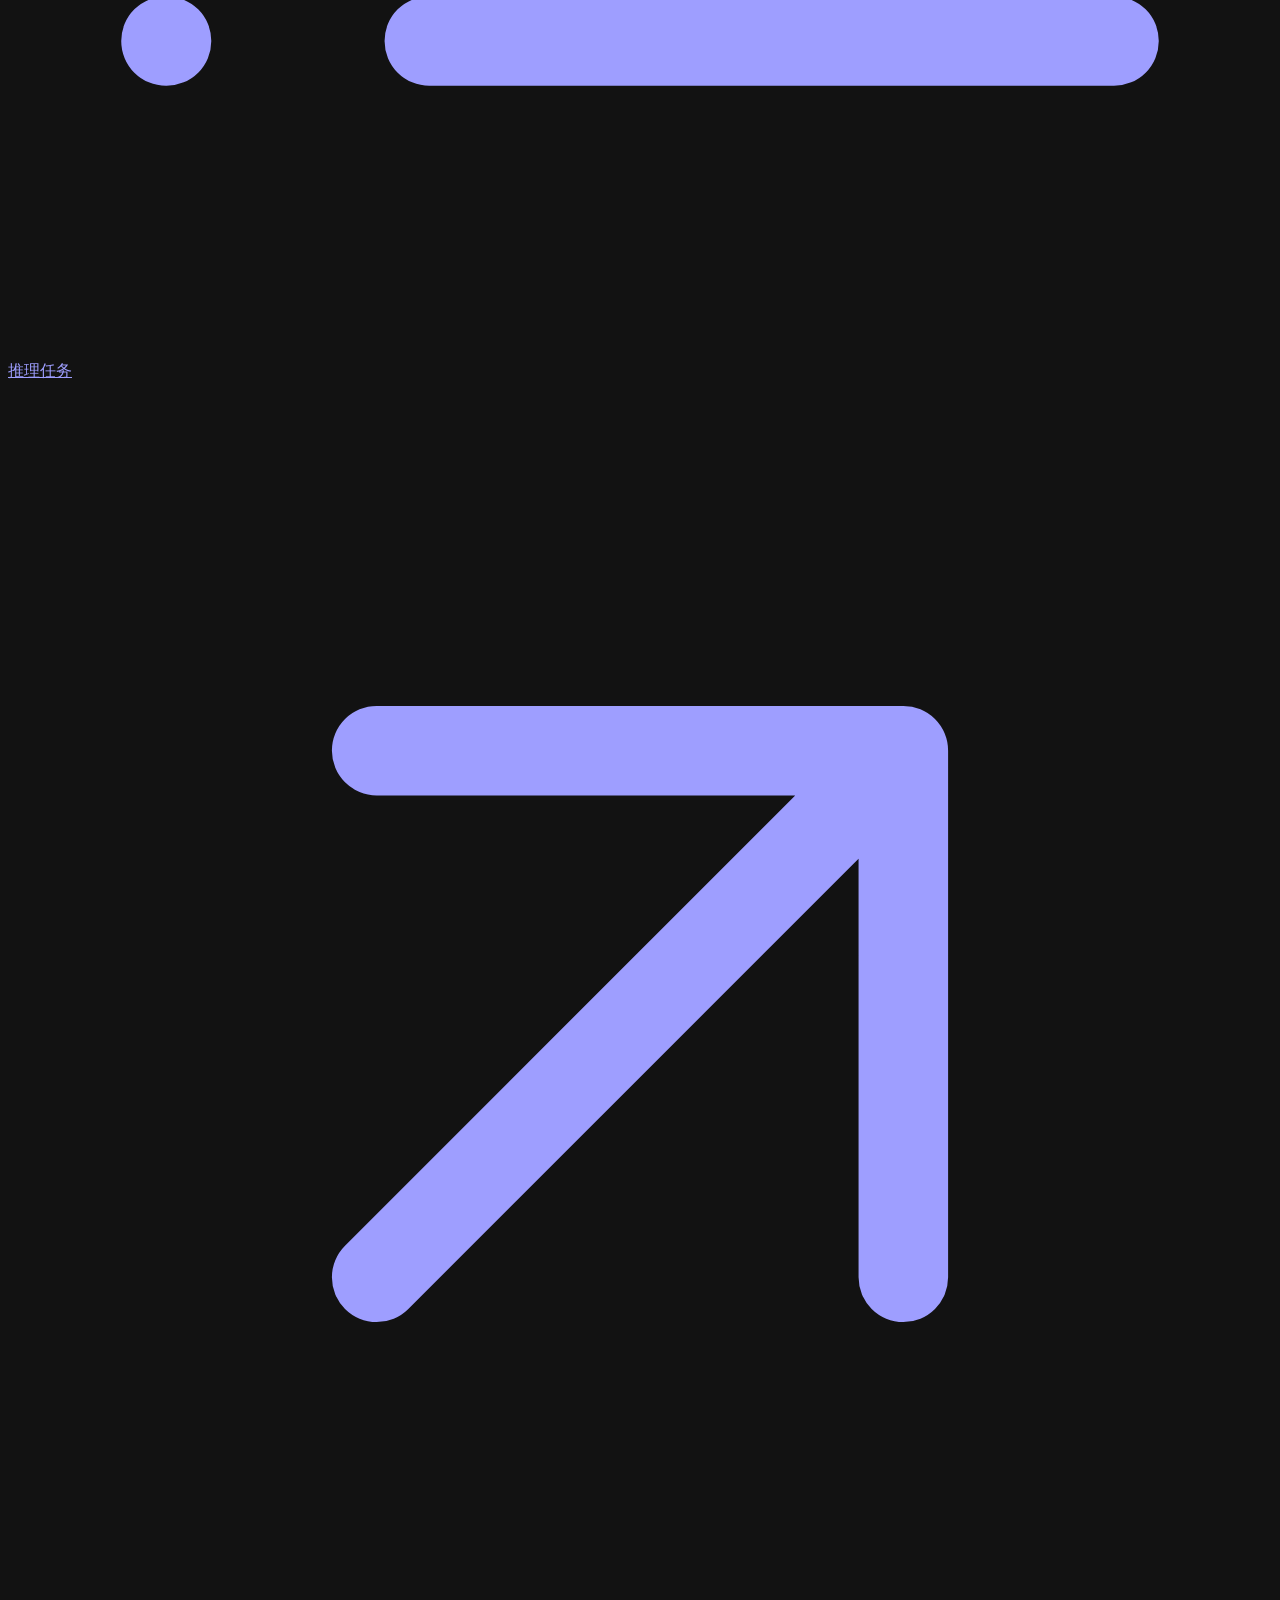
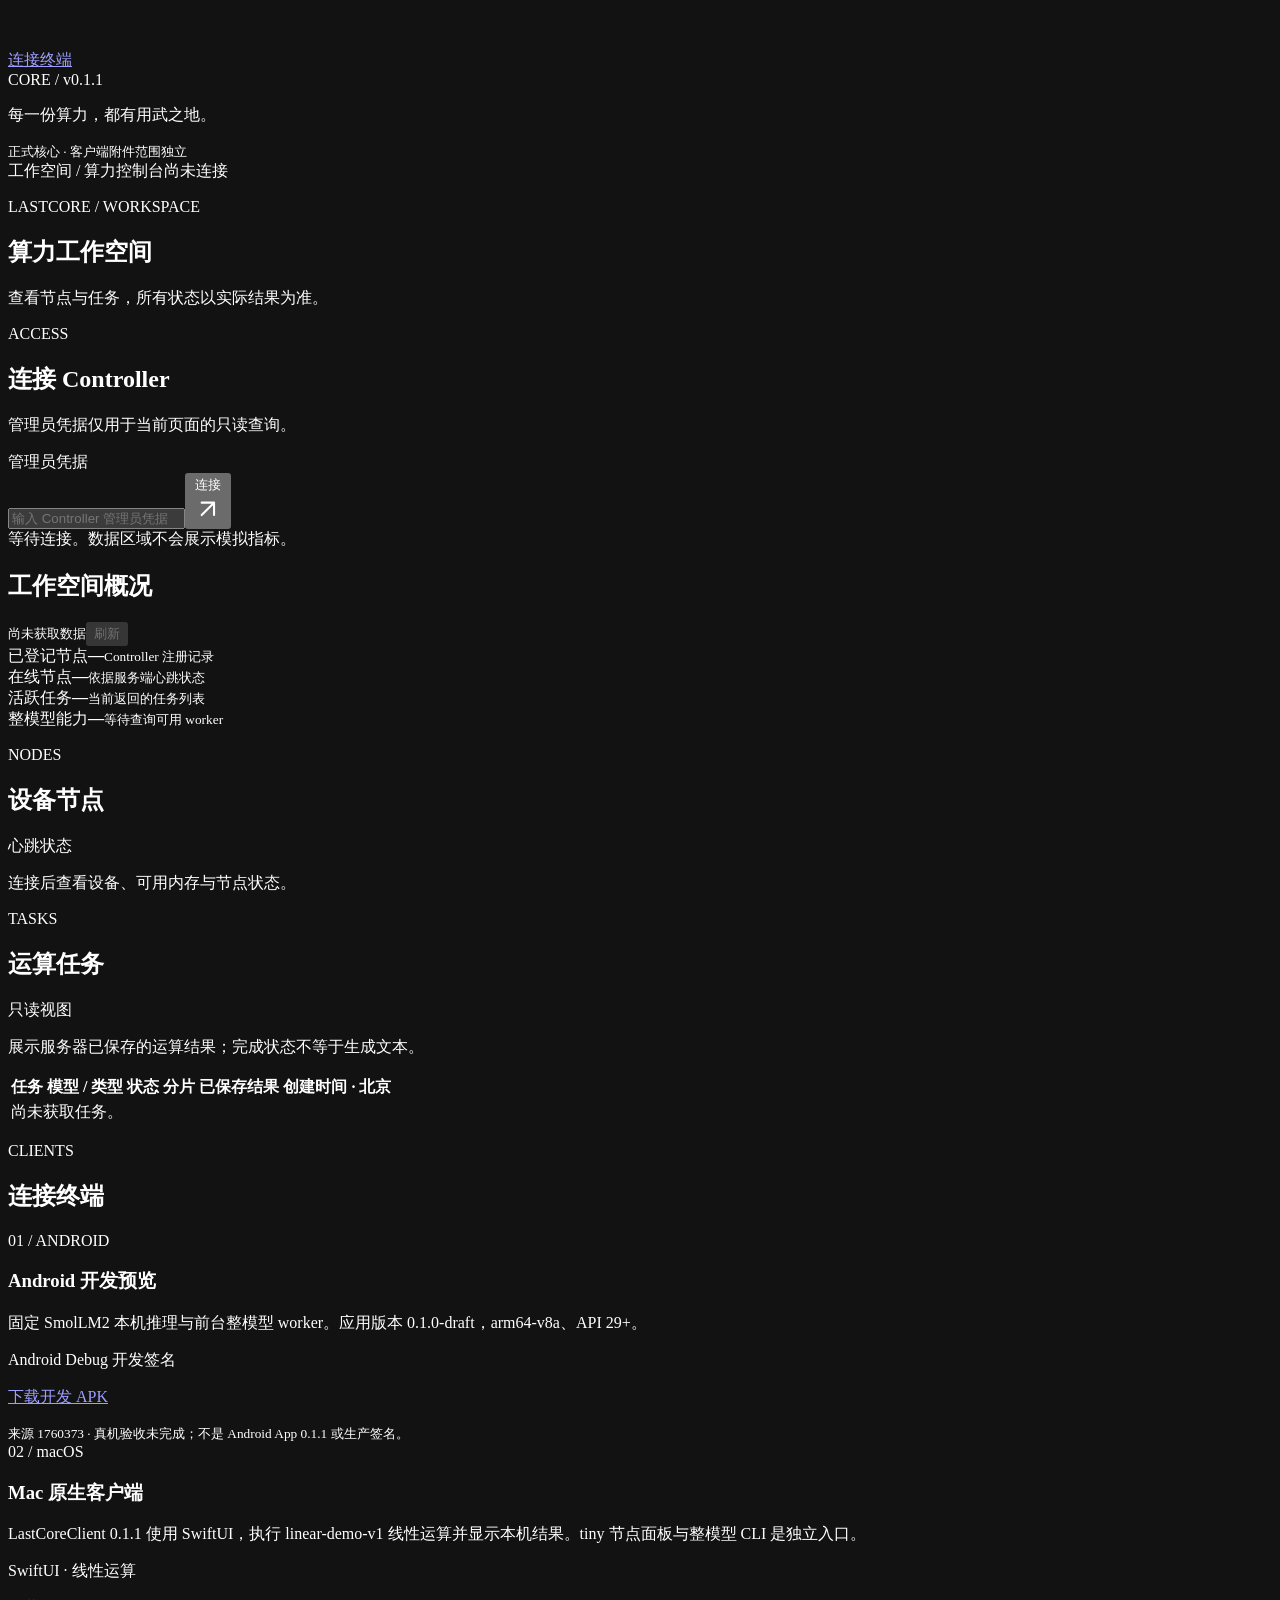
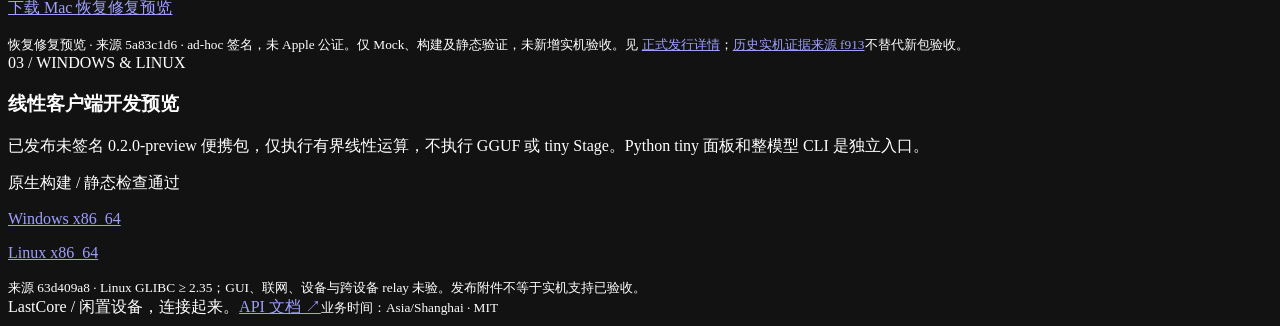
==== commit 148c9096: "docs(release): link fixed edge previews and preserve historical scope" ====
--- a/controller-server/app/ui/index.html
+++ b/controller-server/app/ui/index.html
@@ -18,6 +18,6 @@
 <section class="metrics" aria-label="真实数据概况"><article class="metric"><span>已登记节点</span><strong id="node-count">—</strong><small>Controller 注册记录</small></article><article class="metric"><span>在线节点</span><strong id="online-count">—</strong><small>依据服务端心跳状态</small></article><article class="metric"><span>活跃任务</span><strong id="active-count">—</strong><small>当前返回的任务列表</small></article><article class="metric"><span>整模型能力</span><strong id="worker-count">—</strong><small id="worker-note">等待查询可用 worker</small></article></section>
 <section id="nodes" class="card"><div class="section-head"><div><p class="eyebrow">NODES</p><h2>设备节点</h2></div><span class="badge">心跳状态</span></div><div id="node-list" class="node-grid"><p class="empty">连接后查看设备、可用内存与节点状态。</p></div></section>
 <section id="tasks" class="card"><div class="section-head"><div><p class="eyebrow">TASKS</p><h2>运算任务</h2></div><span class="badge">只读视图</span></div><p class="muted">展示服务器已保存的运算结果；完成状态不等于生成文本。</p><div class="table-wrap"><table><thead><tr><th>任务</th><th>模型 / 类型</th><th>状态</th><th>分片</th><th>已保存结果</th><th>创建时间 · 北京</th></tr></thead><tbody id="task-list"><tr><td colspan="6" class="empty">尚未获取任务。</td></tr></tbody></table></div></section>
-<section id="clients"><div class="section-head"><div><p class="eyebrow">CLIENTS</p><h2>连接终端</h2></div></div><div class="client-grid"><article class="card"><span class="platform">01 / ANDROID</span><h3>Android 开发预览</h3><p>固定 SmolLM2 本机推理与前台整模型 worker。应用版本 0.1.0-draft，arm64-v8a、API 29+。</p><span class="badge">Android Debug 开发签名</span><p><a class="secondary client-download" href="https://github.com/7onytang/LastCore/releases/download/v0.1.1/LastCore-Android-0.1.0-draft-arm64-dev-1760373.apk">下载开发 APK</a></p><small>来源 1760373 · 真机验收未完成；不是 Android App 0.1.1 或生产签名。</small></article><article class="card"><span class="platform">02 / macOS</span><h3>Mac 原生客户端</h3><p>LastCoreClient 0.1.1 使用 SwiftUI，执行 linear-demo-v1 线性运算并显示本机结果。tiny 节点面板与整模型 CLI 是独立入口。</p><span class="badge">SwiftUI · 线性运算</span><p><a class="secondary client-download" href="https://github.com/7onytang/LastCore/releases/download/v0.1.1/LastCoreClient-0.1.1-arm64-5a83c1d6.dmg">下载 Mac 恢复修复预览</a></p><small>恢复修复预览 · 来源 5a83c1d6 · ad-hoc 签名，未 Apple 公证。仅 Mock、构建及静态验证，未新增实机验收。见 <a href="https://github.com/7onytang/LastCore/releases/tag/v0.1.1">正式发行详情</a>；<a href="https://github.com/7onytang/LastCore/blob/main/submission/RELEASE-v0.1.1.md">历史实机证据来源 f913</a>不替代新包验收。</small></article><article class="card"><span class="platform">03 / WINDOWS &amp; LINUX</span><h3>线性客户端开发预览</h3><p>已发布未签名 0.2.0-preview 便携包，仅执行有界线性运算，不执行 GGUF 或 tiny Stage。Python tiny 面板和整模型 CLI 是独立入口。</p><span class="badge">原生构建 / 静态检查通过</span><p><a class="secondary client-download" href="https://github.com/7onytang/LastCore/releases/download/v0.1.1/LastCoreEdge-0.2.0-preview-windows-x86_64-85a1e232.zip">Windows x86_64</a></p><p><a class="secondary client-download" href="https://github.com/7onytang/LastCore/releases/download/v0.1.1/LastCoreEdge-0.2.0-preview-linux-x86_64-85a1e232.zip">Linux x86_64</a></p><small>来源 85a1e232 · Linux GLIBC ≥ 2.35；GUI、联网、设备与跨设备 relay 未验。发布附件不等于实机支持已验收。</small></article></div></section>
+<section id="clients"><div class="section-head"><div><p class="eyebrow">CLIENTS</p><h2>连接终端</h2></div></div><div class="client-grid"><article class="card"><span class="platform">01 / ANDROID</span><h3>Android 开发预览</h3><p>固定 SmolLM2 本机推理与前台整模型 worker。应用版本 0.1.0-draft，arm64-v8a、API 29+。</p><span class="badge">Android Debug 开发签名</span><p><a class="secondary client-download" href="https://github.com/7onytang/LastCore/releases/download/v0.1.1/LastCore-Android-0.1.0-draft-arm64-dev-1760373.apk">下载开发 APK</a></p><small>来源 1760373 · 真机验收未完成；不是 Android App 0.1.1 或生产签名。</small></article><article class="card"><span class="platform">02 / macOS</span><h3>Mac 原生客户端</h3><p>LastCoreClient 0.1.1 使用 SwiftUI，执行 linear-demo-v1 线性运算并显示本机结果。tiny 节点面板与整模型 CLI 是独立入口。</p><span class="badge">SwiftUI · 线性运算</span><p><a class="secondary client-download" href="https://github.com/7onytang/LastCore/releases/download/v0.1.1/LastCoreClient-0.1.1-arm64-5a83c1d6.dmg">下载 Mac 恢复修复预览</a></p><small>恢复修复预览 · 来源 5a83c1d6 · ad-hoc 签名，未 Apple 公证。仅 Mock、构建及静态验证，未新增实机验收。见 <a href="https://github.com/7onytang/LastCore/releases/tag/v0.1.1">正式发行详情</a>；<a href="https://github.com/7onytang/LastCore/blob/main/submission/RELEASE-v0.1.1.md">历史实机证据来源 f913</a>不替代新包验收。</small></article><article class="card"><span class="platform">03 / WINDOWS &amp; LINUX</span><h3>线性客户端开发预览</h3><p>已发布未签名 0.2.0-preview 便携包，仅执行有界线性运算，不执行 GGUF 或 tiny Stage。Python tiny 面板和整模型 CLI 是独立入口。</p><span class="badge">原生构建 / 静态检查通过</span><p><a class="secondary client-download" href="https://github.com/7onytang/LastCore/releases/download/v0.1.1/LastCoreEdge-0.2.0-preview-windows-x86_64-63d409a8.zip">Windows x86_64</a></p><p><a class="secondary client-download" href="https://github.com/7onytang/LastCore/releases/download/v0.1.1/LastCoreEdge-0.2.0-preview-linux-x86_64-63d409a8.zip">Linux x86_64</a></p><small>来源 63d409a8 · Linux GLIBC ≥ 2.35；GUI、联网、设备与跨设备 relay 未验。发布附件不等于实机支持已验收。</small></article></div></section>
 <footer><span>LastCore <span class="muted">/ 闲置设备，连接起来。</span></span><a href="/docs" id="api-docs">API 文档 ↗</a><small>业务时间：Asia/Shanghai · MIT</small></footer>
 </main></body></html>
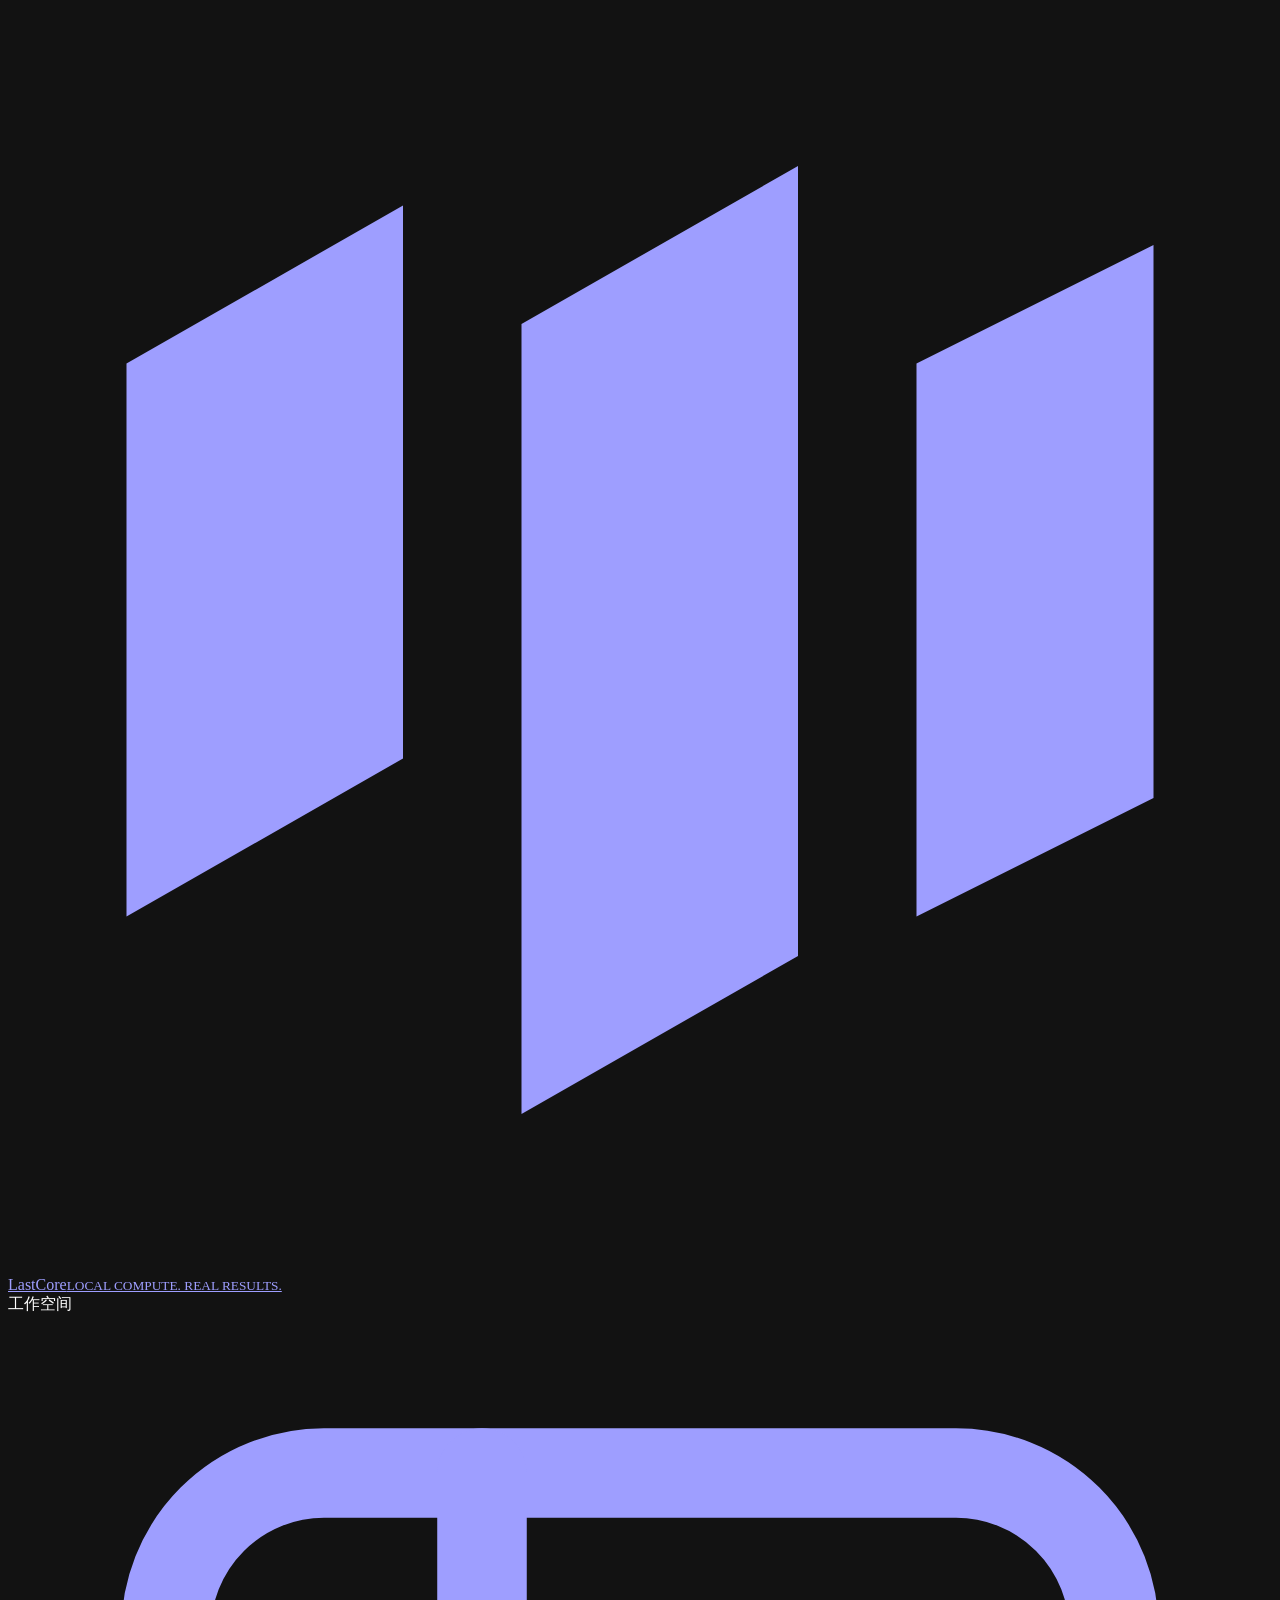
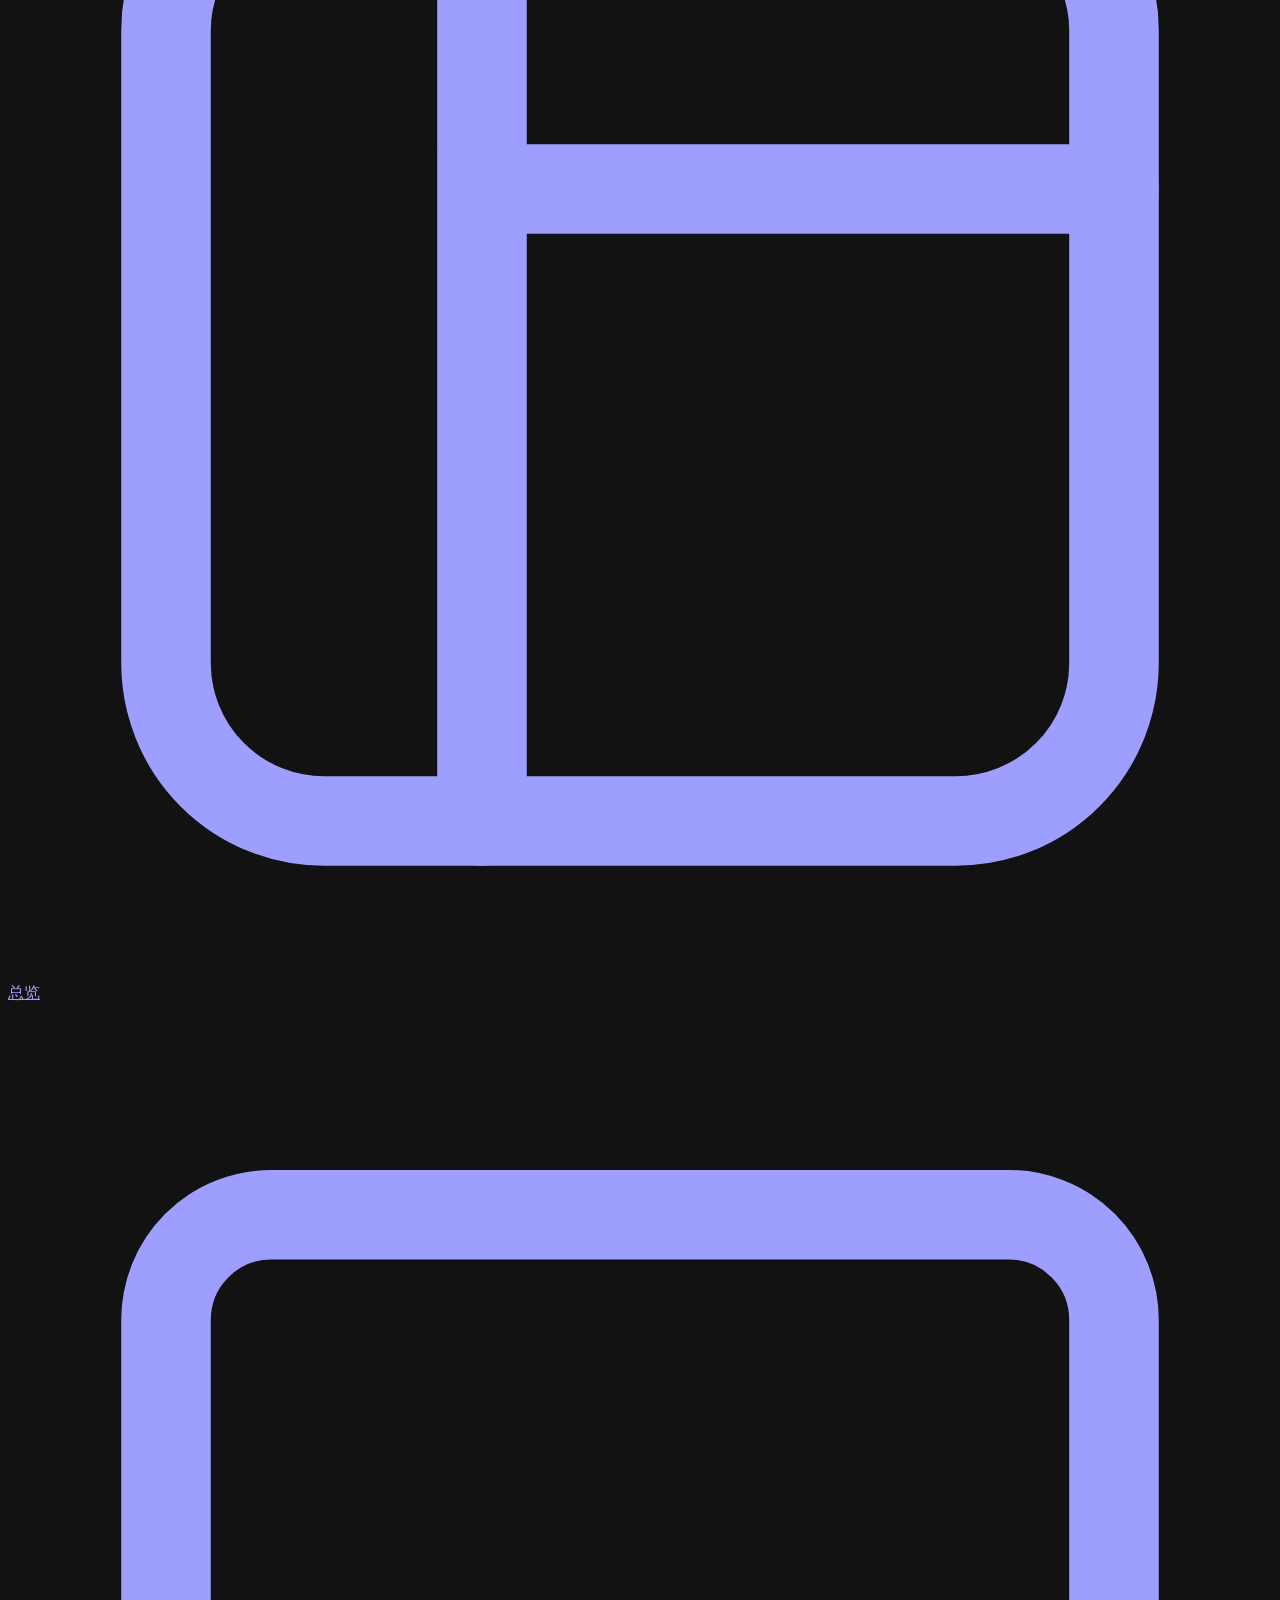
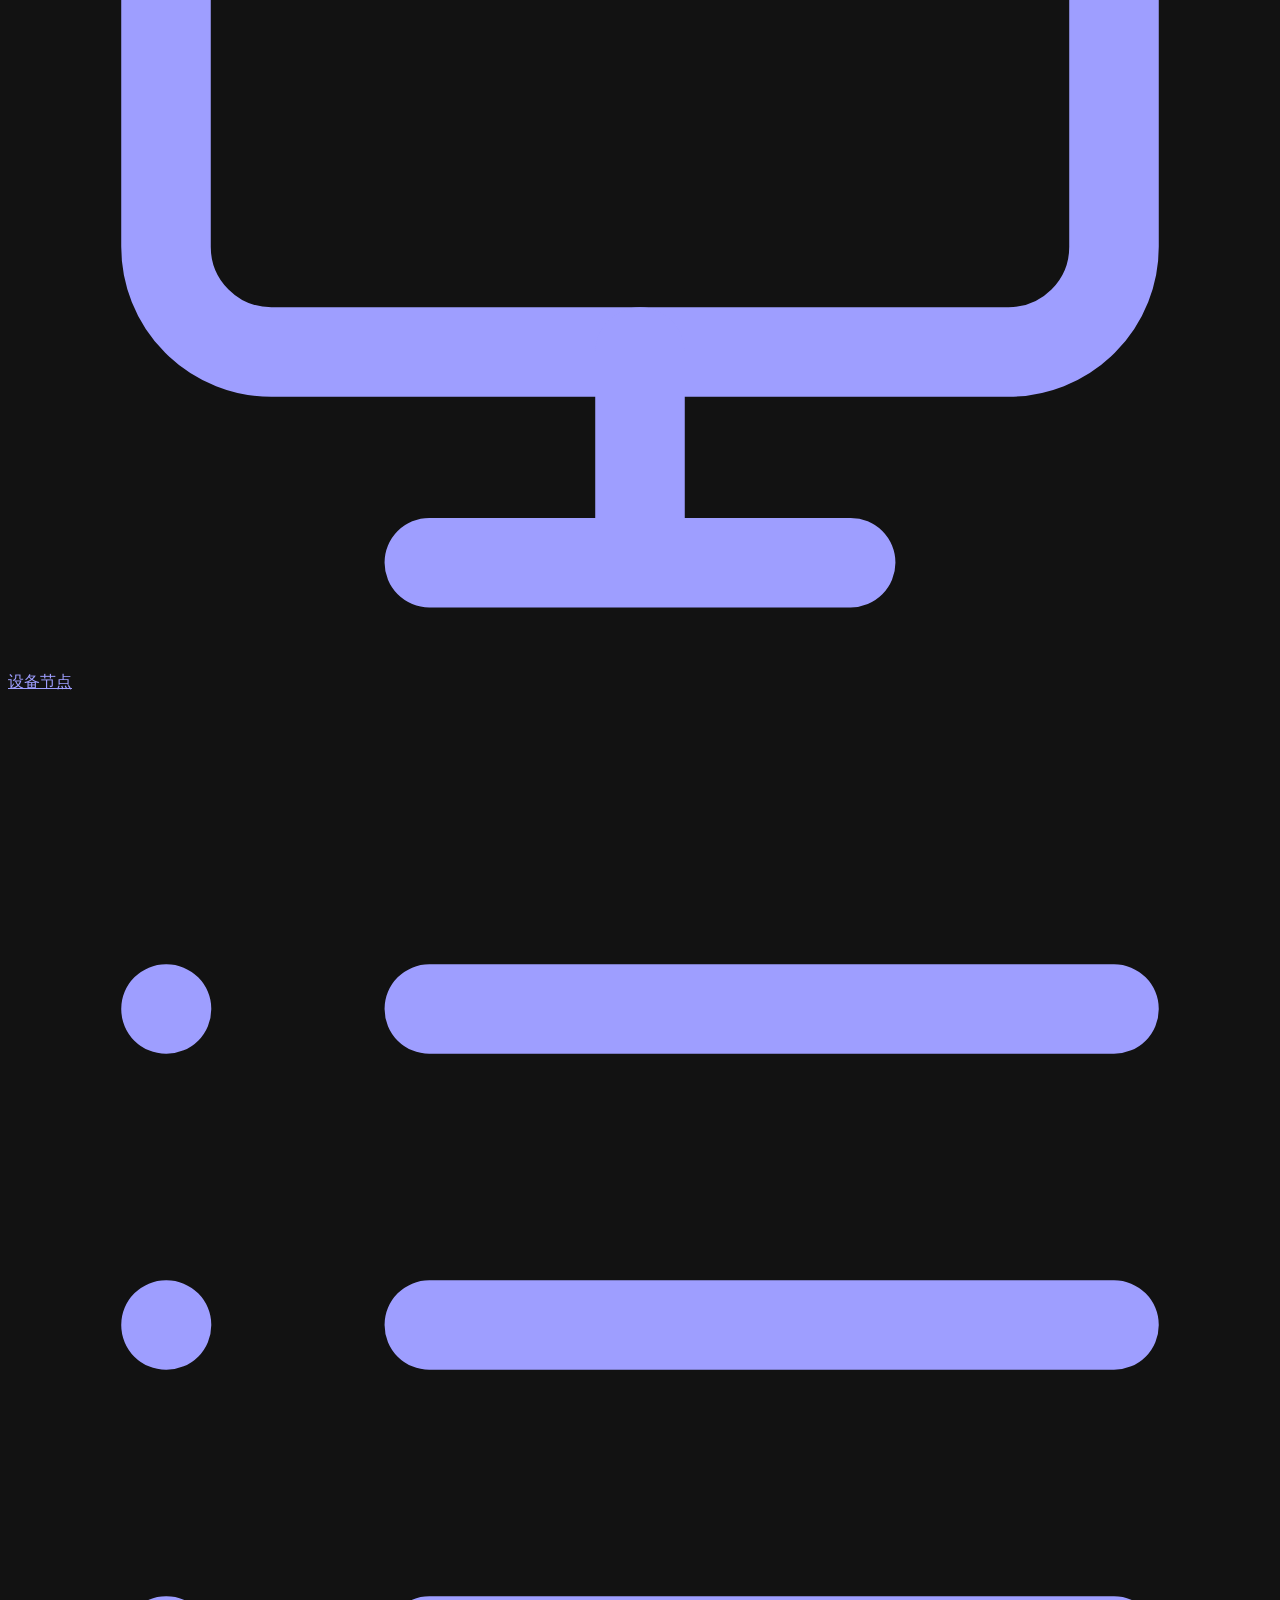
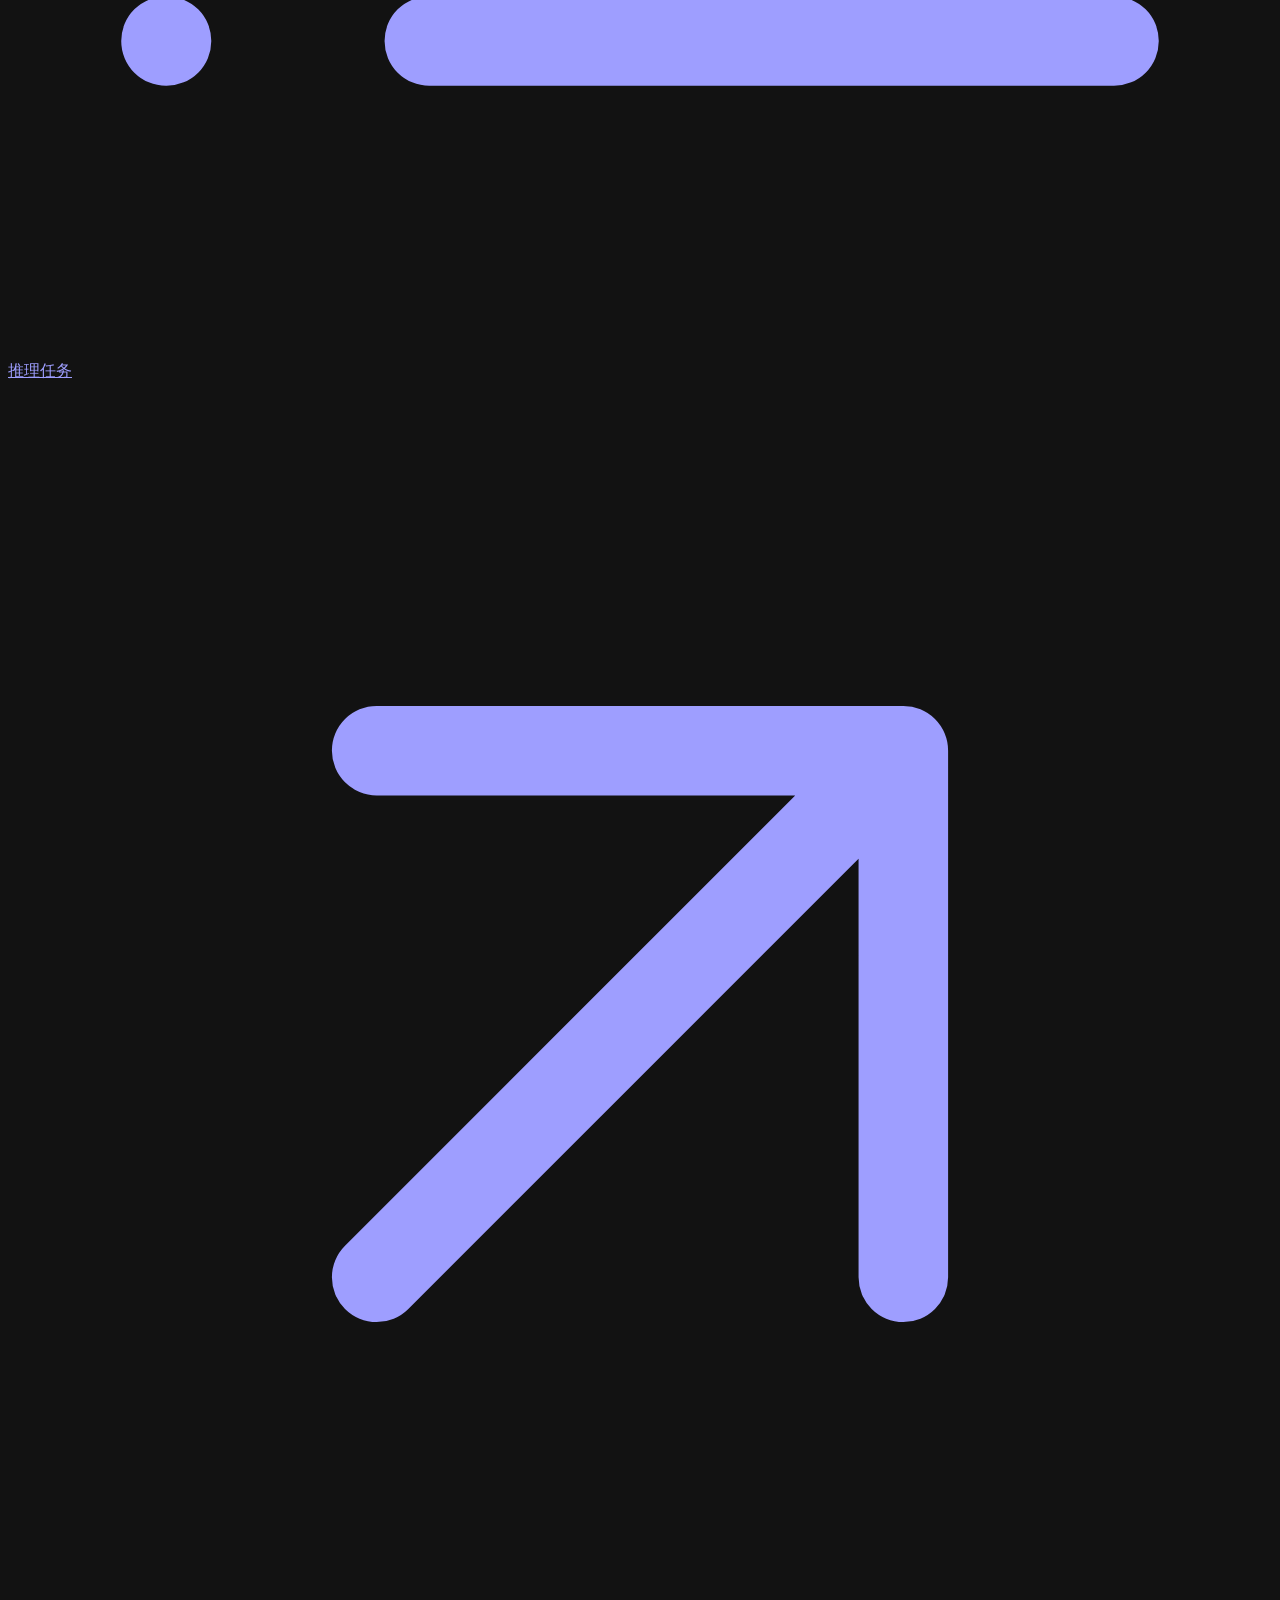
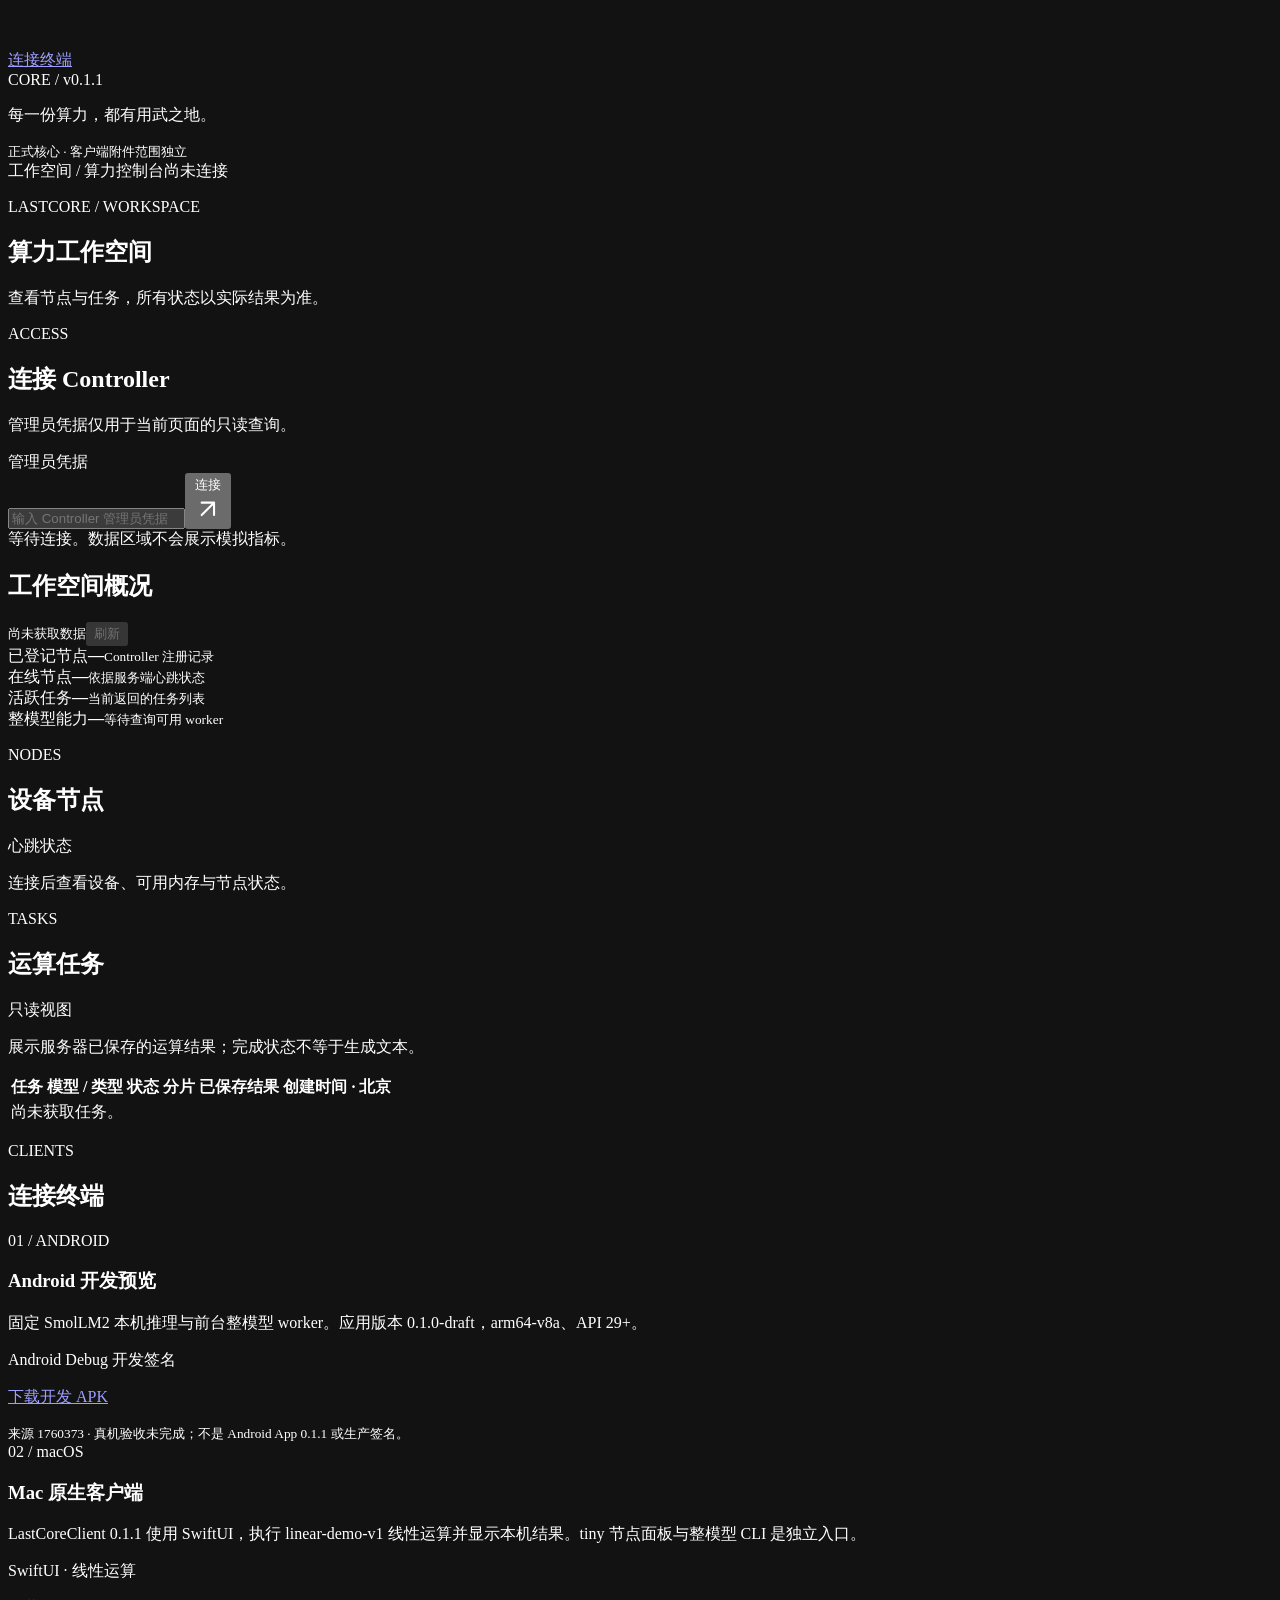
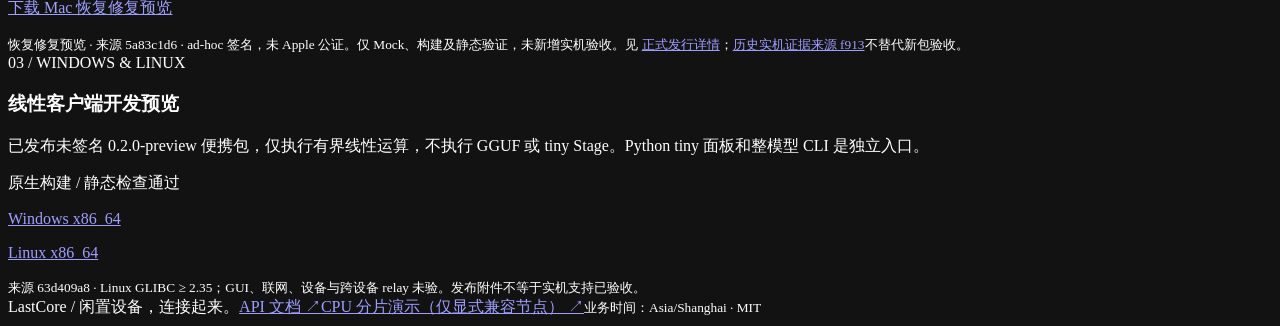
==== commit 59ffaabd: "fix: gate typed workloads and preserve legacy result recovery contracts" ====
--- a/controller-server/app/ui/index.html
+++ b/controller-server/app/ui/index.html
@@ -19,5 +19,6 @@
 <section id="nodes" class="card"><div class="section-head"><div><p class="eyebrow">NODES</p><h2>设备节点</h2></div><span class="badge">心跳状态</span></div><div id="node-list" class="node-grid"><p class="empty">连接后查看设备、可用内存与节点状态。</p></div></section>
 <section id="tasks" class="card"><div class="section-head"><div><p class="eyebrow">TASKS</p><h2>运算任务</h2></div><span class="badge">只读视图</span></div><p class="muted">展示服务器已保存的运算结果；完成状态不等于生成文本。</p><div class="table-wrap"><table><thead><tr><th>任务</th><th>模型 / 类型</th><th>状态</th><th>分片</th><th>已保存结果</th><th>创建时间 · 北京</th></tr></thead><tbody id="task-list"><tr><td colspan="6" class="empty">尚未获取任务。</td></tr></tbody></table></div></section>
 <section id="clients"><div class="section-head"><div><p class="eyebrow">CLIENTS</p><h2>连接终端</h2></div></div><div class="client-grid"><article class="card"><span class="platform">01 / ANDROID</span><h3>Android 开发预览</h3><p>固定 SmolLM2 本机推理与前台整模型 worker。应用版本 0.1.0-draft，arm64-v8a、API 29+。</p><span class="badge">Android Debug 开发签名</span><p><a class="secondary client-download" href="https://github.com/7onytang/LastCore/releases/download/v0.1.1/LastCore-Android-0.1.0-draft-arm64-dev-1760373.apk">下载开发 APK</a></p><small>来源 1760373 · 真机验收未完成；不是 Android App 0.1.1 或生产签名。</small></article><article class="card"><span class="platform">02 / macOS</span><h3>Mac 原生客户端</h3><p>LastCoreClient 0.1.1 使用 SwiftUI，执行 linear-demo-v1 线性运算并显示本机结果。tiny 节点面板与整模型 CLI 是独立入口。</p><span class="badge">SwiftUI · 线性运算</span><p><a class="secondary client-download" href="https://github.com/7onytang/LastCore/releases/download/v0.1.1/LastCoreClient-0.1.1-arm64-5a83c1d6.dmg">下载 Mac 恢复修复预览</a></p><small>恢复修复预览 · 来源 5a83c1d6 · ad-hoc 签名，未 Apple 公证。仅 Mock、构建及静态验证，未新增实机验收。见 <a href="https://github.com/7onytang/LastCore/releases/tag/v0.1.1">正式发行详情</a>；<a href="https://github.com/7onytang/LastCore/blob/main/submission/RELEASE-v0.1.1.md">历史实机证据来源 f913</a>不替代新包验收。</small></article><article class="card"><span class="platform">03 / WINDOWS &amp; LINUX</span><h3>线性客户端开发预览</h3><p>已发布未签名 0.2.0-preview 便携包，仅执行有界线性运算，不执行 GGUF 或 tiny Stage。Python tiny 面板和整模型 CLI 是独立入口。</p><span class="badge">原生构建 / 静态检查通过</span><p><a class="secondary client-download" href="https://github.com/7onytang/LastCore/releases/download/v0.1.1/LastCoreEdge-0.2.0-preview-windows-x86_64-63d409a8.zip">Windows x86_64</a></p><p><a class="secondary client-download" href="https://github.com/7onytang/LastCore/releases/download/v0.1.1/LastCoreEdge-0.2.0-preview-linux-x86_64-63d409a8.zip">Linux x86_64</a></p><small>来源 63d409a8 · Linux GLIBC ≥ 2.35；GUI、联网、设备与跨设备 relay 未验。发布附件不等于实机支持已验收。</small></article></div></section>
-<footer><span>LastCore <span class="muted">/ 闲置设备，连接起来。</span></span><a href="/docs" id="api-docs">API 文档 ↗</a><small>业务时间：Asia/Shanghai · MIT</small></footer>
-</main></body></html>
+<footer><span>LastCore <span class="muted">/ 闲置设备，连接起来。</span></span><a href="/docs" id="api-docs">API 文档 ↗</a><a href="/workloads">CPU 分片演示（仅显式兼容节点） ↗</a><small>业务时间：Asia/Shanghai · MIT</small></footer>
+</main>
+</body></html>
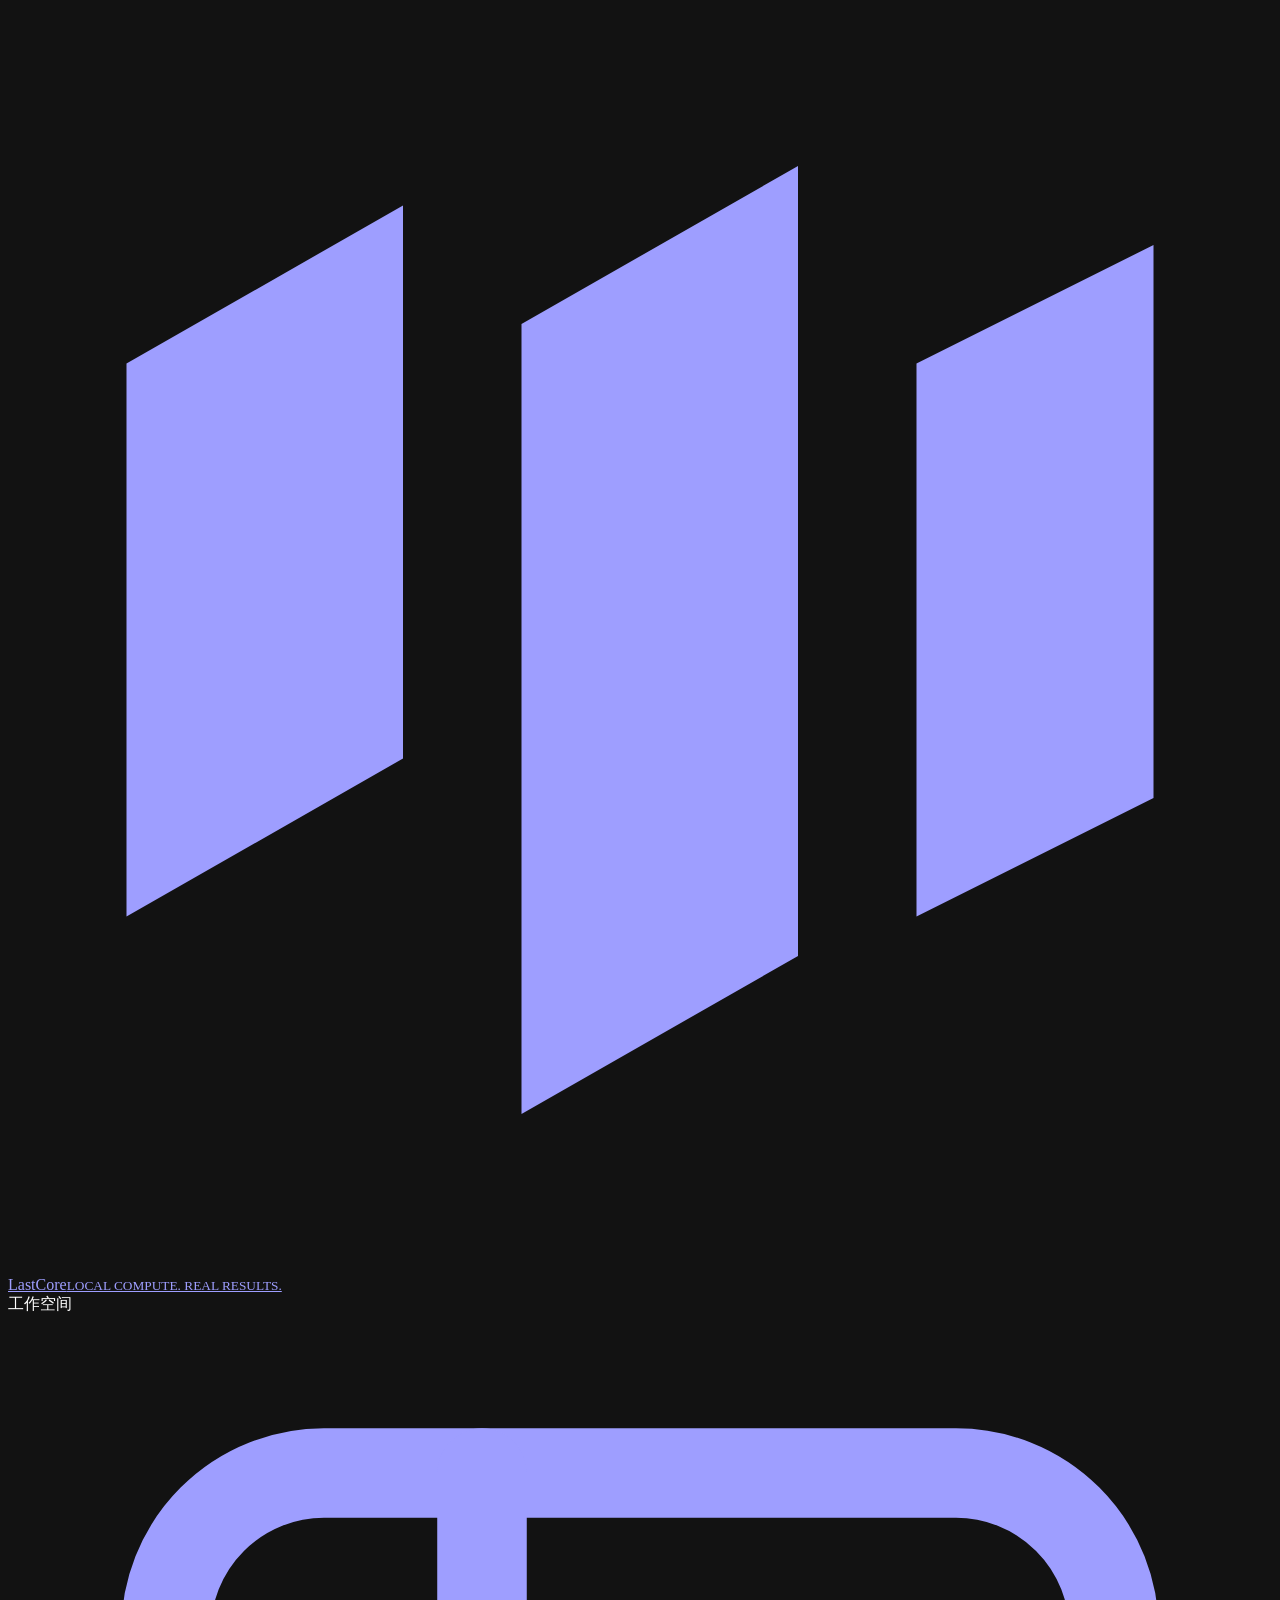
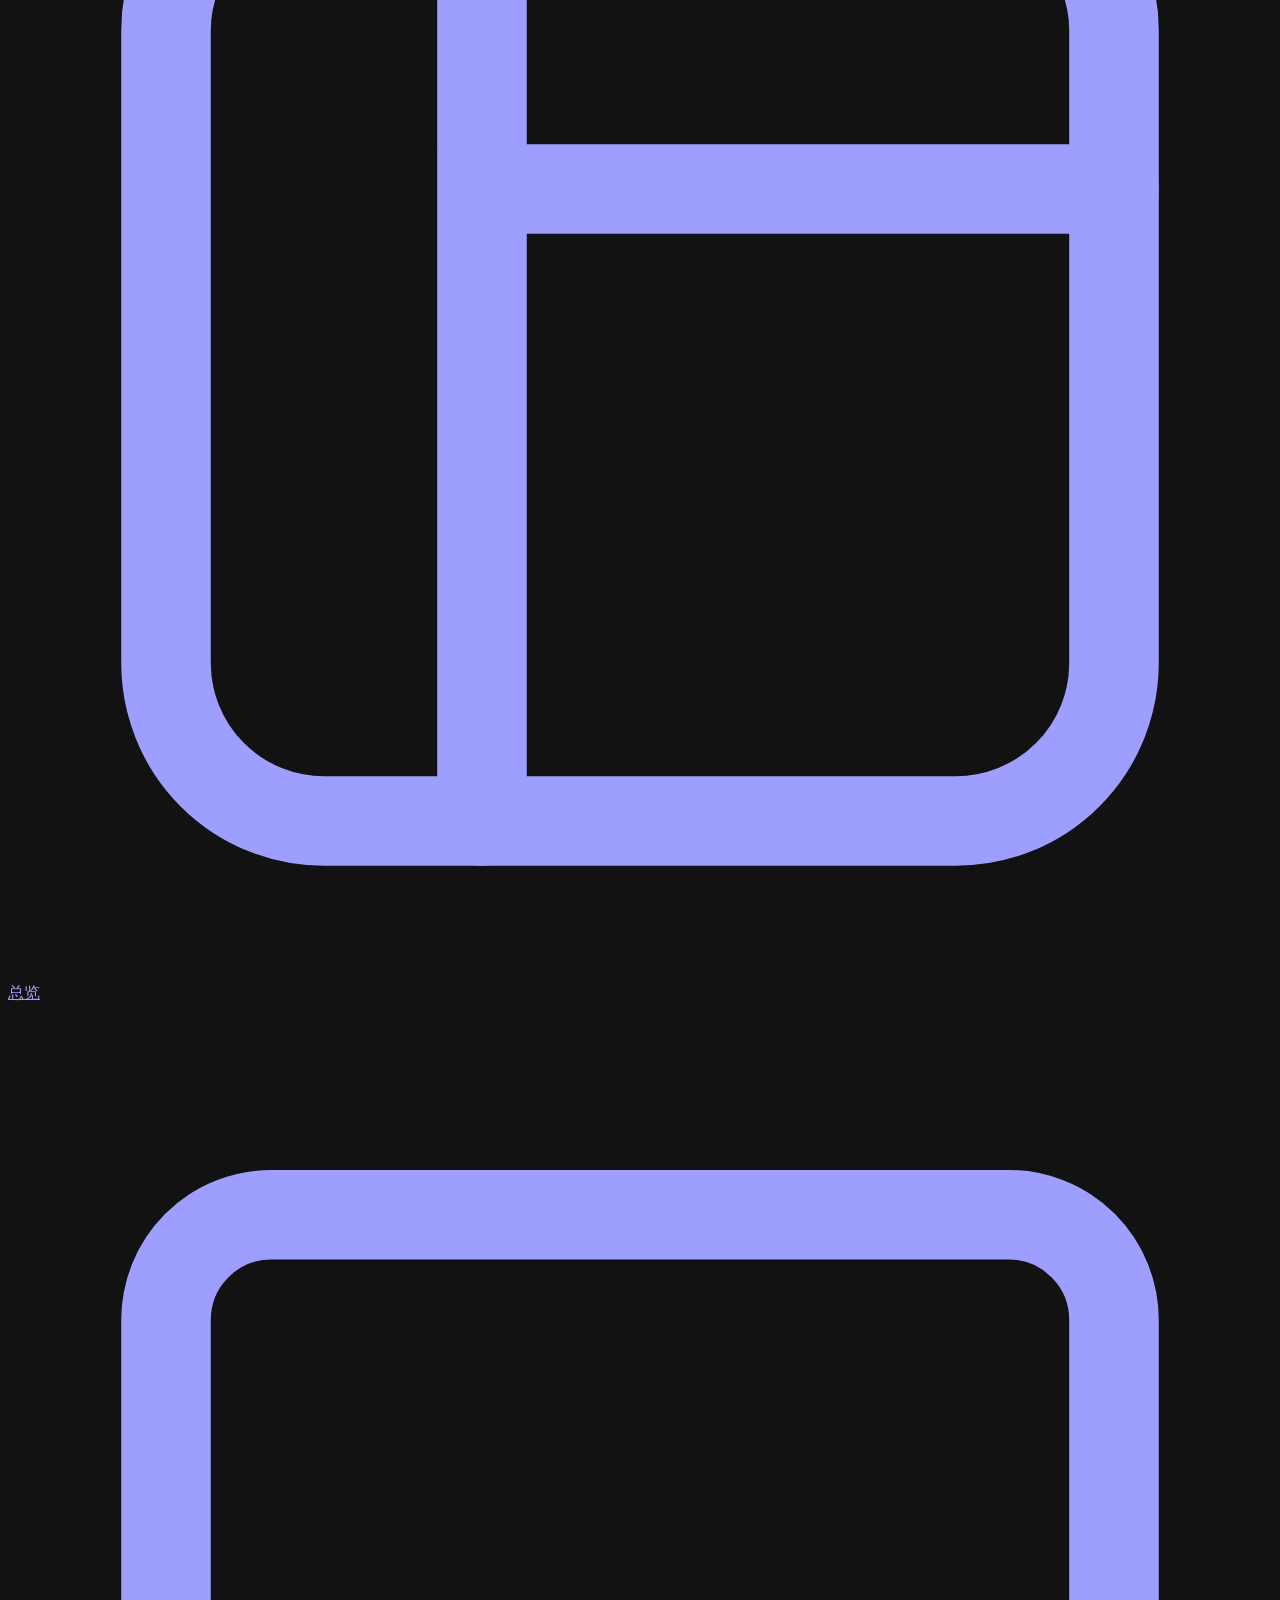
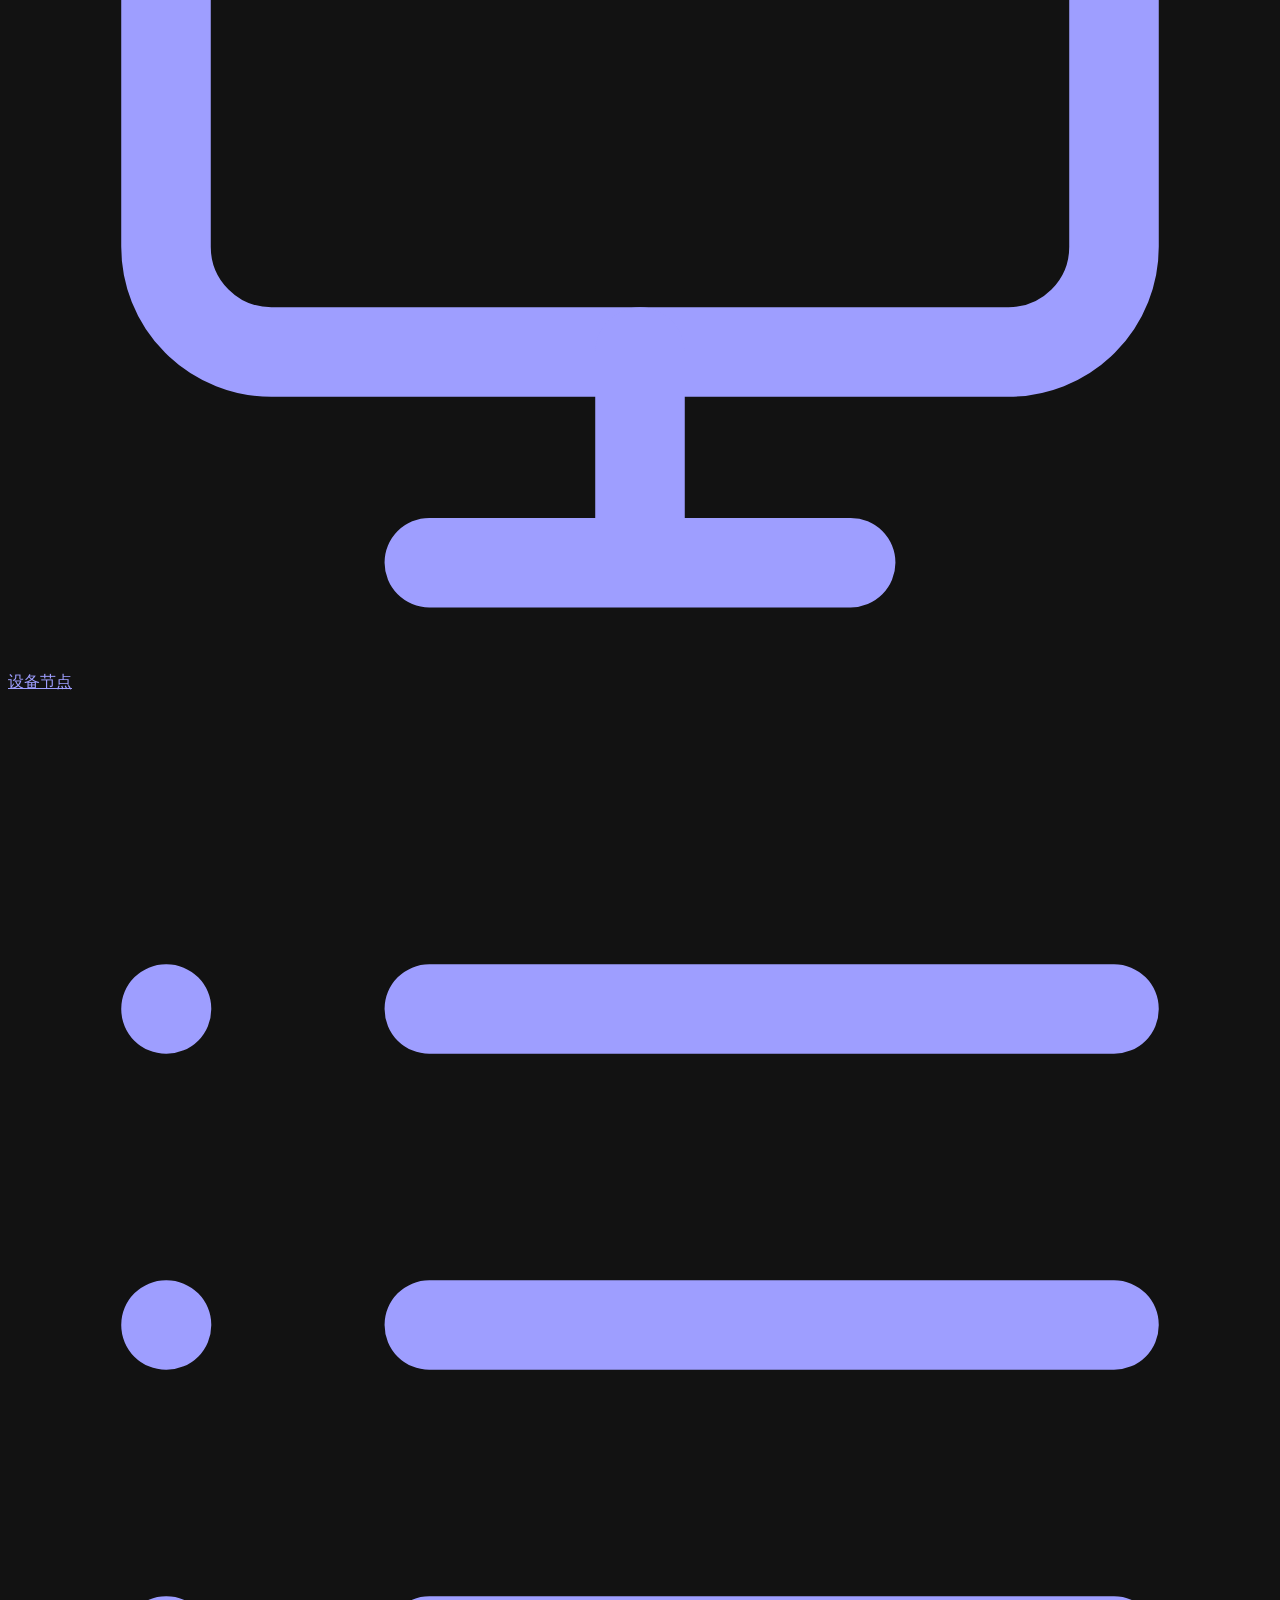
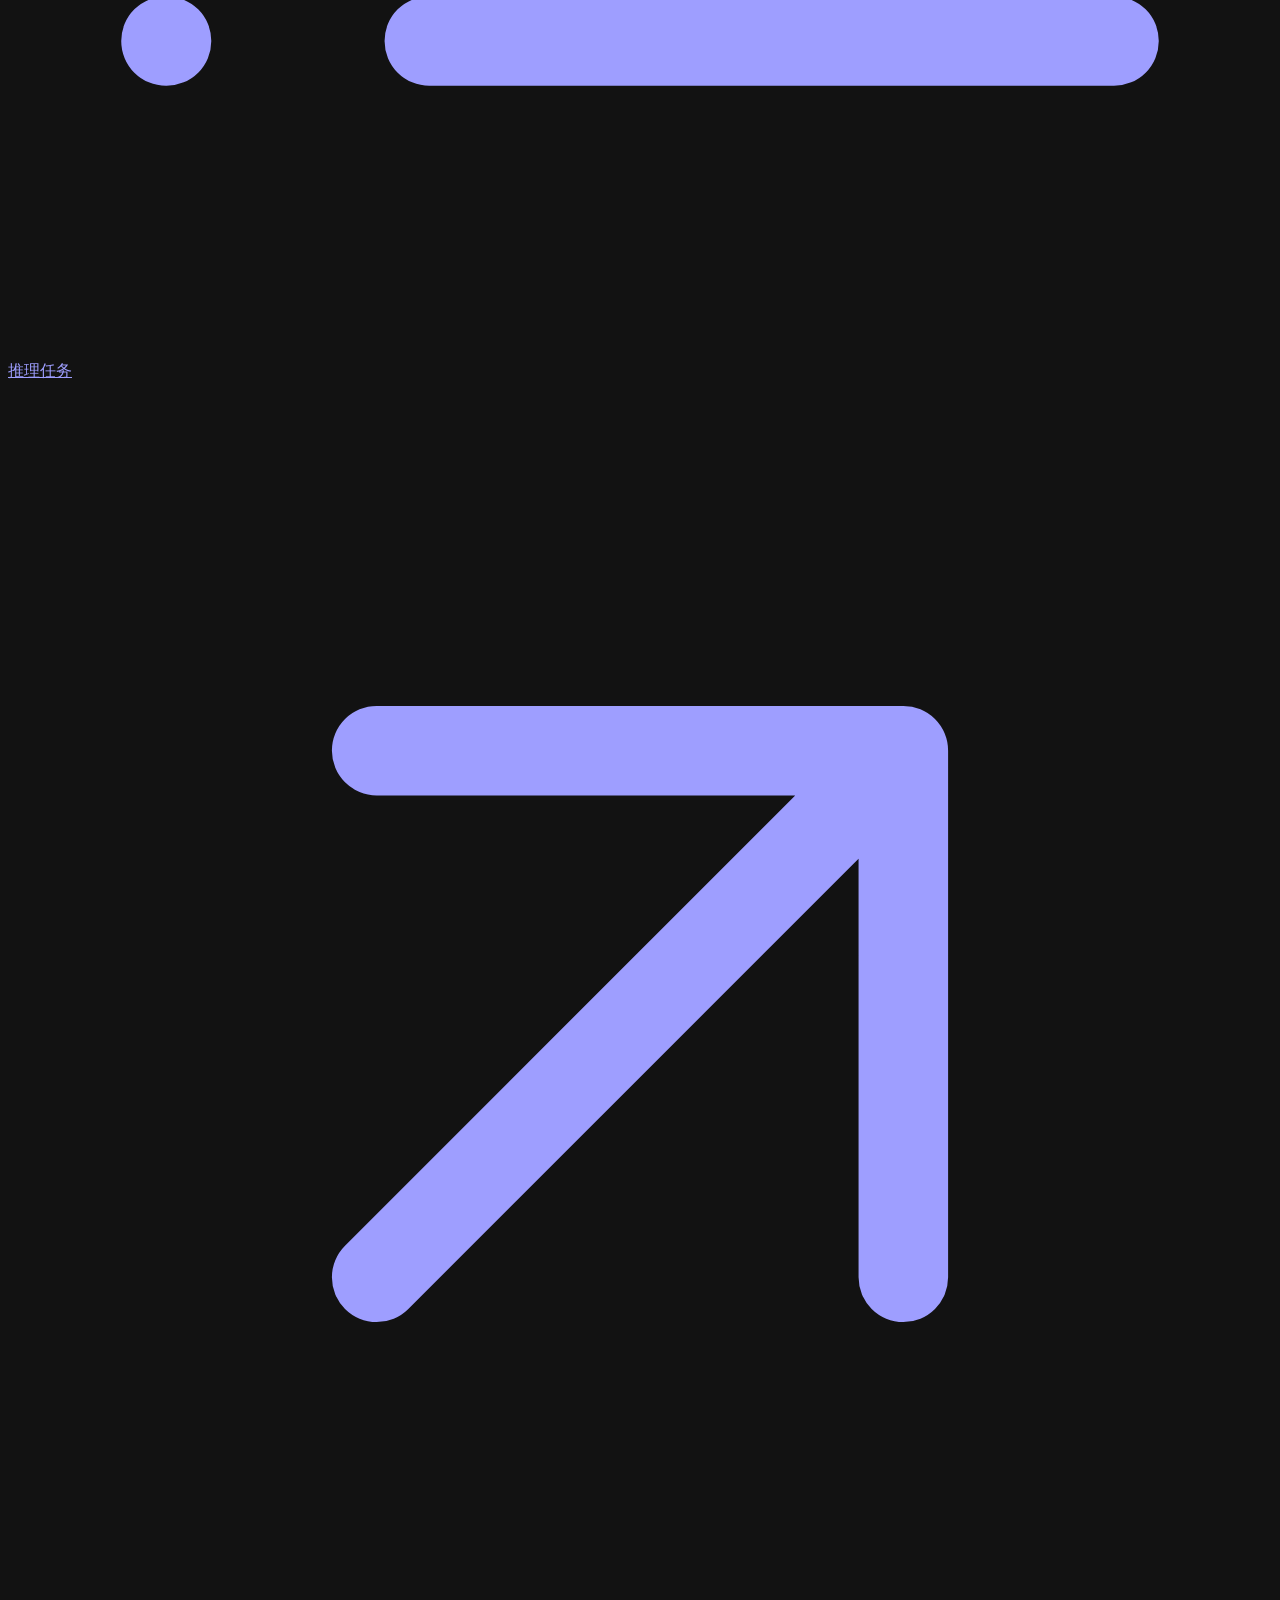
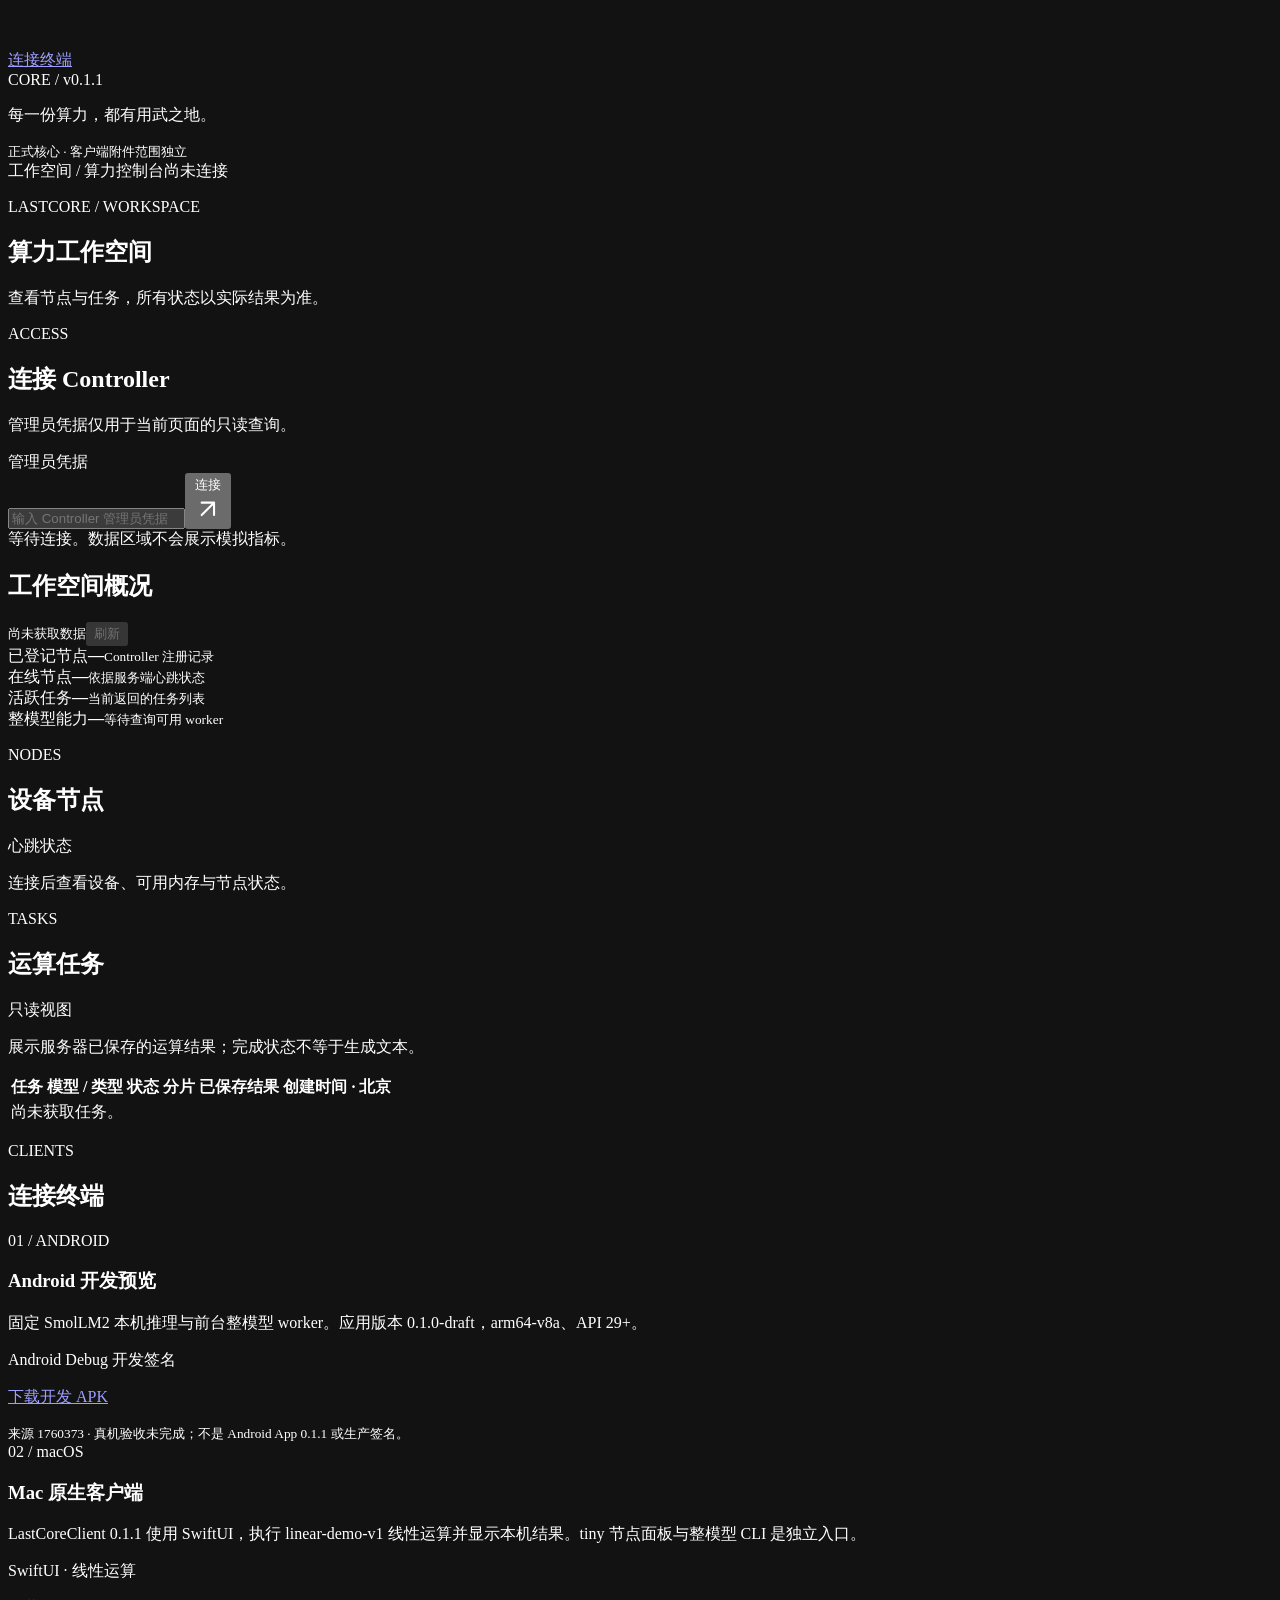
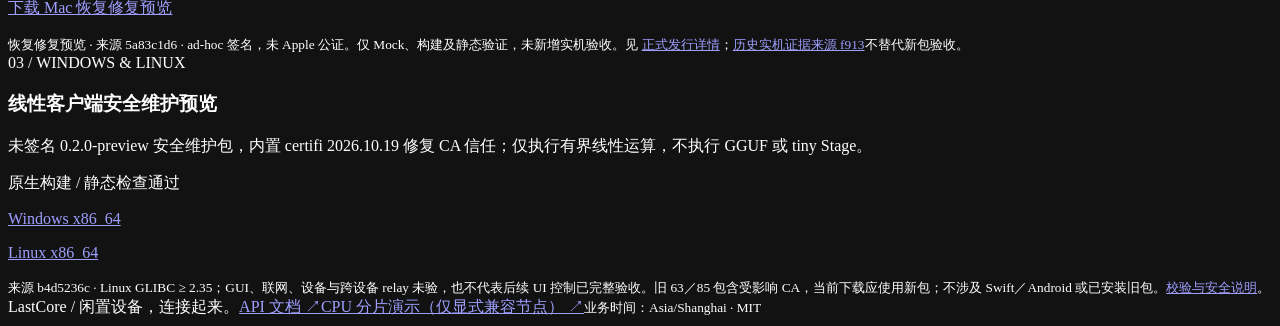
==== commit 90ff85fd: "docs: point current edge downloads to the CA security preview" ====
--- a/controller-server/app/ui/index.html
+++ b/controller-server/app/ui/index.html
@@ -18,7 +18,7 @@
 <section class="metrics" aria-label="真实数据概况"><article class="metric"><span>已登记节点</span><strong id="node-count">—</strong><small>Controller 注册记录</small></article><article class="metric"><span>在线节点</span><strong id="online-count">—</strong><small>依据服务端心跳状态</small></article><article class="metric"><span>活跃任务</span><strong id="active-count">—</strong><small>当前返回的任务列表</small></article><article class="metric"><span>整模型能力</span><strong id="worker-count">—</strong><small id="worker-note">等待查询可用 worker</small></article></section>
 <section id="nodes" class="card"><div class="section-head"><div><p class="eyebrow">NODES</p><h2>设备节点</h2></div><span class="badge">心跳状态</span></div><div id="node-list" class="node-grid"><p class="empty">连接后查看设备、可用内存与节点状态。</p></div></section>
 <section id="tasks" class="card"><div class="section-head"><div><p class="eyebrow">TASKS</p><h2>运算任务</h2></div><span class="badge">只读视图</span></div><p class="muted">展示服务器已保存的运算结果；完成状态不等于生成文本。</p><div class="table-wrap"><table><thead><tr><th>任务</th><th>模型 / 类型</th><th>状态</th><th>分片</th><th>已保存结果</th><th>创建时间 · 北京</th></tr></thead><tbody id="task-list"><tr><td colspan="6" class="empty">尚未获取任务。</td></tr></tbody></table></div></section>
-<section id="clients"><div class="section-head"><div><p class="eyebrow">CLIENTS</p><h2>连接终端</h2></div></div><div class="client-grid"><article class="card"><span class="platform">01 / ANDROID</span><h3>Android 开发预览</h3><p>固定 SmolLM2 本机推理与前台整模型 worker。应用版本 0.1.0-draft，arm64-v8a、API 29+。</p><span class="badge">Android Debug 开发签名</span><p><a class="secondary client-download" href="https://github.com/7onytang/LastCore/releases/download/v0.1.1/LastCore-Android-0.1.0-draft-arm64-dev-1760373.apk">下载开发 APK</a></p><small>来源 1760373 · 真机验收未完成；不是 Android App 0.1.1 或生产签名。</small></article><article class="card"><span class="platform">02 / macOS</span><h3>Mac 原生客户端</h3><p>LastCoreClient 0.1.1 使用 SwiftUI，执行 linear-demo-v1 线性运算并显示本机结果。tiny 节点面板与整模型 CLI 是独立入口。</p><span class="badge">SwiftUI · 线性运算</span><p><a class="secondary client-download" href="https://github.com/7onytang/LastCore/releases/download/v0.1.1/LastCoreClient-0.1.1-arm64-5a83c1d6.dmg">下载 Mac 恢复修复预览</a></p><small>恢复修复预览 · 来源 5a83c1d6 · ad-hoc 签名，未 Apple 公证。仅 Mock、构建及静态验证，未新增实机验收。见 <a href="https://github.com/7onytang/LastCore/releases/tag/v0.1.1">正式发行详情</a>；<a href="https://github.com/7onytang/LastCore/blob/main/submission/RELEASE-v0.1.1.md">历史实机证据来源 f913</a>不替代新包验收。</small></article><article class="card"><span class="platform">03 / WINDOWS &amp; LINUX</span><h3>线性客户端开发预览</h3><p>已发布未签名 0.2.0-preview 便携包，仅执行有界线性运算，不执行 GGUF 或 tiny Stage。Python tiny 面板和整模型 CLI 是独立入口。</p><span class="badge">原生构建 / 静态检查通过</span><p><a class="secondary client-download" href="https://github.com/7onytang/LastCore/releases/download/v0.1.1/LastCoreEdge-0.2.0-preview-windows-x86_64-63d409a8.zip">Windows x86_64</a></p><p><a class="secondary client-download" href="https://github.com/7onytang/LastCore/releases/download/v0.1.1/LastCoreEdge-0.2.0-preview-linux-x86_64-63d409a8.zip">Linux x86_64</a></p><small>来源 63d409a8 · Linux GLIBC ≥ 2.35；GUI、联网、设备与跨设备 relay 未验。发布附件不等于实机支持已验收。</small></article></div></section>
+<section id="clients"><div class="section-head"><div><p class="eyebrow">CLIENTS</p><h2>连接终端</h2></div></div><div class="client-grid"><article class="card"><span class="platform">01 / ANDROID</span><h3>Android 开发预览</h3><p>固定 SmolLM2 本机推理与前台整模型 worker。应用版本 0.1.0-draft，arm64-v8a、API 29+。</p><span class="badge">Android Debug 开发签名</span><p><a class="secondary client-download" href="https://github.com/7onytang/LastCore/releases/download/v0.1.1/LastCore-Android-0.1.0-draft-arm64-dev-1760373.apk">下载开发 APK</a></p><small>来源 1760373 · 真机验收未完成；不是 Android App 0.1.1 或生产签名。</small></article><article class="card"><span class="platform">02 / macOS</span><h3>Mac 原生客户端</h3><p>LastCoreClient 0.1.1 使用 SwiftUI，执行 linear-demo-v1 线性运算并显示本机结果。tiny 节点面板与整模型 CLI 是独立入口。</p><span class="badge">SwiftUI · 线性运算</span><p><a class="secondary client-download" href="https://github.com/7onytang/LastCore/releases/download/v0.1.1/LastCoreClient-0.1.1-arm64-5a83c1d6.dmg">下载 Mac 恢复修复预览</a></p><small>恢复修复预览 · 来源 5a83c1d6 · ad-hoc 签名，未 Apple 公证。仅 Mock、构建及静态验证，未新增实机验收。见 <a href="https://github.com/7onytang/LastCore/releases/tag/v0.1.1">正式发行详情</a>；<a href="https://github.com/7onytang/LastCore/blob/main/submission/RELEASE-v0.1.1.md">历史实机证据来源 f913</a>不替代新包验收。</small></article><article class="card"><span class="platform">03 / WINDOWS &amp; LINUX</span><h3>线性客户端安全维护预览</h3><p>未签名 0.2.0-preview 安全维护包，内置 certifi 2026.10.19 修复 CA 信任；仅执行有界线性运算，不执行 GGUF 或 tiny Stage。</p><span class="badge">原生构建 / 静态检查通过</span><p><a class="secondary client-download" href="https://github.com/7onytang/LastCore/releases/download/v0.1.1/LastCoreEdge-0.2.0-preview-windows-x86_64-b4d5236c.zip">Windows x86_64</a></p><p><a class="secondary client-download" href="https://github.com/7onytang/LastCore/releases/download/v0.1.1/LastCoreEdge-0.2.0-preview-linux-x86_64-b4d5236c.zip">Linux x86_64</a></p><small>来源 b4d5236c · Linux GLIBC ≥ 2.35；GUI、联网、设备与跨设备 relay 未验，也不代表后续 UI 控制已完整验收。旧 63／85 包含受影响 CA，当前下载应使用新包；不涉及 Swift／Android 或已安装旧包。<a href="https://github.com/7onytang/LastCore/releases/tag/v0.1.1">校验与安全说明</a>。</small></article></div></section>
 <footer><span>LastCore <span class="muted">/ 闲置设备，连接起来。</span></span><a href="/docs" id="api-docs">API 文档 ↗</a><a href="/workloads">CPU 分片演示（仅显式兼容节点） ↗</a><small>业务时间：Asia/Shanghai · MIT</small></footer>
 </main>
 </body></html>
